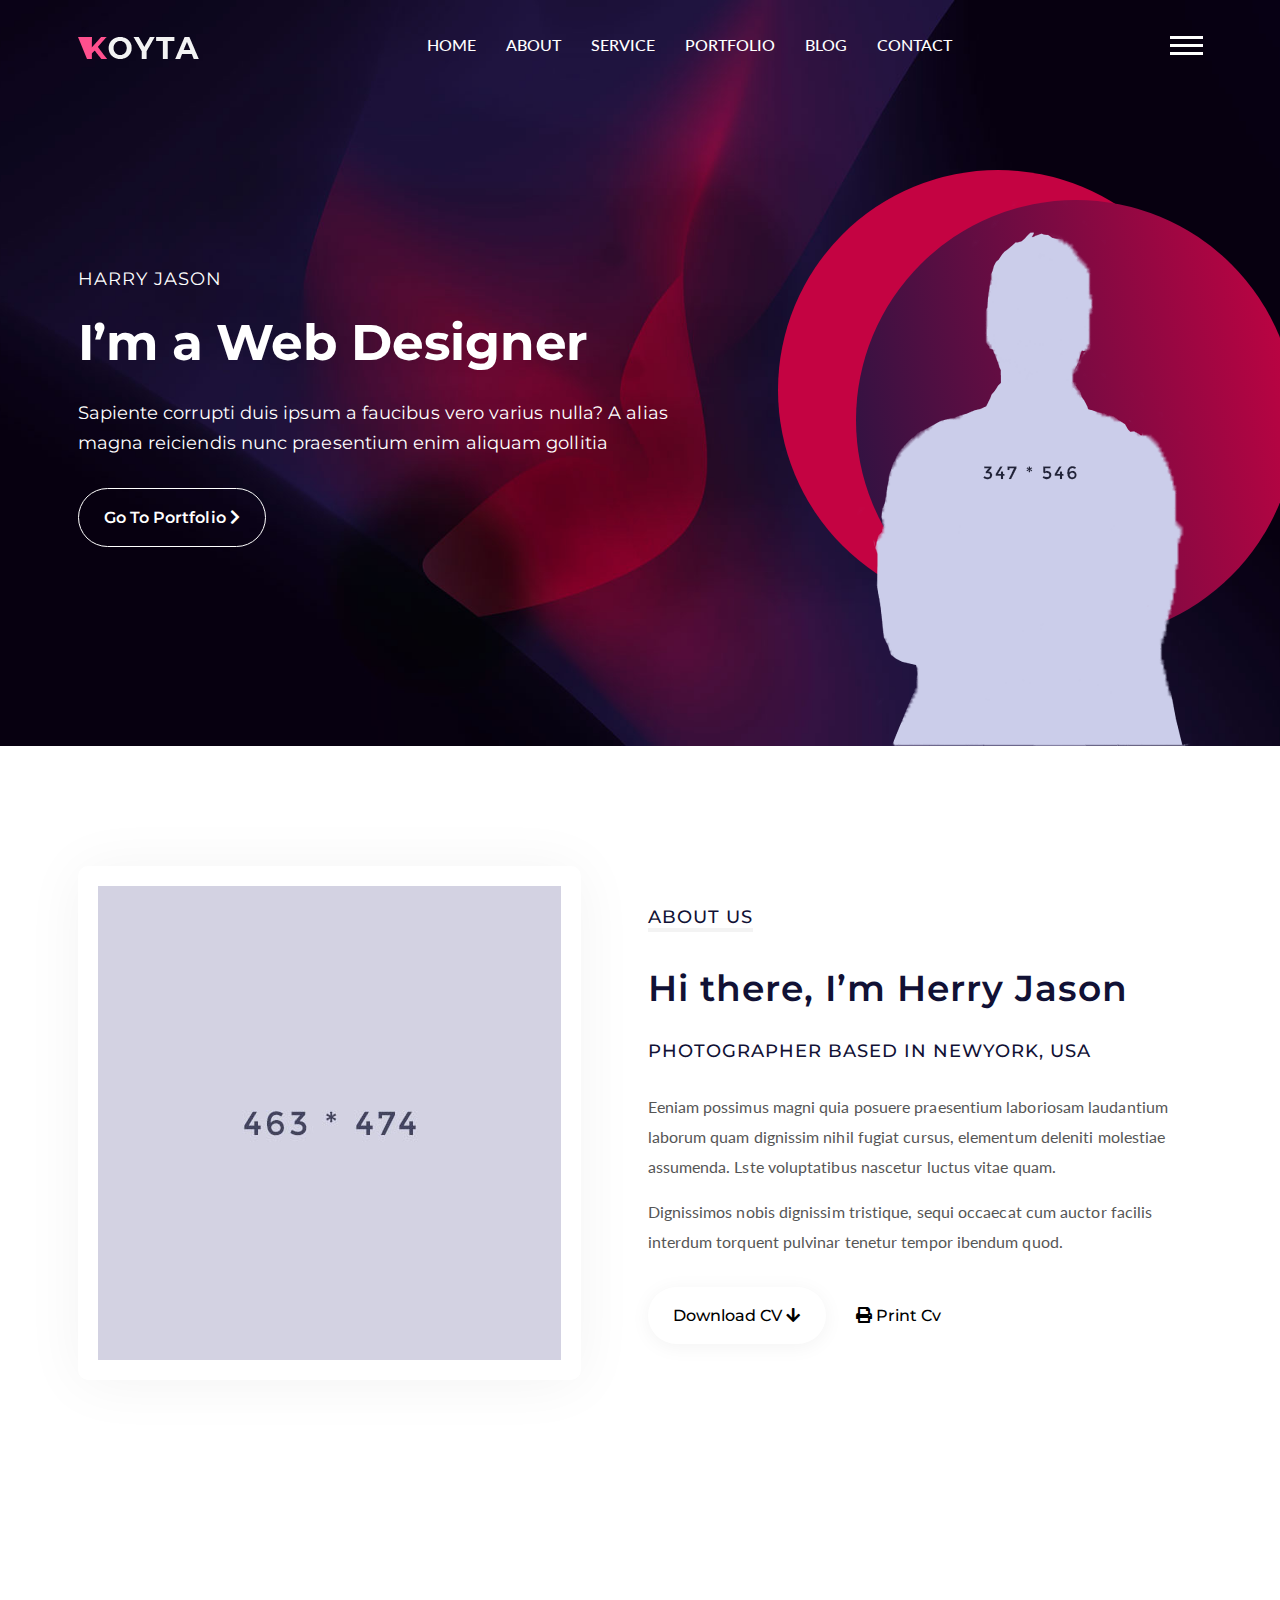
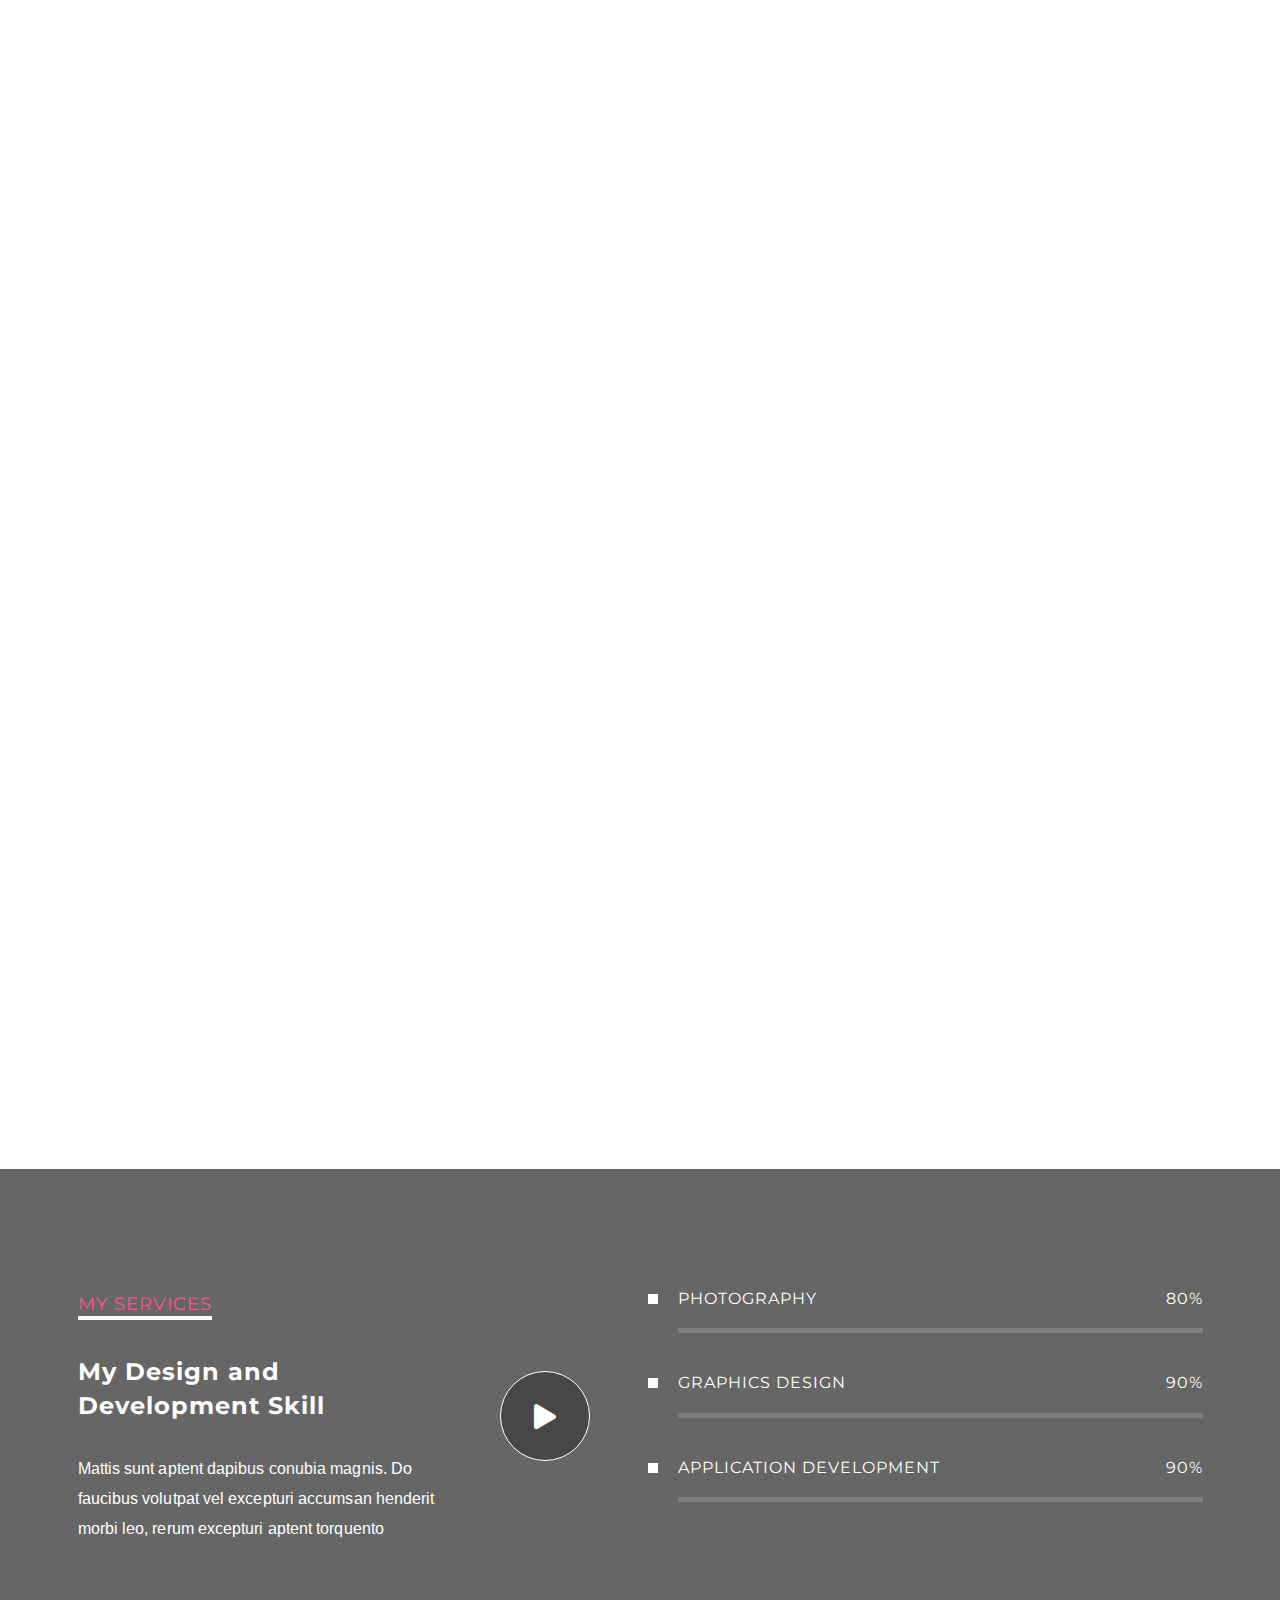
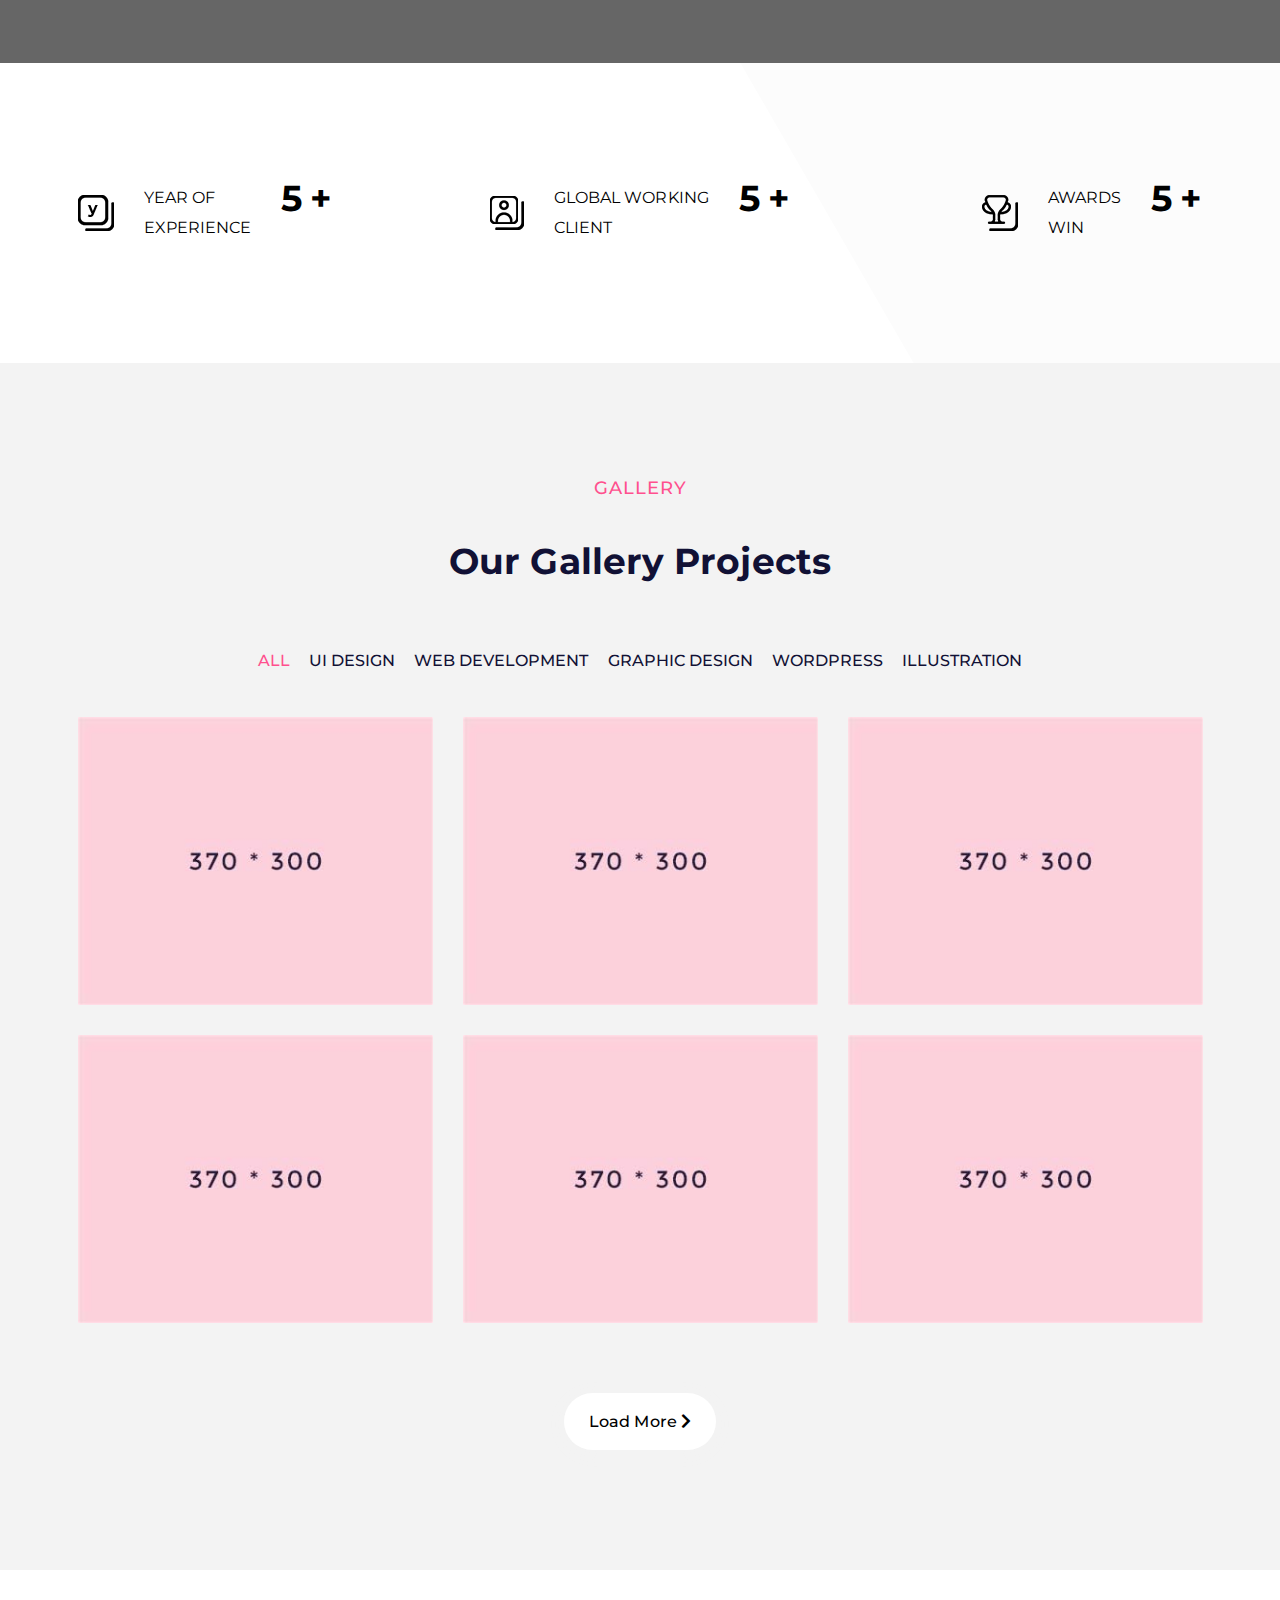
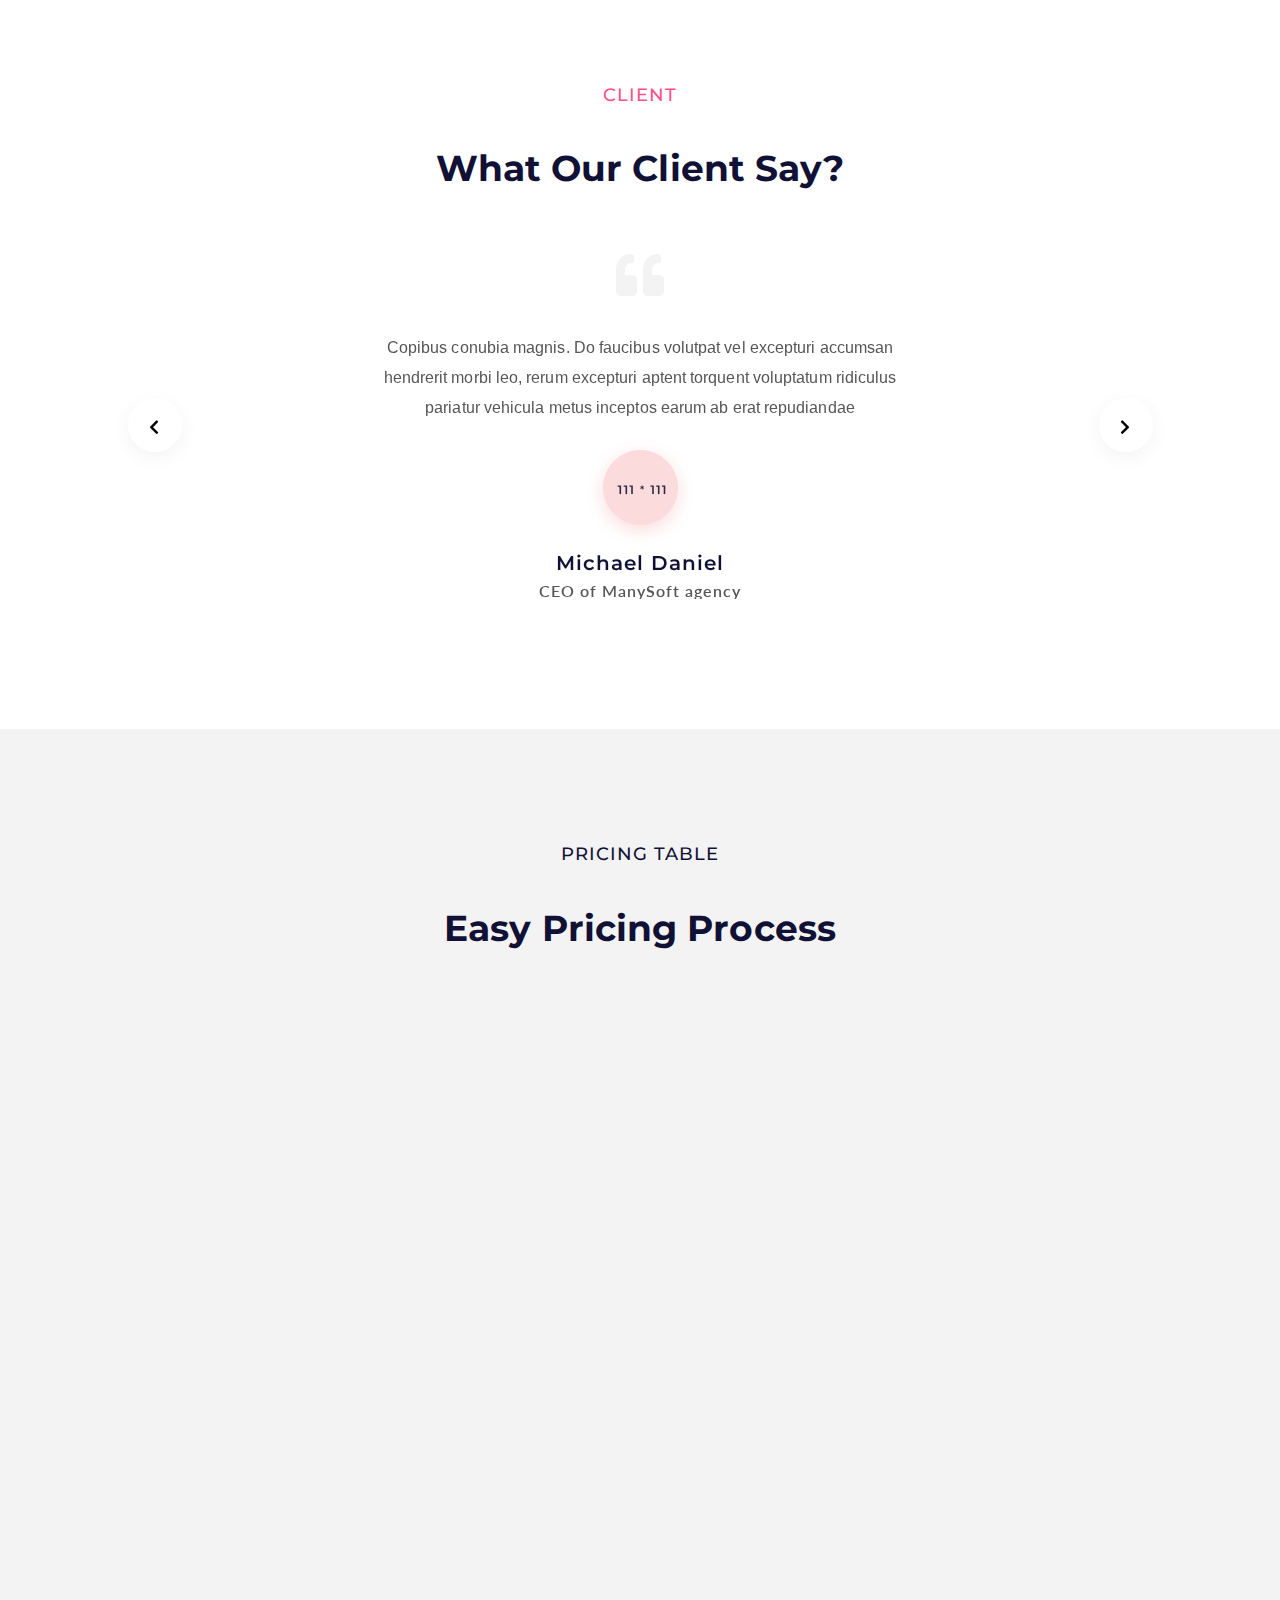
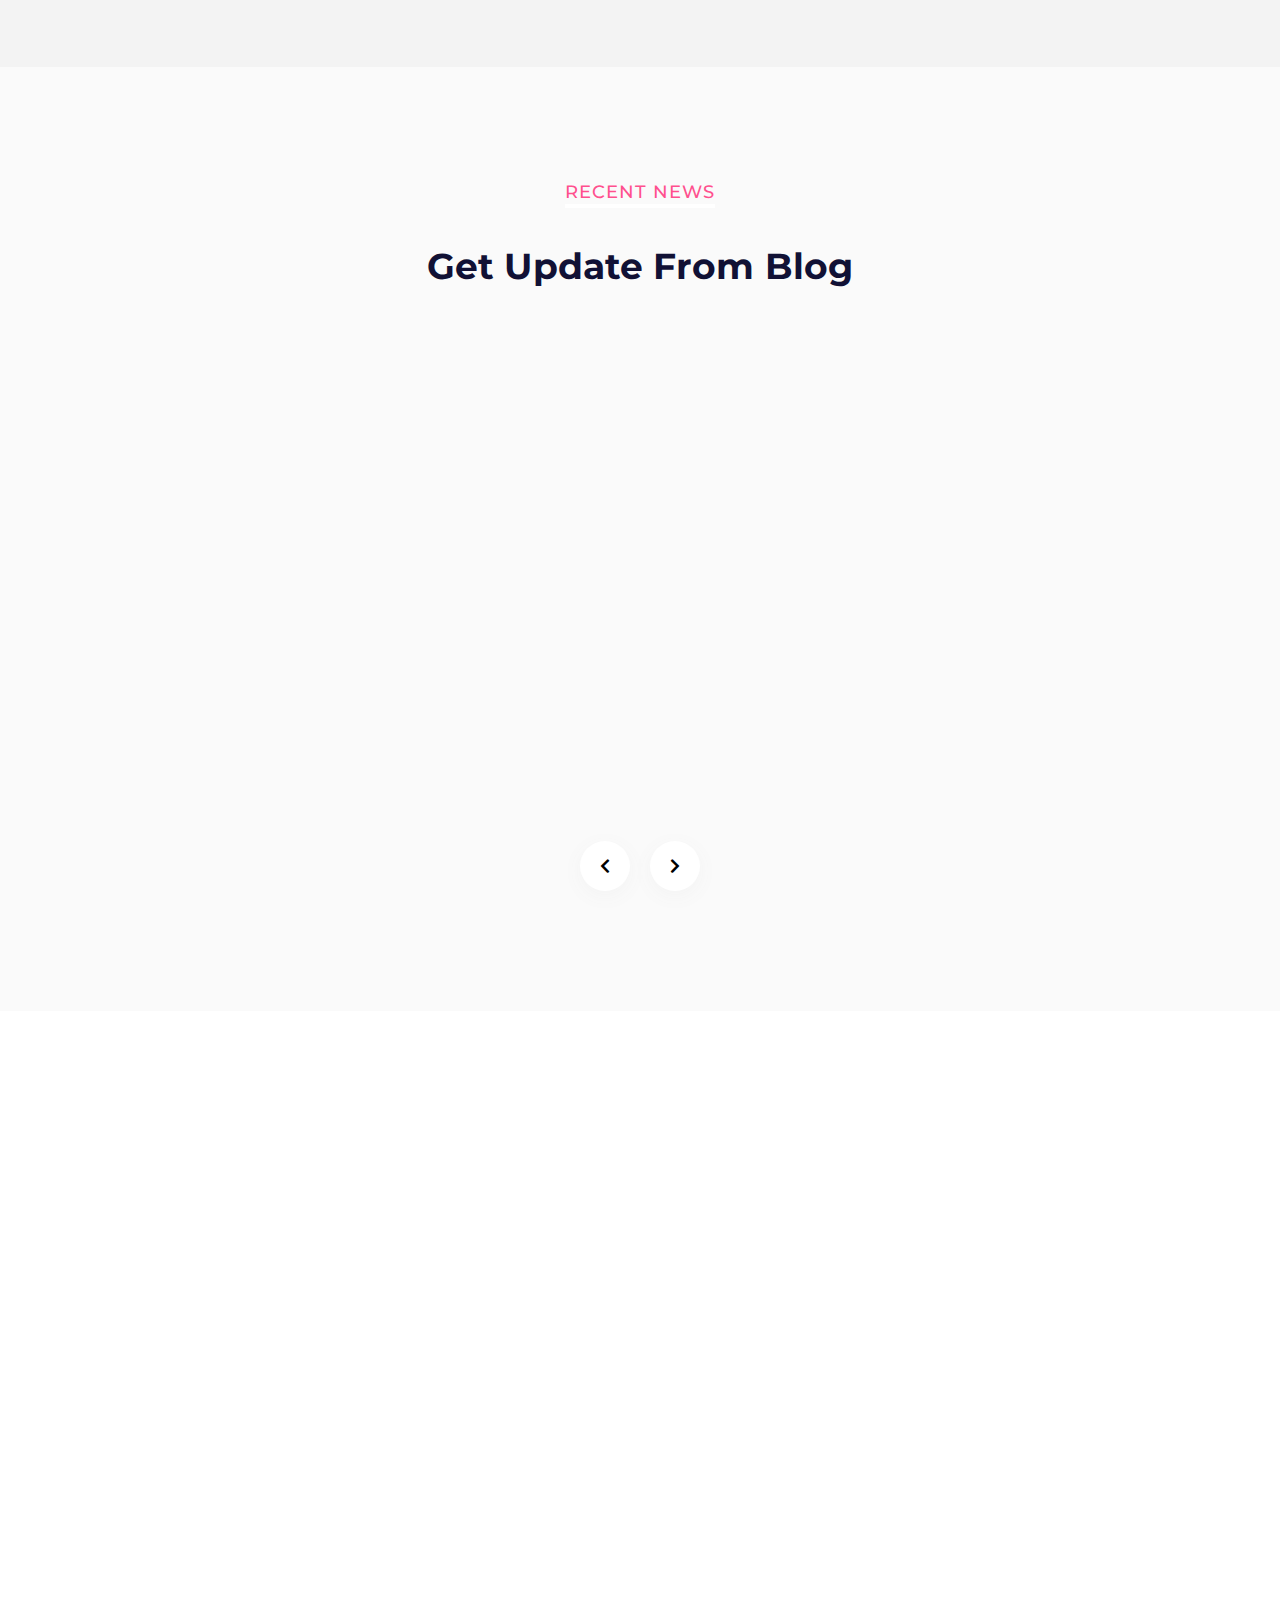
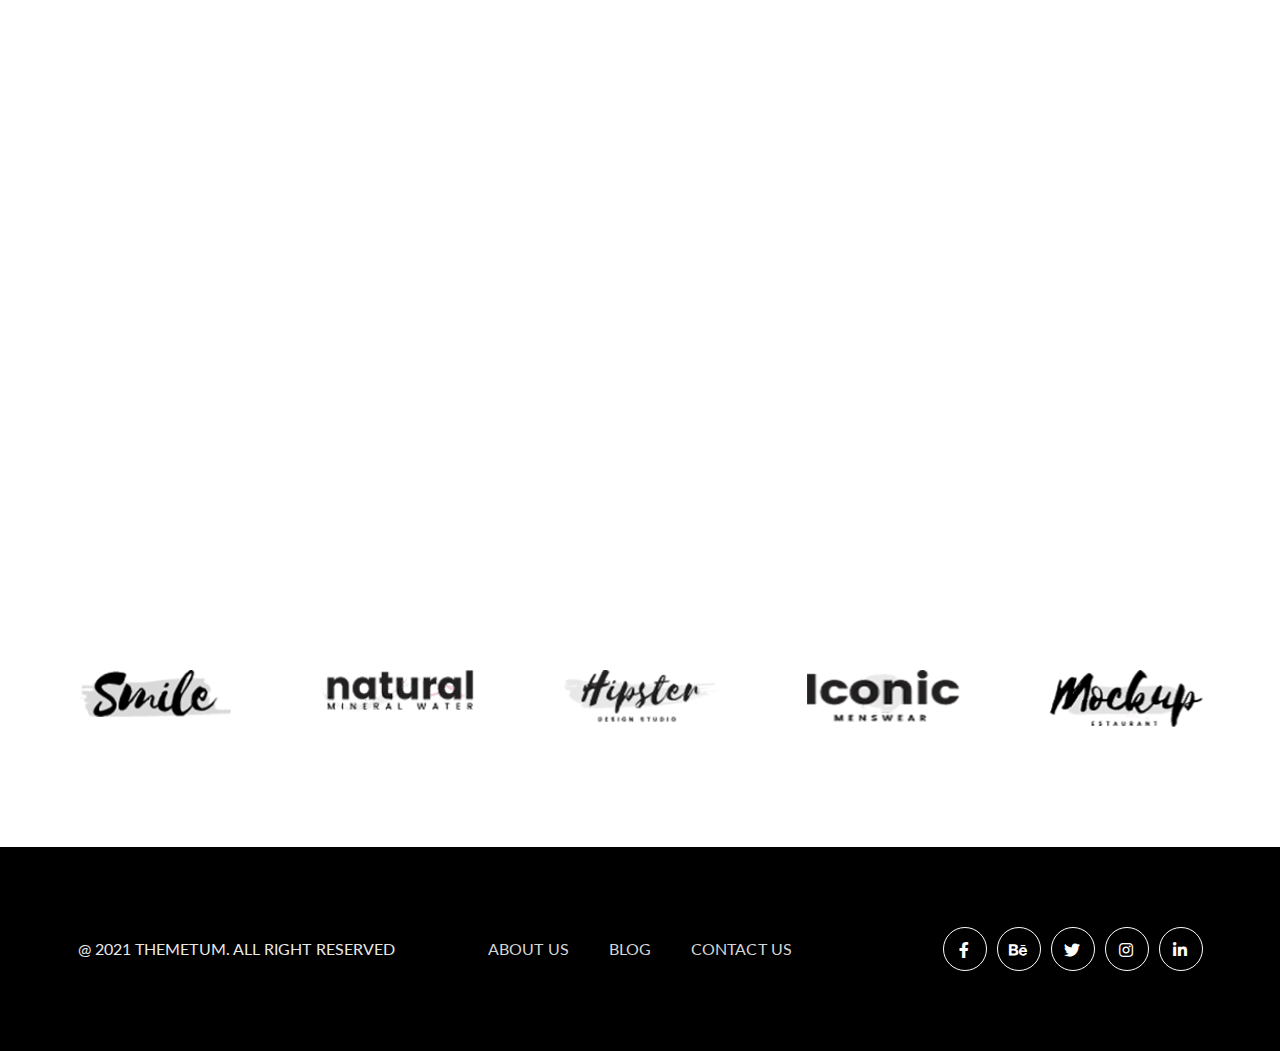
==== index-1.html @ a9cf4df3 "project begins" ====
<!doctype html>
<html class="no-js" lang="zxx">

<head>	
	<meta charset="utf-8">
	<meta http-equiv="x-ua-compatible" content="ie=edge">
	<title>  Koyta - Personal Portfolio HTML Template </title>
	<meta name="description" content="">
	<meta name="viewport" content="width=device-width, initial-scale=1, shrink-to-fit=no">

	<!-- Place favicon.ico in the root directory -->
	<link rel="shortcut icon" type="image/x-icon" href="assets/img/logo/favicon.png">
	<!-- ========== Start Stylesheet ========== -->
	<link href="assets/css/bootstrap.min.css" rel="stylesheet" />
	<link href="assets/css/fontawesome.min.css" rel="stylesheet" />
	<link href="assets/css/magnific-popup.css" rel="stylesheet" />
	<link href="assets/css/owl.carousel.min.css" rel="stylesheet" />
	<link href="assets/css/owl.theme.default.min.css" rel="stylesheet" />
	<link href="assets/css/animate.css" rel="stylesheet" />
	<link href="assets/css/flaticon-set.css" rel="stylesheet" />
	<link href="assets/css/themify-icons.css" rel="stylesheet" />
	<link href="style.css" rel="stylesheet">
	<link href="assets/css/responsive.css" rel="stylesheet" />
	<!-- ========== End Stylesheet ========== -->
  
</head>

<body id="bdy" class="scroll-style">		

	<!-- Start PreLoader 
    ============================================= -->
	<div class="se-pre-con"></div>
	<!-- Start PreLoader-->
	
	<!-- Start header data-bs-toggle="dropdown"
    ============================================= -->
    <header class="header">
		<div class="main-navigation">
			<nav id="navbar_top" class="navbar navbar-expand-lg">
				<div class="container">
					<a class="navbar-brand" href="../index.html">
						<img src="assets/img/logo/logo.png" class="logo-display" alt="Itsol">
						<img src="assets/img/logo/logo-dark.png" class="logo-scrolled" alt="Itsol">
					</a>
					<button class="navbar-toggler" type="button" data-bs-toggle="collapse" data-bs-target="#main_nav" aria-expanded="false" aria-label="Toggle navigation">
						<span class="navbar-toggler-icon"><i class="ti-menu-alt"></i></span>
					</button>
					<div class="collapse navbar-collapse justify-content-center" id="main_nav">
						<ul id="top-menu" class="navbar-nav v-card-menu">
							<li class="nav-item">
								<a class="nav-link smooth-menu" href="#home"> 
									Home
								</a>
							</li>
							<li class="nav-item">
								<a class="nav-link smooth-menu" href="#about"> 
									About 
								</a>
							</li>
                            <li class="nav-item">
								<a class="nav-link smooth-menu" href="#service">
									Service 
								</a>
							</li>
							<li class="nav-item">
								<a class="nav-link smooth-menu" href="#work"> 
									Portfolio
								</a>
							</li>
							<li class="nav-item">
								<a class="nav-link smooth-menu" href="#blog"> 
									Blog
								</a>
							</li>
							<li class="nav-item">
								<a class="nav-link smooth-menu" href="#contact"> 
									Contact 
								</a>
							</li>
						</ul>
					</div> <!-- navbar-collapse.// -->
					<div class="side-menu">
						<div class="menu-tab">
							<div id="one"></div>
							<div id="two"></div>
							<div id="three"></div>
						</div>
						<div class="menu-hide">
							<div class="side-about">
								<img src="assets/img/02_koyta_img/blog/blog1.jpg" alt="thumb">
								<h5 class="about-sub-title mt-30">
									about Us
								</h5>
								<p class=" mb-0">
									Lorem ipsum dolor sit amet, consectetur adipisicing elit. Neque ipsa architecto, debitis fugiat ut laborum accusamus, tempora autem excepturi aspernatur quod temporibus perferendis, consectetur a odit fugit facilis sapiente, eum!
								</p>
							</div>
							<div class="side-social-content mt-30">
								<div class="side-address mb-30">
									<div class="side-addr-box">
										<div class="side-addr-icon">
											<i class="fas fa-phone"></i>
										</div>
										<div class="side-addr-desc">
											<span>+435-64773728</span>
										</div>
									</div>
									<div class="side-addr-box">
										<div class="side-addr-icon">
											<i class="fas fa-envelope"></i>
										</div>
										<div class="contact-addr-desc">
											<span>Apoyoxo@gmail.com</span> 
										</div>
									</div>
									<div class="side-addr-box">
										<div class="side-addr-icon">
											<i class="fas fa-map-marker-alt"></i>
										</div>
										<div class="side-addr-desc">
											<span>FA - 154 Careon Street</span> 
										</div>
									</div>
								</div>
								<ul class="side-social">
									<li><a href="#"><i class="fab fa-facebook-f"></i></a></li>
									<li><a href="#"><i class="fab fa-behance"></i></a></li>
									<li><a href="#"><i class="fab fa-twitter"></i></a></li>
									<li><a href="#"><i class="fab fa-linkedin-in"></i></a></li>
								</ul>
							</div>
						</div>
					</div><!-- Side Menu -->
				</div> <!-- container -->
			</nav>
		</div>
    </header>
    <!-- End header -->
    
	<main class="main">
        
		<!-- Start Slider
		============================================= -->
		<div id="home" class="hero-section">
			<div class="hero-single-2" style="background-image: url(assets/img/02_koyta_img/02.header.jpg)">
                <div class="container">
                    <div class="row g-5">
						<div class="col-xl-8">
							<div class="hero-content-2 wow fadeInLeft" data-wow-duration="4s" data-wow-delay=".2s">
								<div class="hero-desc">
									<h5 class="hero-sub-title">
										Harry Jason
									</h5>
									<h2 class="hero-title">
										I’m a Web Designer										
									</h2>
									<div class="header-description">
										<p>
											Sapiente corrupti duis ipsum a faucibus vero varius nulla? A alias magna reiciendis nunc praesentium enim aliquam gollitia
										</p>									
									</div>
									<div class="hero-btn">
										<a href="#" target="_blank" class="tm-btn-1 demo2">
											Go To Portfolio <i class="fas fa-chevron-right"></i>
										</a>
									</div>
								</div>
                            </div>
						</div>
						<div class="col-xl-4">
							<div class="hero-2-img wow fadeInRight" data-wow-duration="4s" data-wow-delay=".2s">
								<img src="assets/img/02_koyta_img/header-right.png" alt="thumb">
							</div>
						</div>
                    </div>
                </div>
            </div>
		</div>
		<!-- End Slider -->
		
		<!-- Start About
		============================================= -->
		<div id="about" class="about-area de-padding">
			<div class="container">
				<div class="about-wpr">
					<div class="row">
						<div class="col-xl-6">
							<div class="about-left wow fadeInLeft" data-wow-duration="4s" data-wow-delay=".2s">
								<div class="about-pic">
									<img src="assets/img/02_koyta_img/about-me.jpg" alt="thumb">
								</div>
							</div>
						</div>
						<div class="col-xl-6">
							<div class="about-right wow fadeInRight" data-wow-duration="4s" data-wow-delay=".2s">
								<div class="about-right-content">
									<h5 class="about-sub-title">
										about Us
									</h5>
									<h2 class="about-title">
										Hi there, I’m Herry Jason
									</h2>
									<h5 class="about-title-3">
										Photographer based in newyork, usa
									</h5>
									<div class="about-txt mb-30">
										<p>
											Eeniam possimus magni quia posuere praesentium laboriosam laudantium laborum quam dignissim nihil fugiat cursus, elementum deleniti molestiae assumenda. Lste voluptatibus nascetur luctus vitae quam. 
										</p>
										<p class="mb-0">
											Dignissimos nobis dignissim tristique, sequi occaecat cum auctor facilis interdum torquent pulvinar tenetur tempor ibendum quod.
										</p>
									</div>
									<div class="about-btns">
										<a href="#" class="tm-btn-2">
											Download CV 
											<i class="fas fa-arrow-down"></i>
										</a>
										<a href="#" class="tm-btn-3">
											<i class="fas fa-print"></i> 
											Print Cv
										</a>
									</div>
								</div>
							</div>
						</div>
					</div>
				</div>
			</div>
		</div>
		<!-- End About -->
		
		<!-- Start Service
		============================================= -->
		<div id="service" class="service-area bg de-padding v-card-section wow fadeInUp" data-wow-duration="2s" data-wow-delay=".2s">
			<div class="container">
				<div class="row">
					<div class="col-xl-8 offset-xl-2">
						<div class="site-title mb-60 text-center">
							<h5 class="about-sub-title wh">
								My Services
							</h5>
							<h2 class="mb-0">
								Why Choose My Services
							</h2>
						</div>
					</div>
				</div>
				<div class="service-wpr">
					<div class="row g-5">
						<div class="col-xl-4 col-md-6">
							<div class="service-box">
								<div class="service-icon">
									<i>
										<img src="assets/img/02_koyta_img/icon/1.png" alt="thumb">
									</i>
								</div>
								<div class="service-content">
									<h4>Graphics Design</h4>
									<ul class="service-tag">
										<li><a href="#">Web</a></li>
										<li><a href="#">Graphics</a></li>
										<li><a href="#">SEO</a></li>
									</ul>
									<p>
										I have been providing web design services with great success for 9 years. The client is very happy
									</p>
								</div>
							</div>
						</div>
						<div class="col-xl-4 col-md-6">
							<div class="service-box">
								<div class="service-icon">
									<i>
										<img src="assets/img/02_koyta_img/icon/2.png" alt="thumb">
									</i>
								</div>
								<div class="service-content">
									<h4>Web Design</h4>
									<ul class="service-tag">
										<li><a href="#">Web</a></li>
										<li><a href="#">Graphics</a></li>
										<li><a href="#">SEO</a></li>
									</ul>
									<p>
										I have been providing web design services with great success for 9 years. The client is very happy
									</p>
								</div>
							</div>
						</div>
						<div class="col-xl-4 col-md-6">
							<div class="service-box">
								<div class="service-icon">
									<i>
										<img src="assets/img/02_koyta_img/icon/3.png" alt="thumb">
									</i>
								</div>
								<div class="service-content">
									<h4>Trendy Work</h4>
									<ul class="service-tag">
										<li><a href="#">Web</a></li>
										<li><a href="#">Graphics</a></li>
										<li><a href="#">SEO</a></li>
									</ul>
									<p>
										I have been providing web design services with great success for 9 years. The client is very happy
									</p>
								</div>
							</div>
						</div>
						<div class="col-xl-4 col-md-6">
							<div class="service-box">
								<div class="service-icon">
									<i>
										<img src="assets/img/02_koyta_img/icon/4.png" alt="thumb">
									</i>
								</div>
								<div class="service-content">
									<h4>Easy To Customize</h4>
									<ul class="service-tag">
										<li><a href="#">Web</a></li>
										<li><a href="#">Graphics</a></li>
										<li><a href="#">SEO</a></li>
									</ul>
									<p>
										I have been providing web design services with great success for 9 years. The client is very happy
									</p>
								</div>
							</div>
						</div>
						<div class="col-xl-4 col-md-6">
							<div class="service-box">
								<div class="service-icon">
									<i>
										<img src="assets/img/02_koyta_img/icon/5.png" alt="thumb">
									</i>
								</div>
								<div class="service-content">
									<h4>Adobe Photoshop</h4>
									<ul class="service-tag">
										<li><a href="#">Web</a></li>
										<li><a href="#">Graphics</a></li>
										<li><a href="#">SEO</a></li>
									</ul>
									<p>
										I have been providing web design services with great success for 9 years. The client is very happy
									</p>
								</div>
							</div>
						</div>
						<div class="col-xl-4 col-md-6">
							<div class="service-box">
								<div class="service-icon">
									<i>
										<img src="assets/img/02_koyta_img/icon/6.png" alt="thumb">
									</i>
								</div>
								<div class="service-content">
									<h4>Web Development</h4>
									<ul class="service-tag">
										<li><a href="#">Web</a></li>
										<li><a href="#">Graphics</a></li>
										<li><a href="#">SEO</a></li>
									</ul>
									<p>
										I have been providing web design services with great success for 9 years. The client is very happy
									</p>
								</div>
							</div>
						</div>
					</div>
				</div>
			</div>
		</div>
		<!-- End Service -->
		
		<!-- Start Video
		============================================= -->
		<div class="video-area vid-ov de-padding" style="background-image: url(assets/img/02_koyta_img/parallax-skill.jpg)">
			<div class="container">
				<div class="video-wpr">
					<div class="row">
						<div class="col-xl-4">
							<div class="my-service">
								<h5>My Services</h5>
								<h4>
									My Design and Development Skill
								</h4>
								<p class="mb-0">
									Mattis sunt aptent dapibus conubia magnis. Do faucibus volutpat vel excepturi accumsan henderit morbi leo, rerum excepturi aptent torquento
								</p>
							</div>
						</div>
						<div class="col-xl-2 col-lg-2">
							<div class="video-box fl-wrap pl">
								<a class="video-box-btn color-bg popup-vimeo image-popup item popup-youtube" href="https://www.youtube.com/watch?v=SMKPKGW083c">
									<i class="fas fa-play play-bt"></i>
								</a>
							</div>			
						</div>
						<div class="col-xl-6">
							<div class="skills-section">
								<!-- Progress Bar Start -->
								<div class="progress-box">
									<h5>Photography <span class="pull-right">80%</span></h5>
									<div class="progress">
										<div class="progress-bar" role="progressbar" data-width="80"></div>
									</div>
								</div>
								<div class="progress-box">
									<h5>Graphics Design <span class="pull-right">90%</span></h5>
									<div class="progress">
										<div class="progress-bar" role="progressbar" data-width="90"></div>
									</div>
								</div>
								<div class="progress-box">
									<h5>Application Development <span class="pull-right">90%</span></h5>
									<div class="progress">
										<div class="progress-bar" role="progressbar" data-width="90"></div>
									</div>
								</div>
								<!-- End Progressbar -->
							</div>
						</div>
					</div>
				</div>
			</div>
		</div>
		<!-- End Video -->
		
		<!-- Start Counter 
		============================================= -->
		<div class="counter-area counter-bg-2 de-padding">
			<div class="container">
				<div class="counter-vidz">
					<div class="counter-wpr grid-3">
						<div class="fun-fact">
							<div class="fun-fact-icon">
								<img src="assets/img/02_koyta_img/icon/c1.png" alt="thumb">
							</div>
							<div class="fun-desc">
								<span class="medium">
									Year of
									<br>
									Experience
								</span>
								<p class="timer" data-count="+"  data-to="20" data-speed="3000">20</p>
							</div>
						</div>
						<div class="fun-fact">
							<div class="fun-fact-icon">
								<img src="assets/img/02_koyta_img/icon/c2.png" alt="thumb">
							</div>
							<div class="fun-desc">
								<span class="medium">
									Global Working
									<br>
									Client
								</span>
								<p class="timer" data-count="+" data-to="20" data-speed="3000">20</p>
							</div>
						</div>
						<div class="fun-fact">
							<div class="fun-fact-icon">
								<img src="assets/img/02_koyta_img/icon/c3.png" alt="thumb">
							</div>
							<div class="fun-desc">
								<span class="medium">
									Awards
									<br>
									Win
								</span>
								<p class="timer" data-count="+" data-to="20" data-speed="3000">20</p>
							</div>
						</div>
					</div>
				</div>
			</div>
		</div>
		<!-- End Counter -->
		
		<!-- Start Project Area
		============================================= -->
		<div id="work" class="project-area bg de-padding">
			<div class="container">
				<div class="row">
					<div class="col-xl-8 offset-xl-2">
						<div class="site-title mb-60 text-center">
							<h5 class="about-sub-title def">
								Gallery
							</h5>
							<h2 class="mb-0">
								Our Gallery Projects
							</h2>
						</div>
					</div>
				</div>
				<div class="project-wpr">
					<div id="filters" class="toolbar text-center mb-40">
						<button class="btn fil-cat filter active"  data-filter="all">
							   All
						</button>
						<button class="btn fil-cat filter" data-rel="web" data-filter=".web">
							UI Design
						</button>
						<button class="btn fil-cat filter" data-rel="flyers" data-filter=".flyers">
							Web Development
						</button> 
						<button class="btn fil-cat filter" data-rel="graphic" data-filter=".graphic">
							Graphic Design
						</button>
						<button class="btn fil-cat filter" data-rel="wordpress" data-filter=".wordpress">
							Wordpress
						</button>
						<button class="btn fil-cat filter" data-rel="illus" data-filter=".illus">
							Illustration
						</button>
					</div>
					<div id="portfolio" class="magnific-mix-gallery">
						<div class="portfolio-grid grid-3">
							<div class="project-box tile scale-anm web graphic" >
								<div class="port-pic">
									<img src="assets/img/02_koyta_img/portfolio/1.jpg" alt="thumb">
									<div class="port-overlay">
										<div class="port-content">
											<h5>01. Cteative Frame</h5>
											<span>Web Design</span>
											<a href="assets/img/02_koyta_img/portfolio/2.jpg" class="item popup-link">
												<i class="fas fa-eye"></i>
											</a>
										</div>
									</div>
								</div>
							</div>
							<div class="project-box tile scale-anm flyers wordpress">
								<div class="port-pic">
									<img src="assets/img/02_koyta_img/portfolio/2.jpg" alt="thumb">
									<div class="port-overlay">
										<div class="port-content">
											<h5>02. Cteative Frame</h5>
											<span>Web Design</span>
											<a href="assets/img/02_koyta_img/portfolio/2.jpg" class="item popup-link">
												<i class="fas fa-eye"></i>
											</a>
										</div>
									</div>
								</div>
							</div>
							<div class="project-box tile scale-anm web illus">
							  <div class="port-pic">
									<img src="assets/img/02_koyta_img/portfolio/3.jpg" class="ht" alt="thumb">
									<div class="port-overlay">
										<div class="port-content">
											<h5>03. Cteative Frame</h5>
											<span>Web Design</span>
											<a href="assets/img/02_koyta_img/portfolio/3.jpg" class="item popup-link">
												<i class="fas fa-eye"></i>
											</a>
										</div>
									</div>
								</div>
							</div>
							<div class="project-box tile scale-anm flyers">
								<div class="port-pic">
									<img src="assets/img/02_koyta_img/portfolio/4.jpg" alt="thumb">
									<div class="port-overlay">
										<div class="port-content">
											<h5>04. Cteative Frame</h5>
											<span>Web Design</span>
											<a href="assets/img/02_koyta_img/portfolio/4.jpg" class="item popup-link">
												<i class="fas fa-eye"></i>
											</a>
										</div>
									</div>
								</div>
							</div>
							<div class="project-box tile scale-anm web" >
								<div class="port-pic">
									<img src="assets/img/02_koyta_img/portfolio/5.jpg" alt="thumb">
									<div class="port-overlay">
										<div class="port-content">
											<h5>05. Cteative Frame</h5>
											<span>Web Design</span>
											<a href="assets/img/02_koyta_img/portfolio/5.jpg" class="item popup-link">
												<i class="fas fa-eye"></i>
											</a>
										</div>
									</div>
								</div>
							</div>
							<div class="project-box tile scale-anm bcards" >
								<div class="port-pic">
									<img src="assets/img/02_koyta_img/portfolio/6.jpg" alt="thumb">
									<div class="port-overlay">
										<div class="port-content">
											<h5>06. Cteative Frame</h5>
											<span>Web Design</span>
											<a href="assets/img/02_koyta_img/portfolio/6.jpg" class="item popup-link">
												<i class="fas fa-eye"></i>
											</a>
										</div>
									</div>
								</div>
							</div>
						</div>
					</div>
					<!--Portfolio-->
				</div>
				<div class="port-load text-center mt-70">
					<a href="#" class="tm-btn-2">
						Load More 
						<i class="fas fa-chevron-right"></i>
					</a>
				</div>
			</div>
		</div>
		<!-- End Project Area -->
		
		<!-- Start Feedback
		============================================= -->
		<div class="feed-area  de-padding">
			<div class="container">
				<div class="row">
					<div class="col-xl-8 offset-xl-2">
						<div class="site-title mb-60 text-center">
							<h5 class="about-sub-title wh def">
								Client
							</h5>
							<h2 class="mb-0">
								What Our Client Say?
							</h2>
						</div>
					</div>
				</div>
				<div class="feed-wpr feed-sldr owl-carousel owl-theme">
					<div class="feed-box">
						<div class="feed-qoute">
							<i class="fas fa-quote-left"></i>
						</div>
						<p>
							Copibus conubia magnis. Do faucibus volutpat vel 
							excepturi accumsan hendrerit morbi leo, rerum excepturi aptent torquent voluptatum ridiculus pariatur vehicula metus inceptos earum ab erat repudiandae
						</p>
						<div class="feed-bio">
							<img src="assets/img/02_koyta_img/client1.png" alt="thumb">
							<div class="feed-name">
								<h5>Michael Daniel</h5>
								<span>CEO of ManySoft agency</span>
							</div>
						</div>
					</div>
					<div class="feed-box">
						<div class="feed-qoute">
							<i class="fas fa-quote-left"></i>
						</div>
						<p>
							Copibus conubia magnis. Do faucibus volutpat vel 
							excepturi accumsan hendrerit morbi leo, rerum excepturi aptent torquent voluptatum ridiculus pariatur vehicula metus inceptos earum ab erat repudiandae
						</p>
						<div class="feed-bio">
							<img src="assets/img/02_koyta_img/client2.png" alt="thumb">
							<div class="feed-name">
								<h5>Michael Daniel</h5>
								<span>CEO of ManySoft agency</span>
							</div>
						</div>
					</div>
					<div class="feed-box">
						<div class="feed-qoute">
							<i class="fas fa-quote-left"></i>
						</div>
						<p>
							Copibus conubia magnis. Do faucibus volutpat vel 
							excepturi accumsan hendrerit morbi leo, rerum excepturi aptent torquent voluptatum ridiculus pariatur vehicula metus inceptos earum ab erat repudiandae
						</p>
						<div class="feed-bio">
							<img src="assets/img/02_koyta_img/client1.png" alt="thumb">
							<div class="feed-name">
								<h5>Michael Daniel</h5>
								<span>CEO of ManySoft agency</span>
							</div>
						</div>
					</div>
				</div>
			</div>
		</div>
		<!-- End Feedback -->
		
		<!-- Start Price
		============================================= -->
        <div id="pricing" class="item-area bg de-padding">
			<div class="container">
				<div class="row">
					<div class="col-xl-8 offset-xl-2">
						<div class="site-title mb-60 text-center">
							<h5 class="about-sub-title">
								Pricing Table
							</h5>
							<h2 class="mb-0">
								Easy Pricing Process
							</h2>
						</div>
					</div>
				</div>
                <div class="price-wpr">
					<div class="row g-5">
						<div class="col-xl-4 col-md-6">
							<div class="price-content wow fadeInLeft" data-wow-duration="2s" data-wow-delay=".2s">
								<div class="price-icon">
									<i>
										<img src="assets/img/02_koyta_img/icon/p1.png" alt="thumb">
									</i>
								</div>
								<div class="price-box">
									<div class="price-head">
										<div class="price-rib">
											<span class="price-ribbon-title">Silver</span>
										</div>
									</div>
									<div class="price-info">
										<ul>
											<li>
												<i class="fas fa-check"></i>
												1 Home Page
											</li>
											<li>
												<i class="fas fa-check"></i>
												2 Home Page Design
											</li>
											<li>
												<i class="fas fa-check"></i>
												<del>Unlimited Inner Page</del>
											</li>
											<li>
												<i class="fas fa-check"></i>
												<del>50 Elelments</del>
											</li>
											<li>
												<i class="fas fa-check"></i>
												Support
											</li>
										</ul>
									</div>
									<div class="price-bottom">
										<a href="#" class="tm-btn-4">$30 ORDER</a>
									</div>
								</div>
							</div>
						</div>
						<div class="col-xl-4 col-md-6">
							<div class="price-content wow fadeInUp" data-wow-duration="2s" data-wow-delay=".2s">
								<div class="price-icon">
									<i>
										<img src="assets/img/02_koyta_img/icon/3.png" alt="thumb">
									</i>
								</div>
								<div class="price-box">
									<div class="price-head">
										<div class="price-rib">
											<span class="price-ribbon-title">Enterprise</span>
										</div>
									</div>
									<div class="price-info">
										<ul>
											<li>
												<i class="fas fa-check"></i>
												3 Home HTML
											</li>
											<li>
												<i class="fas fa-check"></i>
												5 Home Page Design
											</li>
											<li>
												<i class="fas fa-check"></i>
												Unlimited Inner Page
											</li>
											<li>
												<i class="fas fa-check"></i>
												50 Elelments
											</li>
											<li>
												<i class="fas fa-check"></i>
												Support
											</li>
										</ul>
									</div>
									<div class="price-bottom">
										<a href="#" class="tm-btn-4 price-active">$50 ORDER</a>
									</div>
								</div>
							</div>
						</div>
						<div class="col-xl-4 col-md-6">
							<div class="price-content wow fadeInRight" data-wow-duration="2s" data-wow-delay=".2s">
								<div class="price-icon">
									<i>
										<img src="assets/img/02_koyta_img/icon/p2.png" alt="thumb">
									</i>
								</div>
								<div class="price-box">
									<div class="price-head">
										<div class="price-rib">
											<span class="price-ribbon-title">Golden</span>
										</div>
									</div>
									<div class="price-info">
										<ul>
											<li>
												<i class="fas fa-check"></i>
												1 Home Page
											</li>
											<li>
												<i class="fas fa-check"></i>
												2 Home Page Design
											</li>
											<li>
												<i class="fas fa-check"></i>
												Unlimited Inner Page
											</li>
											<li>
												<i class="fas fa-check"></i>
												50 Elelments
											</li>
											<li>
												<i class="fas fa-check"></i>
												Support
											</li>
										</ul>
									</div>
									<div class="price-bottom">
										<a href="#" class="tm-btn-4">$60 ORDER</a>
									</div>
								</div>
							</div>
						</div>
					</div>
                </div>
            </div>
        </div>
        <!-- End Price -->
		
		<!-- Start Blog
		============================================= -->
		<div id="blog" class="blog-area de-padding blog-bg">
			<div class="container">
				<div class="row">
					<div class="col-xl-8 offset-xl-2">
						<div class="site-title mb-60 text-center">
							<h5 class="about-sub-title wh def">
								Recent News
							</h5>
							<h2 class="mb-0">
								Get Update From Blog
							</h2>
						</div>
					</div>
				</div>
				<div class="blog-wpr blog-sldr owl-carousel owl-theme">
					<a href="#" target="_blank">
						<div class="blog-box wow fadeInLeft" data-wow-duration="2s" data-wow-delay=".2s">
							<div class="blog-pic">
								<img src="assets/img/02_koyta_img/blog/blog1.jpg" alt="thumb">
								<div class="blog-date">
									<span>20 Mar 2021</span>
								</div>
							</div>
							<div class="blog-desc">
								<h5>
									How to Improved Image Web Design
								</h5>
								<p class="mb-0">
									I have been providing web design services with great success for 9 years. The client is very happy
								</p>
							</div>
						</div>
					</a>
					<a href="#" target="_blank">
						<div class="blog-box wow fadeInUp" data-wow-duration="2s" data-wow-delay=".2s">
							<div class="blog-pic">
								<img src="assets/img/02_koyta_img/blog/blog2.jpg" alt="thumb">
								<div class="blog-date">
									<span>21 Mar 2021</span>
								</div>
							</div>
							<div class="blog-desc">
								<h5>
									How to Improved Image Web Design
								</h5>
								<p class="mb-0">
									I have been providing web design services with great success for 9 years. The client is very happy
								</p>
							</div>
						</div>
					</a>
					<a href="#" target="_blank">
						<div class="blog-box wow fadeInRight" data-wow-duration="2s" data-wow-delay=".2s">
							<div class="blog-pic">
								<img src="assets/img/02_koyta_img/blog/blog1.jpg" alt="thumb">
								<div class="blog-date">
									<span>22 Mar 2021</span>
								</div>
							</div>
							<div class="blog-desc">
								<h5>
									How to Improved Image Web Design
								</h5>
								<p class="mb-0">
									I have been providing web design services with great success for 9 years. The client is very happy
								</p>
							</div>
						</div>
					</a>
					<a href="#" target="_blank">
						<div class="blog-box">
							<div class="blog-pic">
								<img src="assets/img/02_koyta_img/blog/blog2.jpg" alt="thumb">
								<div class="blog-date">
									<span>23 Mar 2021</span>
								</div>
							</div>
							<div class="blog-desc">
								<h5>
									How to Improved Image Web Design
								</h5>
								<p class="mb-0">
									I have been providing web design services with great success for 9 years. The client is very happy
								</p>
							</div>
						</div>
					</a>
				</div>
			</div>
		</div>
		<!-- End Blog -->
		
		<!-- Start Contact
		============================================= -->
		<div id="contact" class="contact-area de-pt wow fadeInUp" data-wow-duration="2s" data-wow-delay=".2s">
			<div class="container">
				<div class="row">
					<div class="col-xl-8 offset-xl-2">
						<div class="site-title mb-60 text-center">
							<h5 class="about-sub-title def">
								Contact
							</h5>
							<h2 class="mb-0">
								Contact Us
							</h2>
						</div>
					</div>
				</div>
				<div class="contact-wpr">
					<div class="contact-content">
						<div class="contact-lpm mb-100">
							<div class="row g-5">
								<div class="col-xl-4 col-md-6 col-lg-6">
									<div class="contact-addr-box">
										<div class="contact-addr-icon">
											<i class="fas fa-phone"></i>
										</div>
										<div class="contact-addr-desc">
											<h4>Phone Number</h4>
											<span>+435-64773728,</span> <br>
											<span>+062-35363782588</span>
										</div>
									</div>
								</div>
								<div class="col-xl-4 col-md-6 col-lg-6">
									<div class="contact-addr-box">
										<div class="contact-addr-icon">
											<i class="fas fa-envelope"></i>
										</div>
										<div class="contact-addr-desc">
											<h4>Mail Address</h4>
											<span>Apoyoxo@gmail.com</span> 
											<span>Vestorygasmo@gmail.com</span>
										</div>
									</div>
								</div>
								<div class="col-xl-4 col-md-6 col-lg-6">
									<div class="contact-addr-box">
										<div class="contact-addr-icon">
											<i class="fas fa-map-marker-alt"></i>
										</div>
										<div class="contact-addr-desc">
											<h4>Office Address</h4>
											<span>FA - 154 Careon Street,</span> 
											<span>California, USA</span>
										</div>
									</div>
								</div>
							</div>
						</div>
						<form class="contact-form" id="contact-form" action="php/contact.php" method="POST">	
							<h4 class="contact-tl">Send Message</h4>							
							<div class="row g-4">
								<div class="col-md-6 wow fadeInUp" data-wow-duration=".6s" data-wow-delay=".3s">
									<input type="text" name="name" class="form-control input-style-2" placeholder="Your Full Name*">
								</div>								
								<div class="col-md-6 wow fadeInUp" data-wow-duration=".6s" data-wow-delay=".4s">
									<input type="email" name="email" class="form-control input-style-2" placeholder="Your Email Address*">
								</div>								
								<div class="col-md-12 wow fadeInUp" data-wow-duration=".6s" data-wow-delay=".2s">
									<input type="text" name="subject" class="form-control input-style-2" placeholder="Subject...">
								</div>
								<div class="col-md-12 wow fadeInUp" data-wow-duration=".6s" data-wow-delay=".5s">
									<textarea class="form-control input-style-2" name="message" placeholder="Your Message..."></textarea>
								</div>
								<div class="col-md-12 mt-50 contact-sub-btn text-center wow fadeInUp" data-wow-duration=".6s" data-wow-delay=".6s">
									<button type="submit" id="submit" class="tm-btn-2">
										Submit Message 
										<i class="fas fa-chevron-right"></i>
									</button>
								</div>
								<div class="col-md-12 mt-20">
									<p class="form-message"></p>
								</div>
							</div>
						</form>
					</div>
				</div>
			</div>
		</div>
		<!-- End Contact -->
		
		<!-- Start Partner
		============================================= -->
		<div class="partner-area de-padding">
			<div class="container">
				<div class="partner-wpr partner-sldr owl-carousel owl-theme">
					<img src="assets/img/02_koyta_img/logo/1.png" alt="thumb">
					<img src="assets/img/02_koyta_img/logo/2.png" alt="thumb">
					<img src="assets/img/02_koyta_img/logo/3.png" alt="thumb">
					<img src="assets/img/02_koyta_img/logo/4.png" alt="thumb">
					<img src="assets/img/02_koyta_img/logo/5.png" alt="thumb">
					<img src="assets/img/02_koyta_img/logo/1.png" alt="thumb">
					<img src="assets/img/02_koyta_img/logo/2.png" alt="thumb">
				</div>
			</div>
		</div>
		<!-- End Partner-->
		
	</main>	
		
	<div class="clearfix"></div>
	
	<!-- Start Footer
	============================================= -->
	<footer>
		<div class="footer-widget">
			<div class="container">
				<div class="copyright">
					<div class="row align-items-center">
						<div class="col-xl-4">
							<p>@ 2021 Themetum. All right reserved</p>
						</div>
						<div class="col-xl-4">
							<ul class="footer-menu">
								<li>
									<a href="#">
										About Us
									</a>
								</li>
								<li>
									<a href="#">
										Blog
									</a>
								</li>
								<li>
									<a href="#">
										Contact Us
									</a>
								</li>
							</ul>
						</div>
						<div class="col-xl-4">
							<ul class="footer-social">
								<li><a href="#"><i class="fab fa-facebook-f"></i></a></li>
								<li><a href="#"><i class="fab fa-behance"></i></a></li>
								<li><a href="#"><i class="fab fa-twitter"></i></a></li>
								<li><a href="#"><i class="fab fa-instagram"></i></a></li>
								<li><a href="#"><i class="fab fa-linkedin-in"></i></a></li>
							</ul>
						</div>
					</div>
				</div>
			</div>
		</div>
	</footer>	
	<!-- End Footer-->	
	
	<!-- Start Scroll top
	============================================= -->
	<a href="#bdy" id="scrtop" class="smooth-menu"><i class="ti-arrow-up"></i></a>
	<!-- End Scroll top-->
	
  	<!-- jQuery Frameworks
    ============================================= -->
	<script src=" assets/js/jquery-1.12.4.min.js"></script>
	<script src=" assets/js/popper.min.js"></script>
    <script src=" assets/js/bootstrap.min.js"></script>
    <script src=" assets/js/jquery.easing.min.js"></script>
    <script src=" assets/js/bootstrap-menu.js"></script>
    <script src=" assets/js/jquery.magnific-popup.min.js"></script>
    <script src=" assets/js/modernizr.custom.13711.js"></script>
    <script src=" assets/js/wow.min.js"></script>
    <script src=" assets/js/isotope.pkgd.min.js"></script>
    <script src=" assets/js/jquery.mixitup.min.js"></script>
    <script src=" assets/js/imagesloaded.pkgd.min.js"></script>
	<script src=" assets/js/jquery.appear.js"></script>
	<script src=" assets/js/count-to.js"></script>
	<script src=" assets/js/owl.carousel.min.js"></script>
	<script src=" assets/js/progress-bar.min.js"></script>
	<script src=" assets/js/typed.js"></script>
	<script src=" assets/js/YTPlayer.min.js"></script>
	<script src=" assets/js/active-class.js"></script>
    <script src=" assets/js/main.js"></script>	
</body>

</html>
---- assets/css/flaticon-set.css ----
/*
  	Flaticon icon font: Flaticon
  	Creation date: 23/01/2020 13:10
  	*/
  /*
    Flaticon icon font: Flaticon
    Creation date: 08/09/2018 00:19
    */

@font-face {
  font-family: "Flaticon";
  src: url("../fonts/Flaticon.eot");
  src: url("../fonts/Flaticon.eot?#iefix") format("embedded-opentype"),
       url("../fonts/Flaticon.woff") format("woff"),
       url("../fonts/Flaticon.ttf") format("truetype"),
       url("../fonts/Flaticon.svg#Flaticon") format("svg");
  font-weight: normal;
  font-style: normal;
}

@media screen and (-webkit-min-device-pixel-ratio:0) {
  @font-face {
    font-family: "Flaticon";
    src: url("./Flaticon.svg#Flaticon") format("svg");
  }
}

[class^="flaticon-"]:before, [class*=" flaticon-"]:before,
[class^="flaticon-"]:after, [class*=" flaticon-"]:after {   
  font-family: Flaticon;
  speak: none;
  font-style: normal;
  font-weight: normal;
  font-variant: normal;
  text-transform: none;
  line-height: 1;

  /* Better Font Rendering =========== */
  -webkit-font-smoothing: antialiased;
  -moz-osx-font-smoothing: grayscale;
}

.flaticon-twitter:before { content: "\f100"; }
.flaticon-facebook:before { content: "\f101"; }
.flaticon-telegram:before { content: "\f102"; }
.flaticon-google-plus:before { content: "\f103"; }
.flaticon-instagram:before { content: "\f104"; }
.flaticon-youtube:before { content: "\f105"; }
.flaticon-call:before { content: "\f106"; }
.flaticon-customer-service:before { content: "\f107"; }
.flaticon-service:before { content: "\f108"; }
.flaticon-percentage:before { content: "\f109"; }
.flaticon-save-money:before { content: "\f10a"; }
.flaticon-museum:before { content: "\f10b"; }
.flaticon-computer:before { content: "\f10c"; }
.flaticon-wireframe:before { content: "\f10d"; }
.flaticon-corporate:before { content: "\f10e"; }
.flaticon-shuttle:before { content: "\f10f"; }
.flaticon-diamond:before { content: "\f110"; }
.flaticon-index:before { content: "\f111"; }
.flaticon-profits:before { content: "\f112"; }
.flaticon-coins:before { content: "\f113"; }
.flaticon-import:before { content: "\f114"; }
.flaticon-insurance:before { content: "\f115"; }
.flaticon-idea:before { content: "\f116"; }
.flaticon-success:before { content: "\f117"; }
.flaticon-money:before { content: "\f118"; }
.flaticon-lab:before { content: "\f119"; }
.flaticon-group:before { content: "\f11a"; }
.flaticon-contract:before { content: "\f11b"; }
.flaticon-portfolio:before { content: "\f11c"; }
.flaticon-collaboration:before { content: "\f11d"; }
.flaticon-innovation:before { content: "\f11e"; }
.flaticon-team:before { content: "\f11f"; }
.flaticon-meeting:before { content: "\f120"; }
.flaticon-analysis:before { content: "\f121"; }
.flaticon-github:before { content: "\f122"; }
.flaticon-linkedin:before { content: "\f123"; }
.flaticon-email:before { content: "\f124"; }
.flaticon-envelope:before { content: "\f125"; }
.flaticon-location:before { content: "\f126"; }
.flaticon-chat:before { content: "\f127"; }
.flaticon-time-call:before { content: "\f128"; }
.flaticon-heart:before { content: "\f129"; }
.flaticon-employee:before { content: "\f12a"; }
.flaticon-user:before { content: "\f12b"; }
.flaticon-support:before { content: "\f12c"; }
---- assets/css/themify-icons.css ----
@font-face {
	font-family: "themify";
	src:url("../fonts/fonts/themify.eot?-fvbane");
	src:url("../fonts/themify.eot?#iefix-fvbane") format("embedded-opentype"),
		url("../fonts/themify.woff?-fvbane") format("woff"),
		url("../fonts/themify.ttf?-fvbane") format("truetype"),
		url("../fonts/themify.svg?-fvbane#themify") format("svg");
	font-weight: normal;
	font-style: normal;
}

[class^="ti-"], [class*=" ti-"] {
	font-family: 'themify';
	speak: none;
	font-style: normal;
	font-weight: normal;
	font-variant: normal;
	text-transform: none;
	line-height: 1;

	/* Better Font Rendering =========== */
	-webkit-font-smoothing: antialiased;
	-moz-osx-font-smoothing: grayscale;
}

.ti-wand:before {
	content: "\e600";
}
.ti-volume:before {
	content: "\e601";
}
.ti-user:before {
	content: "\e602";
}
.ti-unlock:before {
	content: "\e603";
}
.ti-unlink:before {
	content: "\e604";
}
.ti-trash:before {
	content: "\e605";
}
.ti-thought:before {
	content: "\e606";
}
.ti-target:before {
	content: "\e607";
}
.ti-tag:before {
	content: "\e608";
}
.ti-tablet:before {
	content: "\e609";
}
.ti-star:before {
	content: "\e60a";
}
.ti-spray:before {
	content: "\e60b";
}
.ti-signal:before {
	content: "\e60c";
}
.ti-shopping-cart:before {
	content: "\e60d";
}
.ti-shopping-cart-full:before {
	content: "\e60e";
}
.ti-settings:before {
	content: "\e60f";
}
.ti-search:before {
	content: "\e610";
}
.ti-zoom-in:before {
	content: "\e611";
}
.ti-zoom-out:before {
	content: "\e612";
}
.ti-cut:before {
	content: "\e613";
}
.ti-ruler:before {
	content: "\e614";
}
.ti-ruler-pencil:before {
	content: "\e615";
}
.ti-ruler-alt:before {
	content: "\e616";
}
.ti-bookmark:before {
	content: "\e617";
}
.ti-bookmark-alt:before {
	content: "\e618";
}
.ti-reload:before {
	content: "\e619";
}
.ti-plus:before {
	content: "\e61a";
}
.ti-pin:before {
	content: "\e61b";
}
.ti-pencil:before {
	content: "\e61c";
}
.ti-pencil-alt:before {
	content: "\e61d";
}
.ti-paint-roller:before {
	content: "\e61e";
}
.ti-paint-bucket:before {
	content: "\e61f";
}
.ti-na:before {
	content: "\e620";
}
.ti-mobile:before {
	content: "\e621";
}
.ti-minus:before {
	content: "\e622";
}
.ti-medall:before {
	content: "\e623";
}
.ti-medall-alt:before {
	content: "\e624";
}
.ti-marker:before {
	content: "\e625";
}
.ti-marker-alt:before {
	content: "\e626";
}
.ti-arrow-up:before {
	content: "\e627";
}
.ti-arrow-right:before {
	content: "\e628";
}
.ti-arrow-left:before {
	content: "\e629";
}
.ti-arrow-down:before {
	content: "\e62a";
}
.ti-lock:before {
	content: "\e62b";
}
.ti-location-arrow:before {
	content: "\e62c";
}
.ti-link:before {
	content: "\e62d";
}
.ti-layout:before {
	content: "\e62e";
}
.ti-layers:before {
	content: "\e62f";
}
.ti-layers-alt:before {
	content: "\e630";
}
.ti-key:before {
	content: "\e631";
}
.ti-import:before {
	content: "\e632";
}
.ti-image:before {
	content: "\e633";
}
.ti-heart:before {
	content: "\e634";
}
.ti-heart-broken:before {
	content: "\e635";
}
.ti-hand-stop:before {
	content: "\e636";
}
.ti-hand-open:before {
	content: "\e637";
}
.ti-hand-drag:before {
	content: "\e638";
}
.ti-folder:before {
	content: "\e639";
}
.ti-flag:before {
	content: "\e63a";
}
.ti-flag-alt:before {
	content: "\e63b";
}
.ti-flag-alt-2:before {
	content: "\e63c";
}
.ti-eye:before {
	content: "\e63d";
}
.ti-export:before {
	content: "\e63e";
}
.ti-exchange-vertical:before {
	content: "\e63f";
}
.ti-desktop:before {
	content: "\e640";
}
.ti-cup:before {
	content: "\e641";
}
.ti-crown:before {
	content: "\e642";
}
.ti-comments:before {
	content: "\e643";
}
.ti-comment:before {
	content: "\e644";
}
.ti-comment-alt:before {
	content: "\e645";
}
.ti-close:before {
	content: "\e646";
}
.ti-clip:before {
	content: "\e647";
}
.ti-angle-up:before {
	content: "\e648";
}
.ti-angle-right:before {
	content: "\e649";
}
.ti-angle-left:before {
	content: "\e64a";
}
.ti-angle-down:before {
	content: "\e64b";
}
.ti-check:before {
	content: "\e64c";
}
.ti-check-box:before {
	content: "\e64d";
}
.ti-camera:before {
	content: "\e64e";
}
.ti-announcement:before {
	content: "\e64f";
}
.ti-brush:before {
	content: "\e650";
}
.ti-briefcase:before {
	content: "\e651";
}
.ti-bolt:before {
	content: "\e652";
}
.ti-bolt-alt:before {
	content: "\e653";
}
.ti-blackboard:before {
	content: "\e654";
}
.ti-bag:before {
	content: "\e655";
}
.ti-move:before {
	content: "\e656";
}
.ti-arrows-vertical:before {
	content: "\e657";
}
.ti-arrows-horizontal:before {
	content: "\e658";
}
.ti-fullscreen:before {
	content: "\e659";
}
.ti-arrow-top-right:before {
	content: "\e65a";
}
.ti-arrow-top-left:before {
	content: "\e65b";
}
.ti-arrow-circle-up:before {
	content: "\e65c";
}
.ti-arrow-circle-right:before {
	content: "\e65d";
}
.ti-arrow-circle-left:before {
	content: "\e65e";
}
.ti-arrow-circle-down:before {
	content: "\e65f";
}
.ti-angle-double-up:before {
	content: "\e660";
}
.ti-angle-double-right:before {
	content: "\e661";
}
.ti-angle-double-left:before {
	content: "\e662";
}
.ti-angle-double-down:before {
	content: "\e663";
}
.ti-zip:before {
	content: "\e664";
}
.ti-world:before {
	content: "\e665";
}
.ti-wheelchair:before {
	content: "\e666";
}
.ti-view-list:before {
	content: "\e667";
}
.ti-view-list-alt:before {
	content: "\e668";
}
.ti-view-grid:before {
	content: "\e669";
}
.ti-uppercase:before {
	content: "\e66a";
}
.ti-upload:before {
	content: "\e66b";
}
.ti-underline:before {
	content: "\e66c";
}
.ti-truck:before {
	content: "\e66d";
}
.ti-timer:before {
	content: "\e66e";
}
.ti-ticket:before {
	content: "\e66f";
}
.ti-thumb-up:before {
	content: "\e670";
}
.ti-thumb-down:before {
	content: "\e671";
}
.ti-text:before {
	content: "\e672";
}
.ti-stats-up:before {
	content: "\e673";
}
.ti-stats-down:before {
	content: "\e674";
}
.ti-split-v:before {
	content: "\e675";
}
.ti-split-h:before {
	content: "\e676";
}
.ti-smallcap:before {
	content: "\e677";
}
.ti-shine:before {
	content: "\e678";
}
.ti-shift-right:before {
	content: "\e679";
}
.ti-shift-left:before {
	content: "\e67a";
}
.ti-shield:before {
	content: "\e67b";
}
.ti-notepad:before {
	content: "\e67c";
}
.ti-server:before {
	content: "\e67d";
}
.ti-quote-right:before {
	content: "\e67e";
}
.ti-quote-left:before {
	content: "\e67f";
}
.ti-pulse:before {
	content: "\e680";
}
.ti-printer:before {
	content: "\e681";
}
.ti-power-off:before {
	content: "\e682";
}
.ti-plug:before {
	content: "\e683";
}
.ti-pie-chart:before {
	content: "\e684";
}
.ti-paragraph:before {
	content: "\e685";
}
.ti-panel:before {
	content: "\e686";
}
.ti-package:before {
	content: "\e687";
}
.ti-music:before {
	content: "\e688";
}
.ti-music-alt:before {
	content: "\e689";
}
.ti-mouse:before {
	content: "\e68a";
}
.ti-mouse-alt:before {
	content: "\e68b";
}
.ti-money:before {
	content: "\e68c";
}
.ti-microphone:before {
	content: "\e68d";
}
.ti-menu:before {
	content: "\e68e";
}
.ti-menu-alt:before {
	content: "\e68f";
}
.ti-map:before {
	content: "\e690";
}
.ti-map-alt:before {
	content: "\e691";
}
.ti-loop:before {
	content: "\e692";
}
.ti-location-pin:before {
	content: "\e693";
}
.ti-list:before {
	content: "\e694";
}
.ti-light-bulb:before {
	content: "\e695";
}
.ti-Italic:before {
	content: "\e696";
}
.ti-info:before {
	content: "\e697";
}
.ti-infinite:before {
	content: "\e698";
}
.ti-id-badge:before {
	content: "\e699";
}
.ti-hummer:before {
	content: "\e69a";
}
.ti-home:before {
	content: "\e69b";
}
.ti-help:before {
	content: "\e69c";
}
.ti-headphone:before {
	content: "\e69d";
}
.ti-harddrives:before {
	content: "\e69e";
}
.ti-harddrive:before {
	content: "\e69f";
}
.ti-gift:before {
	content: "\e6a0";
}
.ti-game:before {
	content: "\e6a1";
}
.ti-filter:before {
	content: "\e6a2";
}
.ti-files:before {
	content: "\e6a3";
}
.ti-file:before {
	content: "\e6a4";
}
.ti-eraser:before {
	content: "\e6a5";
}
.ti-envelope:before {
	content: "\e6a6";
}
.ti-download:before {
	content: "\e6a7";
}
.ti-direction:before {
	content: "\e6a8";
}
.ti-direction-alt:before {
	content: "\e6a9";
}
.ti-dashboard:before {
	content: "\e6aa";
}
.ti-control-stop:before {
	content: "\e6ab";
}
.ti-control-shuffle:before {
	content: "\e6ac";
}
.ti-control-play:before {
	content: "\e6ad";
}
.ti-control-pause:before {
	content: "\e6ae";
}
.ti-control-forward:before {
	content: "\e6af";
}
.ti-control-backward:before {
	content: "\e6b0";
}
.ti-cloud:before {
	content: "\e6b1";
}
.ti-cloud-up:before {
	content: "\e6b2";
}
.ti-cloud-down:before {
	content: "\e6b3";
}
.ti-clipboard:before {
	content: "\e6b4";
}
.ti-car:before {
	content: "\e6b5";
}
.ti-calendar:before {
	content: "\e6b6";
}
.ti-book:before {
	content: "\e6b7";
}
.ti-bell:before {
	content: "\e6b8";
}
.ti-basketball:before {
	content: "\e6b9";
}
.ti-bar-chart:before {
	content: "\e6ba";
}
.ti-bar-chart-alt:before {
	content: "\e6bb";
}
.ti-back-right:before {
	content: "\e6bc";
}
.ti-back-left:before {
	content: "\e6bd";
}
.ti-arrows-corner:before {
	content: "\e6be";
}
.ti-archive:before {
	content: "\e6bf";
}
.ti-anchor:before {
	content: "\e6c0";
}
.ti-align-right:before {
	content: "\e6c1";
}
.ti-align-left:before {
	content: "\e6c2";
}
.ti-align-justify:before {
	content: "\e6c3";
}
.ti-align-center:before {
	content: "\e6c4";
}
.ti-alert:before {
	content: "\e6c5";
}
.ti-alarm-clock:before {
	content: "\e6c6";
}
.ti-agenda:before {
	content: "\e6c7";
}
.ti-write:before {
	content: "\e6c8";
}
.ti-window:before {
	content: "\e6c9";
}
.ti-widgetized:before {
	content: "\e6ca";
}
.ti-widget:before {
	content: "\e6cb";
}
.ti-widget-alt:before {
	content: "\e6cc";
}
.ti-wallet:before {
	content: "\e6cd";
}
.ti-video-clapper:before {
	content: "\e6ce";
}
.ti-video-camera:before {
	content: "\e6cf";
}
.ti-vector:before {
	content: "\e6d0";
}
.ti-themify-logo:before {
	content: "\e6d1";
}
.ti-themify-favicon:before {
	content: "\e6d2";
}
.ti-themify-favicon-alt:before {
	content: "\e6d3";
}
.ti-support:before {
	content: "\e6d4";
}
.ti-stamp:before {
	content: "\e6d5";
}
.ti-split-v-alt:before {
	content: "\e6d6";
}
.ti-slice:before {
	content: "\e6d7";
}
.ti-shortcode:before {
	content: "\e6d8";
}
.ti-shift-right-alt:before {
	content: "\e6d9";
}
.ti-shift-left-alt:before {
	content: "\e6da";
}
.ti-ruler-alt-2:before {
	content: "\e6db";
}
.ti-receipt:before {
	content: "\e6dc";
}
.ti-pin2:before {
	content: "\e6dd";
}
.ti-pin-alt:before {
	content: "\e6de";
}
.ti-pencil-alt2:before {
	content: "\e6df";
}
.ti-palette:before {
	content: "\e6e0";
}
.ti-more:before {
	content: "\e6e1";
}
.ti-more-alt:before {
	content: "\e6e2";
}
.ti-microphone-alt:before {
	content: "\e6e3";
}
.ti-magnet:before {
	content: "\e6e4";
}
.ti-line-double:before {
	content: "\e6e5";
}
.ti-line-dotted:before {
	content: "\e6e6";
}
.ti-line-dashed:before {
	content: "\e6e7";
}
.ti-layout-width-full:before {
	content: "\e6e8";
}
.ti-layout-width-default:before {
	content: "\e6e9";
}
.ti-layout-width-default-alt:before {
	content: "\e6ea";
}
.ti-layout-tab:before {
	content: "\e6eb";
}
.ti-layout-tab-window:before {
	content: "\e6ec";
}
.ti-layout-tab-v:before {
	content: "\e6ed";
}
.ti-layout-tab-min:before {
	content: "\e6ee";
}
.ti-layout-slider:before {
	content: "\e6ef";
}
.ti-layout-slider-alt:before {
	content: "\e6f0";
}
.ti-layout-sidebar-right:before {
	content: "\e6f1";
}
.ti-layout-sidebar-none:before {
	content: "\e6f2";
}
.ti-layout-sidebar-left:before {
	content: "\e6f3";
}
.ti-layout-placeholder:before {
	content: "\e6f4";
}
.ti-layout-menu:before {
	content: "\e6f5";
}
.ti-layout-menu-v:before {
	content: "\e6f6";
}
.ti-layout-menu-separated:before {
	content: "\e6f7";
}
.ti-layout-menu-full:before {
	content: "\e6f8";
}
.ti-layout-media-right-alt:before {
	content: "\e6f9";
}
.ti-layout-media-right:before {
	content: "\e6fa";
}
.ti-layout-media-overlay:before {
	content: "\e6fb";
}
.ti-layout-media-overlay-alt:before {
	content: "\e6fc";
}
.ti-layout-media-overlay-alt-2:before {
	content: "\e6fd";
}
.ti-layout-media-left-alt:before {
	content: "\e6fe";
}
.ti-layout-media-left:before {
	content: "\e6ff";
}
.ti-layout-media-center-alt:before {
	content: "\e700";
}
.ti-layout-media-center:before {
	content: "\e701";
}
.ti-layout-list-thumb:before {
	content: "\e702";
}
.ti-layout-list-thumb-alt:before {
	content: "\e703";
}
.ti-layout-list-post:before {
	content: "\e704";
}
.ti-layout-list-large-image:before {
	content: "\e705";
}
.ti-layout-line-solid:before {
	content: "\e706";
}
.ti-layout-grid4:before {
	content: "\e707";
}
.ti-layout-grid3:before {
	content: "\e708";
}
.ti-layout-grid2:before {
	content: "\e709";
}
.ti-layout-grid2-thumb:before {
	content: "\e70a";
}
.ti-layout-cta-right:before {
	content: "\e70b";
}
.ti-layout-cta-left:before {
	content: "\e70c";
}
.ti-layout-cta-center:before {
	content: "\e70d";
}
.ti-layout-cta-btn-right:before {
	content: "\e70e";
}
.ti-layout-cta-btn-left:before {
	content: "\e70f";
}
.ti-layout-column4:before {
	content: "\e710";
}
.ti-layout-column3:before {
	content: "\e711";
}
.ti-layout-column2:before {
	content: "\e712";
}
.ti-layout-accordion-separated:before {
	content: "\e713";
}
.ti-layout-accordion-merged:before {
	content: "\e714";
}
.ti-layout-accordion-list:before {
	content: "\e715";
}
.ti-ink-pen:before {
	content: "\e716";
}
.ti-info-alt:before {
	content: "\e717";
}
.ti-help-alt:before {
	content: "\e718";
}
.ti-headphone-alt:before {
	content: "\e719";
}
.ti-hand-point-up:before {
	content: "\e71a";
}
.ti-hand-point-right:before {
	content: "\e71b";
}
.ti-hand-point-left:before {
	content: "\e71c";
}
.ti-hand-point-down:before {
	content: "\e71d";
}
.ti-gallery:before {
	content: "\e71e";
}
.ti-face-smile:before {
	content: "\e71f";
}
.ti-face-sad:before {
	content: "\e720";
}
.ti-credit-card:before {
	content: "\e721";
}
.ti-control-skip-forward:before {
	content: "\e722";
}
.ti-control-skip-backward:before {
	content: "\e723";
}
.ti-control-record:before {
	content: "\e724";
}
.ti-control-eject:before {
	content: "\e725";
}
.ti-comments-smiley:before {
	content: "\e726";
}
.ti-brush-alt:before {
	content: "\e727";
}
.ti-youtube:before {
	content: "\e728";
}
.ti-vimeo:before {
	content: "\e729";
}
.ti-twitter:before {
	content: "\e72a";
}
.ti-time:before {
	content: "\e72b";
}
.ti-tumblr:before {
	content: "\e72c";
}
.ti-skype:before {
	content: "\e72d";
}
.ti-share:before {
	content: "\e72e";
}
.ti-share-alt:before {
	content: "\e72f";
}
.ti-rocket:before {
	content: "\e730";
}
.ti-pinterest:before {
	content: "\e731";
}
.ti-new-window:before {
	content: "\e732";
}
.ti-microsoft:before {
	content: "\e733";
}
.ti-list-ol:before {
	content: "\e734";
}
.ti-linkedin:before {
	content: "\e735";
}
.ti-layout-sidebar-2:before {
	content: "\e736";
}
.ti-layout-grid4-alt:before {
	content: "\e737";
}
.ti-layout-grid3-alt:before {
	content: "\e738";
}
.ti-layout-grid2-alt:before {
	content: "\e739";
}
.ti-layout-column4-alt:before {
	content: "\e73a";
}
.ti-layout-column3-alt:before {
	content: "\e73b";
}
.ti-layout-column2-alt:before {
	content: "\e73c";
}
.ti-instagram:before {
	content: "\e73d";
}
.ti-google:before {
	content: "\e73e";
}
.ti-github:before {
	content: "\e73f";
}
.ti-flickr:before {
	content: "\e740";
}
.ti-facebook:before {
	content: "\e741";
}
.ti-dropbox:before {
	content: "\e742";
}
.ti-dribbble:before {
	content: "\e743";
}
.ti-apple:before {
	content: "\e744";
}
.ti-android:before {
	content: "\e745";
}
.ti-save:before {
	content: "\e746";
}
.ti-save-alt:before {
	content: "\e747";
}
.ti-yahoo:before {
	content: "\e748";
}
.ti-wordpress:before {
	content: "\e749";
}
.ti-vimeo-alt:before {
	content: "\e74a";
}
.ti-twitter-alt:before {
	content: "\e74b";
}
.ti-tumblr-alt:before {
	content: "\e74c";
}
.ti-trello:before {
	content: "\e74d";
}
.ti-stack-overflow:before {
	content: "\e74e";
}
.ti-soundcloud:before {
	content: "\e74f";
}
.ti-sharethis:before {
	content: "\e750";
}
.ti-sharethis-alt:before {
	content: "\e751";
}
.ti-reddit:before {
	content: "\e752";
}
.ti-pinterest-alt:before {
	content: "\e753";
}
.ti-microsoft-alt:before {
	content: "\e754";
}
.ti-linux:before {
	content: "\e755";
}
.ti-jsfiddle:before {
	content: "\e756";
}
.ti-joomla:before {
	content: "\e757";
}
.ti-html5:before {
	content: "\e758";
}
.ti-flickr-alt:before {
	content: "\e759";
}
.ti-email:before {
	content: "\e75a";
}
.ti-drupal:before {
	content: "\e75b";
}
.ti-dropbox-alt:before {
	content: "\e75c";
}
.ti-css3:before {
	content: "\e75d";
}
.ti-rss:before {
	content: "\e75e";
}
.ti-rss-alt:before {
	content: "\e75f";
}
---- style.css ----
/*
  Theme Name:  Koyta - Personal Portfolio HTML Template
  Author: themetum
  Description: Koyta is a personal portfolio html template.
  Version: 1.0
*/
@import url("https://fonts.googleapis.com/css2?family=Arimo:wght@400;500;600;700&family=Lato:wght@100;300;400;700;900&family=Montserrat:wght@100;200;300;400;500;600;700;800;900&display=swap");
:root {
  --clr-heading: #111135;
  --clr-body: #565656;
  --clr-bg: #f3f3f3;
  --clr-def: #ff508e;
  --clr-def-2: #d450ff;
  --clr-ftr: #070E27;
  --clr-ftr-2: #666666;
  --clr-ftr-3: #323232;
  --clr-white: #fff;
  --clr-black: #000;
  --font-1: 'Lato', sans-serif;
  --font-2: 'Montserrat', sans-serif;
  --font-3: 'Arimo', sans-serif;
  --rad-1: 4px; }

/*-------------------------------------------------------
02. Mixins Css #070E27
---------------------------------------------------------*/
/*-------------------------------------------------------
1. Typography css
---------------------------------------------------------*/
*, *:before, *:after {
  box-sizing: inherit; }

* {
  scroll-behavior: inherit !important; }

html, body {
  height: auto;
  width: 100%;
  margin: 0;
  padding: 0;
  overflow-x: hidden;
  font-size: 62.5%;
  box-sizing: border-box; }

body {
  font-family: var(--font-1);
  font-style: normal;
  font-size: 1.6rem;
  font-weight: 400;
  line-height: 3rem;
  letter-spacing: 0.005em;
  color: var(--clr-body);
  position: relative; }

a {
  color: var(--clr-body); }

a,
a:active,
a:focus,
a:hover {
  outline: none;
  -webkit-transition: all 0.3s ease-in-out;
  -moz-transition: all 0.3s ease-in-out;
  -o-transition: all 0.3s ease-in-out;
  -ms-transition: all 0.3s ease-in-out;
  transition: all 0.3s ease-in-out;
  text-decoration: none; }

a:hover {
  color: inherit; }

ul {
  margin: 0;
  padding: 0; }

li {
  list-style: none; }

h1, h2, h3, h4, h5, h6 {
  color: var(--clr-heading);
  margin: 0 0 1.5rem 0;
  letter-spacing: 1px;
  font-weight: 600;
  font-family: var(--font-2);
  line-height: 1.2; }

h1 {
  font-size: 48px; }

h2 {
  font-size: 36px; }

h3 {
  font-size: 30px; }

h4 {
  font-size: 24px; }

h5 {
  font-size: 18px; }

h6 {
  font-size: 14px; }

p {
  margin-bottom: 1.5rem; }

.img, img {
  max-width: 100%;
  -webkit-transition: all 0.3s ease-out 0s;
  -moz-transition: all 0.3s ease-out 0s;
  -ms-transition: all 0.3s ease-out 0s;
  -o-transition: all 0.3s ease-out 0s;
  transition: all 0.3s ease-out 0s;
  height: auto; }

hr {
  padding: 0px;
  border-bottom: 1px solid #eceff8;
  border-top: 0px; }

label {
  color: #999;
  cursor: pointer;
  font-size: 1.4rem;
  font-weight: 400; }

*::-moz-selection {
  background: #d6b161;
  color: #fff;
  text-shadow: none; }

::-moz-selection {
  background: #555;
  color: #fff;
  text-shadow: none; }

::selection {
  background: #555;
  color: #fff;
  text-shadow: none; }

*::-moz-placeholder {
  color: #999;
  font-size: 1.4rem;
  opacity: 1; }

*::placeholder {
  color: #999;
  font-size: 1.4rem;
  opacity: 1; }

/*-------------------------------------------------------
2. Theme Default css
---------------------------------------------------------*/
.ovrflow-hidden {
  overflow: hidden; }

.text-right {
  text-align: right; }

.space-between {
  display: flex;
  justify-content: space-between;
  align-items: center; }

.c-pd {
  padding: 0 7rem; }

.s-pd {
  padding: 0 12rem; }

.se-pre-con {
  position: fixed;
  left: 0px;
  top: 0px;
  width: 100%;
  height: 100%;
  z-index: 999999;
  background: url(assets/img/logo/pre-loader.gif) center no-repeat var(--clr-white);
  text-align: center; }

.h-100 {
  height: 100%; }

.h-100vh {
  height: 100vh; }

.bg {
  background-color: var(--clr-bg); }

.bg-color {
  background-color: var(--clr-def); }

.bg-white {
  background-color: var(--clr-white); }

/*Theme button css*/
.site-title {
  margin-top: -1rem; }
  .site-title h2 {
    font-weight: 700;
    line-height: 46px;
    letter-spacing: 0.0025em; }
  .site-title .about-sub-title {
    font-weight: 500; }

.about-sub-title.def {
  color: var(--clr-def); }

.site-title.wh p,
.site-title.wh h2 {
  color: var(--clr-white); }

/*margins paddings*/
.pb-140 {
  padding-bottom: 14rem; }

.pd-50 {
  padding: 5rem 0; }

.de-padding {
  padding: 12rem 0; }

.de-pt {
  padding-top: 12rem; }

.de-pb {
  padding-bottom: 12rem; }

.pt-0 {
  padding-top: 0rem; }

.pt-10 {
  padding-top: 1rem; }

.pt-20 {
  padding-top: 2rem; }

.pt-30 {
  padding-top: 3rem; }

.pt-40 {
  padding-top: 4rem; }

.pt-50 {
  padding-top: 5rem; }

.pt-60 {
  padding-top: 6rem; }

.pt-70 {
  padding-top: 7rem; }

.pt-80 {
  padding-top: 8rem; }

.pt-90 {
  padding-top: 9rem; }

.pt-100 {
  padding-top: 10rem; }

.pb-0 {
  padding-bottom: 0rem; }

.pb-10 {
  padding-bottom: 1rem; }

.pb-20 {
  padding-bottom: 2rem; }

.pb-30 {
  padding-bottom: 3rem; }

.pb-40 {
  padding-bottom: 4rem; }

.pb-50 {
  padding-bottom: 5rem; }

.pb-60 {
  padding-bottom: 6rem; }

.pb-70 {
  padding-bottom: 7rem; }

.pb-80 {
  padding-bottom: 8rem; }

.pb-90 {
  padding-bottom: 9rem; }

.pb-100 {
  padding-bottom: 10rem; }

.mt-0 {
  margin-top: 0; }

.mt-10 {
  margin-top: 1rem; }

.mt-20 {
  margin-top: 2rem; }

.mt-30 {
  margin-top: 3rem; }

.mt-40 {
  margin-top: 4rem; }

.mt-50 {
  margin-top: 5rem; }

.mt-60 {
  margin-top: 6rem; }

.mt-70 {
  margin-top: 7rem; }

.mt-80 {
  margin-top: 8rem; }

.mt-90 {
  margin-top: 9rem; }

.mt-100 {
  margin-top: 10rem; }

.mb-0 {
  margin-bottom: 0; }

.mb-10 {
  margin-bottom: 1rem; }

.mb-20 {
  margin-bottom: 2rem; }

.mb-30 {
  margin-bottom: 3rem; }

.mb-40 {
  margin-bottom: 4rem; }

.mb-50 {
  margin-bottom: 5rem; }

.mb-60 {
  margin-bottom: 6rem; }

.mb-70 {
  margin-bottom: 7rem; }

.mb-80 {
  margin-bottom: 8rem; }

.mb-90 {
  margin-bottom: 9rem; }

.mb-100 {
  margin-bottom: 10rem; }

.mr-300 {
  margin-right: 30rem; }

.ml-300 {
  margin-left: 30rem; }

.pos-rel {
  position: relative;
  z-index: 1; }

/*Theme Button*/
.tm-btn-1 {
  padding: 2rem 2.5rem;
  font-weight: 600;
  font-size: 1.6rem;
  line-height: 1;
  color: var(--clr-white);
  border: 1px solid var(--clr-white);
  position: relative;
  z-index: 5;
  display: inline-block;
  text-transform: capitalize;
  font-family: var(--font-2);
  border-radius: 3rem;
  transition: all .5s ease-in-out; }
  .tm-btn-1:hover {
    color: var(--clr-white);
    background-color: var(--clr-def);
    border: 1px solid transparent; }

.tm-btn-2 {
  padding: 2rem 2.5rem;
  background-color: white;
  box-shadow: 0px 3px 20px 0px #f3f3f3;
  font-weight: 500;
  font-size: 1.6rem;
  line-height: 1;
  font-family: var(--font-2);
  border-radius: 3rem;
  outline: none;
  display: inline-block;
  transition: all .5s ease-in-out;
  color: var(--clr-black); }
  .tm-btn-2:hover {
    color: var(--clr-white);
    background-color: var(--clr-def); }

.tm-btn-3 {
  font-weight: 500;
  font-size: 1.6rem;
  line-height: 1;
  font-family: var(--font-2);
  outline: none;
  display: inline-block;
  transition: all .5s ease-in-out;
  color: var(--clr-black); }

.tm-btn-4 {
  padding: 2rem 4rem;
  font-weight: 400;
  font-size: 1.6rem;
  line-height: 1;
  font-family: var(--font-2);
  border-radius: 3rem;
  outline: none;
  background-color: #f4f4f4;
  transition: all .5s ease-in-out;
  display: inline-block;
  color: var(--clr-black); }
  .tm-btn-4.price-active, .tm-btn-4:hover {
    background-color: var(--clr-def);
    color: var(--clr-white); }

.input-style-1 {
  height: 5rem;
  border: none;
  padding: 2rem;
  outline: none;
  border-radius: 2px;
  font-size: 1.4rem;
  color: var(--clr-heading); }
  .input-style-1::placeholder {
    color: #747070;
    opacity: 1; }

@media (min-width: 1400px) {
  .container,
  .container-lg,
  .container-md,
  .container-sm,
  .container-xl,
  .container-xxl {
    max-width: 1185px; } }
/*-------------------------------------------------------
23. Grids css 
---------------------------------------------------------*/
.grid-2 {
  display: grid;
  grid-gap: 3rem;
  grid-template-columns: repeat(2, 1fr); }

.grid-3 {
  display: grid;
  grid-gap: 3rem;
  grid-template-columns: repeat(3, 1fr); }

.grid-4 {
  display: grid;
  grid-gap: 3rem;
  grid-template-columns: repeat(4, 1fr); }

.grid-5 {
  display: grid;
  grid-gap: 3rem;
  grid-template-columns: repeat(5, 1fr); }

.grid-6 {
  display: grid;
  grid-gap: 3rem;
  grid-template-columns: repeat(6, 1fr); }

.grid-px-2 {
  display: grid;
  grid-gap: 3rem;
  grid-template-columns: repeat(auto-fit, minmax(500px, 1fr)); }

.gap-0 {
  grid-gap: 0; }

.gap-1 {
  grid-gap: 1rem; }

.gap-2 {
  grid-gap: 2rem; }

/*-------------------------------------------------------
12. Scroll top css 
---------------------------------------------------------*/
#scrtop {
  display: none;
  position: fixed;
  bottom: 20px;
  right: 30px;
  z-index: 99;
  font-size: 18px;
  border: none;
  outline: none;
  background-color: var(--clr-def);
  color: var(--clr-white);
  cursor: pointer;
  padding: 15px;
  border-radius: 4px;
  line-height: 1; }
  #scrtop:hover {
    background-color: var(--clr-heading); }

/*-------------------------------------------------------
03.Bootstrap Menu css
---------------------------------------------------------*/
.hero-section {
  margin-top: -9rem; }

@media all and (min-width: 992px) {
  .navbar .nav-item .nav-link {
    margin-right: 3rem;
    height: 90px;
    line-height: 90px;
    padding: 0;
    font-size: 16px;
    font-weight: 500;
    letter-spacing: 0em;
    color: var(--clr-white);
    text-transform: uppercase; }

  .single-page .navbar .nav-item .nav-link {
    color: var(--clr-heading); }

  .navbar.fixed-top .nav-item .nav-link {
    color: var(--clr-heading); }

  .navbar .nav-item:last-child .nav-link {
    margin-right: 0; }

  .navbar .dropdown-menu-end {
    right: 0;
    left: auto; }

  .navbar .nav-item .dropdown-menu {
    display: block;
    opacity: 0;
    visibility: hidden;
    transition: .3s;
    margin-top: 0;
    padding: 1.5rem 2.5rem 2.5rem 2.5rem;
    border: none;
    border-radius: 0; }

  .navbar .nav-item .dropdown-menu li {
    margin-bottom: 1rem; }

  .navbar .nav-item .dropdown-menu li:last-child {
    margin-bottom: 0; }

  .navbar .nav-item:hover .nav-link {
    color: var(--clr-def); }

  .navbar .dropdown-menu.fade-down {
    top: 80%;
    transform: rotateX(-75deg);
    transform-origin: 0% 0%; }

  .navbar .dropdown-menu.fade-up {
    top: 180%; }

  .navbar .nav-item .dropdown-menu .dropdown-item {
    font-size: 1.6rem;
    font-weight: 400;
    text-transform: capitalize; }

  .navbar .nav-item:hover .dropdown-menu {
    transition: .3s;
    opacity: 1;
    visibility: visible;
    top: 100%;
    transform: rotateX(0deg); }

  .dropdown-menu.dropdown-large.dropdown-menu {
    padding: 3rem 3rem 0 3rem;
    margin: -1px 0 0 0;
    font-size: 1.7rem;
    background-color: var(--clr-white);
    border: 1px solid rgba(0, 0, 0, 0.15);
    border-radius: 5px;
    width: 890px;
    box-shadow: 0 10px 50px 0 rgba(0, 0, 0, 0.0017); }

  .dropdown-menu[data-bs-popper] {
    margin-top: 0;
    left: -550px; } }
/*Bootstrap menu*/
.navbar {
  padding-top: 0;
  padding-bottom: 0;
  z-index: 999; }

.navbar.fixed-top {
  background-color: var(--clr-white); }

.navbar .navbar-brand .logo-display {
  display: block; }

.navbar .navbar-brand .logo-scrolled {
  display: none; }

.navbar.fixed-top .navbar-brand .logo-display {
  display: none; }

.navbar.fixed-top .navbar-brand .logo-scrolled {
  display: block; }

button.navbar-toggler {
  font-size: 3.5rem;
  padding: 0;
  margin: 0; }

button.navbar-toggler:focus {
  outline: none;
  box-shadow: none; }

.navbar-toggler-icon {
  display: inline-block;
  width: inherit;
  height: inherit; }

.navbar-brand {
    padding-top: 1rem;
    font-size: 1.25rem;
}

.navbar.fixed-top .header-cart-btn .sup {
  color: var(--clr-heading); }

.navbar .nav-item .dropdown-menu .menu-drop-list li {
  margin-bottom: 3rem; }

  .navbar li a {
    font-size: 16px !important;
}
.menu-info {
  display: flex;
  gap: 1.5rem;
  align-items: flex-start;
  padding: 1rem; }
  .menu-info:hover {
    background-color: var(--clr-bg); }
  .menu-info .menu-info-icon i {
    height: 3.5rem;
    width: 3.5rem;
    line-height: 3.5rem;
    text-align: center;
    font-size: 1.6rem;
    background-image: linear-gradient(to top, var(--clr-def), var(--clr-def-2));
    color: var(--clr-white);
    -webkit-border-radius: 50%;
    border-radius: 50%;
    display: inline-block; }
    .menu-info .menu-info-icon i img {
      -webkit-border-radius: 50%;
      border-radius: 50%; }
  .menu-info .menu-info-bio h6 {
    font-weight: 700;
    margin-bottom: 0;
    line-height: 1.7; }
  .menu-info .menu-info-bio p {
    margin-bottom: 0;
    color: #637178;
    font-size: 1.4rem;
    line-height: 2.4rem;
    padding-right: 8%; }

.menu-me {
  width: 100%;
  text-align: center; }

.dropdown-toggle::after {
  display: inline-block;
  margin-left: .255em;
  vertical-align: 0;
  font-family: 'Font Awesome\ 5 Free';
  content: "\f078";
  font-weight: 900;
  border: none; }

.fixed-top .menu-tab div {
  background-color: var(--clr-black); }

/* menu-Tab*/
.menu-tab {
  cursor: pointer;
  transition: all 0.6s ease-in-out; }
  .menu-tab div {
    width: 33px;
    height: 3px;
    background-color: var(--clr-white);
    display: block;
    margin: 5px 0;
    transition: all 0.6s ease-in-out; }
  .menu-tab.active {
    left: 20rem;
    transition: all 600ms ease-in-out; }
    .menu-tab.active #one {
      transform: translateY(9px) rotate(-135deg);
      transition: all 0.6s ease-in-out;
      background-color: var(--clr-def-2); }
    .menu-tab.active #two {
      opacity: 0;
      transition: 0.4s ease; }
    .menu-tab.active #three {
      transform: translateY(-9px) rotate(-45deg);
      transition: all 0.6s ease-in-out;
      background-color: var(--clr-def-2); }

/* menu-hide*/
.menu-hide {
  width: 30rem;
  right: -345px;
  height: 100vh;
  position: fixed;
  z-index: 10;
  top: 0px;
  transition: all 0.6s ease-in-out;
  box-shadow: 0 15px 40px -5px rgba(0, 0, 0, 0.1);
  padding: 7rem 3rem 0 3rem; }

.menu-hide.show {
  right: 0px;
  transition: all 0.6s ease-in-out;
  background: var(--clr-white);
  box-shadow: 0 15px 40px -5px rgba(0, 0, 0, 0.1);
  z-index: -1; }

.side-social {
  display: flex;
  align-items: center;
  gap: 1.5rem; }
  .side-social li a i {
    border-radius: 50%;
    background-color: var(--clr-white);
    box-shadow: 0px 5px 20px 0px #f3f3f3;
    width: 44px;
    height: 44px;
    line-height: 44px;
    text-align: center;
    color: var(--clr-black);
    display: inline-block; }

.side-about h5 {
  margin-bottom: 2rem; }

.side-addr-box {
  display: flex;
  align-items: center;
  gap: 1.5rem;
  margin-bottom: 1.5rem; }
  .side-addr-box:last-child {
    margin-bottom: 0; }
  .side-addr-box .side-addr-icon i {
    border-radius: 50%;
    background-color: var(--clr-white);
    box-shadow: 0px 5px 20px 0px #f3f3f3;
    width: 44px;
    height: 44px;
    line-height: 44px;
    text-align: center;
    color: var(--clr-black);
    display: inline-block; }

.nav-item.dropdown.active ul li a {
  color: var(--clr-heading) !important; }

.v-card-menu .nav-item.active a {
  color: var(--clr-def) !important; }

/*-------------------------------------------------------
03. Hero css 
#canvas 
  position: absolute;
  top: 50%;
  left: 50%;
  transform: translate(-50%,-50%);
  width: 100%;
  height: 100%;
  z-index:-1;
  opacity:.5;
---------------------------------------------------------*/

.canvasParticles-two{
    position: absolute;
    top: 0;
    right: 0;
    width: 100%;
	z-index:1 !important;
}
.hero-single {
  z-index: 1;
  display:flex;
  position:relative;
  background-position: center center !important;
  background-size: cover !important;
  background-repeat: no-repeat !important;
  align-items: center;
  justify-content: center;
  }
  
  .hero-single::before {
    position: absolute;
    z-index: -1;
    height: 100%;
    width: 100%;
    background-color: var(--clr-black);
    opacity: .6;
    top: 0;
    left: 0;
    content: ''; }
.hero-single .hero-content {
    text-align: center;
    padding-top: 270px;
    padding-bottom: 200px;
}
    .hero-single .hero-content .hero-title {
      color: var(--clr-white);
      margin-bottom: 4rem; }
      .hero-single .hero-content .hero-title span.wodryRX {
        font-size: 1.8rem;
        font-weight: 600;
        line-height: 3rem;
        color: var(--clr-def); 
	}
    .hero-single .hero-content .hero-sub-title {
      margin-bottom: 2rem;
      color: var(--clr-white);
      margin-bottom: 4rem; }
    .hero-single .hero-content p {
      color: var(--clr-white);
      font-size: 1.8rem;
      line-height: 30px;
      font-weight: 400;
      margin-bottom: 4rem;
      padding: 0 14rem; }

.hero-title {
  font-size: 7rem;
  font-weight: 600;
  line-height: 1;
  letter-spacing: -0.005em; }

.hero-sub-title {
  font-size: 1.8rem;
  font-weight: 400;
  line-height: 1;
  text-transform: uppercase; }

.hero-slider.owl-theme .owl-nav {
  margin-top: 0px; }

.hero-slider.owl-theme .owl-nav [class*=owl-] {
  color: var(--clr-def);
  font-size: 5rem;
  margin: 0;
  padding: 0;
  background: transparent;
  display: inline-block;
  cursor: pointer;
  border-radius: 0; }

.hero-slider.owl-theme .owl-nav [class*=owl-]:hover {
  background: none;
  color: var(--clr-def);
  text-decoration: none; }

.hero-slider.owl-theme .owl-nav .owl-prev {
  left: 5rem; }

.hero-slider.owl-theme .owl-nav .owl-next {
  right: 5rem; }

.hero-slider.owl-theme .owl-nav .owl-prev,
.hero-slider.owl-theme .owl-nav .owl-next {
  position: absolute;
  top: 50%;
  transform: translate(0, -50%); }

.hero-single-2 {
  background-position: center center !important;
  background-size: cover !important;
  background-repeat: no-repeat !important;
  padding-top: 20rem; 
  }
.hero-single-2 .hero-content-2 {
    padding-top: 7rem;
    align-items: center;
    height: 100%;
    position: relative;
    z-index: 4;
}
    .hero-single-2 .hero-content-2 .hero-sub-title {
      color: var(--clr-white);
      margin-bottom: 3rem; }
    .hero-single-2 .hero-content-2 .hero-title {
      color: var(--clr-white);
      font-weight: 700;
      margin-bottom: 3rem; }
    .hero-single-2 .hero-content-2 p {
      color: var(--clr-white);
      font-family: var(--font-2);
      font-size: 1.8rem;
      margin-bottom: 3rem;
      padding-right: 10rem; }

.hero-2-img {
  position: relative;
  z-index: 1;
  text-align: right; }
  .hero-2-img::before {
    position: absolute;
    border-radius: 50%;
    width: 440px;
    height: 440px;
    content: '';
    background-image: -moz-linear-gradient(11deg, #291342 0%, #c60242 100%);
    background-image: -webkit-linear-gradient(11deg, #291342 0%, #c60242 100%);
    background-image: -ms-linear-gradient(11deg, #291342 0%, #c60242 100%);
    z-index: -1;
    transition: all .5s ease-in-out;
    animation: ups-down 5s infinite ease-out;
    pointer-events: none; }
  .hero-2-img::after {
    position: absolute;
    border-radius: 50%;
    width: 440px;
    height: 440px;
    content: '';
    background-color: #c40342;
    z-index: -2;
    top: -30px;
    right: -15px; }

@keyframes ups-down {
  0% {
    top: -40px;
    right: -30px; }
  50% {
    top: 0;
    right: 0; }
  100% {
    top: -40px;
    right: -30px; } }
/*-------------------------------------------------------
60. About css
---------------------------------------------------------*/
.about-left .about-pic img {
  padding: 2rem;
  border-radius: 10px;
  background-color: white;
  box-shadow: 0px 3px 60px 0px #f3f3f3; }

.about-right {
  display: flex;
  flex-direction: column;
  justify-content: center;
  height: 100%; }
  .about-right .about-title {
    margin-bottom: 3rem; }
    .about-right .about-title span {
      color: var(--clr-def); }
  .about-right .about-title-3 {
    margin-bottom: 3rem; }

.about-sub-title {
  border-bottom: 4px solid var(--clr-bg);
  display: inline-block;
  margin-bottom: 3.5rem; }

.about-sub-title,
.about-title-3 {
  text-transform: uppercase;
  font-weight: 500; }

.about-btns {
  display: flex;
  align-items: center;
  gap: 3rem; }

.about-sub-title.wh {
  border-bottom: 4px solid var(--clr-white); }

/*-------------------------------------------------------
07. Service css 
---------------------------------------------------------*/
.service-box {
  text-align: center;
  border-radius: 10px;
  background-color: var(--clr-white);
  box-shadow: 0px 5px 20px 0px #ececec;
  padding: 4rem; }
  .service-box .service-icon {
    margin-bottom: 3rem; }
    .service-box .service-icon i {
      height: 8rem;
      width: 8rem;
      line-height: 8rem;
      text-align: center;
      box-shadow: 0px 10px 20px 0px #f2f2f2;
      background-color: var(--clr-white);
      display: inline-block;
      border-radius: 50%; }
  .service-box .service-content h4 {
    font-weight: 700;
    position: relative;
    z-index: 1;
    margin-bottom: 3rem;
    padding-bottom: 3rem; }
    .service-box .service-content h4::before {
      position: absolute;
      content: '';
      width: 60px;
      height: 2px;
      bottom: 0;
      left: 50%;
      transform: translate(-50%, 0);
      background-color: var(--clr-black); }
  .service-box .service-content p {
    font-size: 16px;
    font-family: var(--font-3);
    margin-bottom: 0; }
  .service-box .service-content .service-tag {
    display: flex;
    align-items: center;
    gap: 3rem;
    font-family: var(--font-2);
    justify-content: center;
    margin-bottom: 2rem; }

/*-------------------------------------------------------
14. Counter css 
---------------------------------------------------------*/
.vid-ov {
  position: relative;
  z-index: 1; 
  }
  .vid-ov::before {
    position: absolute;
    z-index: -1;
    content: '';
    height: 100%;
    width: 100%;
    background-color: rgba(0, 0, 0, 0.6);
    top: 0;
    left: 0; 
	}

.video-area {
  background-size: cover;
  background-attachment: fixed;
  background-position: center center;
  background-repeat: no-repeat; 
  }

.my-service h5 {
  color: var(--clr-def);
  border-bottom: 4px solid var(--clr-white);
  display: inline-block;
  margin-bottom: 3.5rem;
  font-weight: 400;
  text-transform: uppercase; }
.my-service h4 {
  color: var(--clr-white);
  margin-bottom: 3rem;
  font-weight: 700;
  line-height: 3.4rem; }
.my-service p {
  color: var(--clr-white);
  font-family: var(--font-3); }

.progress-box {
  margin-bottom: 4rem;
  position: relative;
  z-index: 1;
  padding-left: 3rem; }
  .progress-box::before {
    position: absolute;
    z-index: -1;
    content: '';
    height: 1rem;
    width: 1rem;
    background-color: var(--clr-white);
    top: 5px;
    left: 0; }
  .progress-box:last-child {
    margin-bottom: 0; }
  .progress-box h5 {
    font-size: 1.6rem;
    text-transform: uppercase;
    color: var(--clr-white);
    font-weight: 400;
    display: flex;
    justify-content: space-between;
    align-items: center;
    margin-bottom: 2rem; }
  .progress-box .progress {
    height: 5px;
    background-color: #7d7d7d;
    border-radius: 0; }
    .progress-box .progress .progress-bar {
      background-color: var(--clr-white); }

/*-------------------------------------------------------
13. Counter css 
---------------------------------------------------------*/
.counter-area {
  position: relative;
  z-index: 1; }

.counter-bg-1 {
  background-image: -webkit-linear-gradient(70deg, var(--clr-bg) 60%, #fcfcfc 40%);
  background-image: linear-gradient(70deg, var(--clr-bg) 60%, #fcfcfc 40%); }

.counter-bg-2 {
  background-color: var(--clr-white);
  position: relative;
  z-index: 1; }
  .counter-bg-2::before {
    position: absolute;
    content: '';
    z-index: -1;
    background-color: #fcfcfc;
    right: -123px;
    top: 0;
    height: 100%;
    width: 45%;
    transform: skewX(30deg); }

.fun-fact {
  display: flex;
  align-items: center;
  gap: 3rem; }
  .fun-fact:nth-child(2) {
    justify-content: center; }
  .fun-fact:last-child {
    justify-content: flex-end; }
  .fun-fact .fun-fact-icon {
    display: inline-block; }
  .fun-fact .fun-desc {
    display: flex;
    gap: 3rem;
    align-items: flex-start; }
    .fun-fact .fun-desc .timer {
      position: relative;
      z-index: 1;
      display: inline-block;
      margin-bottom: 0rem;
      font-size: 3.6rem;
      font-family: var(--font-2);
      font-weight: 700;
      color: var(--clr-black);
      padding-right: 3rem; }
      .fun-fact .fun-desc .timer::before {
        position: absolute;
        z-index: -1;
        content: attr(data-count);
        right: 0;
        top: 0; }
    .fun-fact .fun-desc .medium {
      position: relative;
      z-index: 1;
      font-size: 1.6rem;
      line-height: 30px;
      font-weight: 400;
      letter-spacing: 0.0015em;
      text-transform: uppercase;
      display: block;
      color: var(--clr-black);
      font-family: var(--font-2); }

/*-------------------------------------------------------
18. Portfolio css
---------------------------------------------------------*/
.cmm {
  padding: 0 3rem; }

.portfolio-1 {
  display: grid;
  grid-template-columns: 440px 440px 1fr;
  grid-gap: 3rem; }

.portfolio-2 {
  display: grid;
  grid-template-columns: 1fr 440px 440px;
  grid-gap: 3rem; }

.project-box {
  width: 100%;
  display: none; }
  .project-box .port-pic {
    position: relative;
    z-index: 1; }
    .project-box .port-pic img {
      width: 100%;
      max-width: 100%;
      height: auto; }
    .project-box .port-pic .port-overlay {
      position: absolute;
      bottom: 3rem;
      left: 3rem; }

.fil-cat {
  font-size: 1.6rem;
  font-family: var(--font-2);
  color: var(--clr-heading);
  background-color: transparent;
  border: none;
  outline: none;
  text-transform: uppercase;
  font-weight: 500; }

.fil-cat:focus {
  box-shadow: none;
  outline: none; }

.fil-cat.active {
  color: var(--clr-def); }

.port-content {
  border-radius: 5px;
  background-color: var(--clr-white);
  padding: 1.5rem 4rem 1.5rem 2rem;
  position: relative;
  z-index: 1;
  transform: translate(0, -90px);
  opacity: 0;
  visibility: hidden;
  transition: .5s ease-in-out; }
  .port-content a {
    position: absolute;
    top: 50%;
    right: -22px;
    transform: translate(0, -50%); }
    .port-content a i {
      border-radius: 50%;
      background-color: var(--clr-white);
      box-shadow: 0px 5px 20px 0px #f3f3f3;
      width: 44px;
      height: 44px;
      line-height: 44px;
      text-align: center;
      color: var(--clr-def);
      display: inline-block; }
  .port-content h5 {
    color: #292929;
    text-transform: uppercase;
    font-weight: 700;
    line-height: 1; }
  .port-content span {
    font-family: var(--font-2);
    color: var(--clr-def); }

.project-box:hover .port-content {
  transform: translate(0, 0);
  opacity: 1;
  visibility: visible; }

/*-------------------------------------------------------
16. Feedback css 
---------------------------------------------------------*/
.feed-box {
  text-align: center; }
  .feed-box .feed-bio .feed-name {
    margin-top: 5px; }
    .feed-box .feed-bio .feed-name h5 {
      font-size: 2rem;
      line-height: 1;
      margin-bottom: 1rem; }
    .feed-box .feed-bio .feed-name span {
      display: block;
      font-size: 1.6rem;
      line-height: 1;
      font-weight: 600;
      letter-spacing: .1rem;
      }
  .feed-box p {
    line-height: 3rem;
    font-family: var(--font-3);
    font-size: 1.6rem;
    padding: 0 30rem; }

.feed-sldr.owl-theme .owl-nav [class*=owl-] {
  color: var(--clr-black);
  width: 54px;
  height: 54px;
  line-height: 54px;
  font-size: 1.6rem;
  margin: 0;
  padding: 0;
  background: none;
  display: inline-block;
  cursor: pointer;
  border-radius: 50%;
  border: 2px solid var(--clr-white);
  box-shadow: 0px 5px 20px 0px #f3f3f3; }

.owl-theme .owl-nav [class*=owl-]:hover {
  background: var(--clr-def);
  color: var(--clr-white);
  text-decoration: none; }

.feed-sldr.owl-theme .owl-nav .owl-prev {
  left: 5rem; }

.feed-sldr.owl-theme .owl-nav .owl-next {
  right: 5rem; }

.feed-sldr.owl-theme .owl-nav .owl-prev,
.feed-sldr.owl-theme .owl-nav .owl-next {
  position: absolute;
  top: 50%;
  transform: translate(0, -50%); }

.owl-carousel .owl-item img {
  display: block;
  width: inherit;
  margin: 0 auto; }

.feed-qoute {
  margin-bottom: 3rem; }
  .feed-qoute i {
    font-size: 48px;
    color: var(--clr-bg);
    display: inline-block; }

/*-------------------------------------------------------
17. Price css 
---------------------------------------------------------*/
.price-wpr {
  margin-top: 3rem; }

.price-content {
  position: relative;
  z-index: 1; }
  .price-content .price-icon {
    position: absolute;
    top: -50px;
    left: 50%;
    transform: translate(-50%, 0);
    z-index: 2; }
    .price-content .price-icon i {
      border-radius: 50%;
      background-color: var(--clr-white);
      box-shadow: 0px 5px 20px 0px #f3f3f3;
      width: 99px;
      height: 99px;
      line-height: 99px;
      text-align: center;
      display: inline-block; }

.price-box {
  padding: 9rem 5rem 4rem 5rem;
  position: relative;
  z-index: 1;
  border-radius: 10px;
  background-color: var(--clr-white);
  box-shadow: 0px 5px 20px 0px #f3f3f3;
  overflow: hidden;
  text-align: center; }
  .price-box::before {
    width: 100%;
    height: 269px;
    position: absolute;
    content: '';
    top: -130px;
    left: 0;
    border-radius: 40%;
    z-index: -2;
    background-color: #FAFAFA;
    }
  .price-box .price-head {
    margin-bottom: 7rem; }
    .price-box .price-head .price-ribbon-title {
      color: var(--clr-heading);
      display: block;
      font-weight: 700;
      font-family: var(--font-2);
      font-size: 2.4rem; }
  .price-box .price-info ul {
    display: flex;
    flex-direction: column;
    gap: 2.5rem; }
    .price-box .price-info ul li {
      font-size: 17px;
      font-weight: 400;
      line-height: 20px;
      letter-spacing: 0.0025em;
      display: flex;
      align-items: center;
      justify-content: center;
      gap: 1rem;
      color: var(--clr-body); }
      .price-box .price-info ul li i {
        color: var(--clr-black); }
  .price-box .price-bottom {
    margin-top: 4rem; }
.price-box .price-bottom a {
    text-align: center;
    line-height: 1;
    font-weight: 500;
}

.price-ribbon-title {
  font-size: 23px;
  font-weight: 500;
  line-height: 10px;
  letter-spacing: 0.0015em; }

/*-------------------------------------------------------
16. Blog css
---------------------------------------------------------*/
.blog-bg {
  background-color: #fafafa; }

.blog-box {
  border-radius: 10px;
  background-color: var(--clr-white);
  box-shadow: 0px 5px 20px 0px #f3f3f3;
  padding: 2rem; }
  .blog-box .blog-pic {
    position: relative;
    z-index: 1; }
    .blog-box .blog-pic .blog-date {
      position: absolute;
      top: 1rem;
      left: 1rem; }
      .blog-box .blog-pic .blog-date span {
        display: block;
        padding: 5px 1rem;
        font-size: 1.6rem;
        font-family: var(--font-3);
        background-color: var(--clr-white);
        border-radius: 5px; }
  .blog-box .blog-desc {
    padding: 2rem 2rem 1rem 2rem; }
    .blog-box .blog-desc h5 {
      font-size: 2rem;
      line-height: 3.4rem;
      font-weight: 700; }
    .blog-box .blog-desc p {
      font-family: var(--font-3); }

.blog-sldr.owl-theme .owl-nav {
  margin-top: 40px; }

.blog-sldr.owl-theme .owl-nav [class*=owl-] {
  color: var(--clr-black);
  width: 50px;
  height: 50px;
  line-height: 50px;
  font-size: 1.6rem;
  margin: 0;
  padding: 0;
  display: inline-block;
  cursor: pointer;
  border-radius: 50%;
  background-color: var(--clr-white);
  box-shadow: 0px 5px 20px 0px #f3f3f3;
  margin: 0 1rem; }

.blog-sldr.owl-theme .owl-nav [class*=owl-]:hover {
  background: var(--clr-def);
  color: var(--clr-white);
  text-decoration: none; }

/*-------------------------------------------------------
28. Contact US css 
---------------------------------------------------------*/
.contact-area {
  position: relative;
  z-index: 1; }

.contact-form .form-control {
  height: 60px;
  font-size: 16px !important;
  font-weight: 400;
  line-height: 1;
  color: var(--clr-heading);
  background-color: #fafafa;
  border: 1px solid var(--clr-bg);
  border-radius: 30px;
  margin-top: 2rem;
  padding-left: 3rem;
  padding-bottom: 1rem;
  }
  .contact-form .form-control:focus {
    box-shadow: none;
    outline: none; 
	}
button#submit.tm-btn-2:focus,
button#submit.tm-btn-2:active{
    box-shadow: none;
    outline: none; 	
}
button#submit.tm-btn-2 i {
    font-size: 1.4rem;
    padding-left: .3rem;
}
.contact-form .contact-sub-btn {
  margin-top: 4rem;
  text-align: center; }
  .contact-form .contact-sub-btn button {
    font-family: var(--font-2);
    font-size: 1.6rem;
    border: none;
    font-weight: 500;
    color: var(--clr-black);
    transition: .5s ease-in-out; }
    .contact-form .contact-sub-btn button:hover {
      color: var(--clr-white);
      background-color: var(--clr-def); }

textarea.form-control {
  height: 15rem !important;
  padding-top: 2rem !important; }

.g-map-area {
  height: 40rem; }

.g-map--wrapper iframe {
  width: 100%;
  height: 40rem;
  border: none; }

.contact-addr-box {
  text-align: center;
  padding: 0 7rem; }
  .contact-addr-box .contact-addr-icon {
    margin-bottom: 2rem; }
    .contact-addr-box .contact-addr-icon i {
      border-radius: 50%;
      background-color: var(--clr-white);
      box-shadow: 0px 5px 20px 0px #f3f3f3;
      width: 44px;
      height: 44px;
      line-height: 44px;
      text-align: center;
      color: var(--clr-black);
      display: inline-block; }
  .contact-addr-box .contact-addr-desc h4 {
    font-weight: 700; }
  .contact-addr-box .contact-addr-desc span {
    font-family: var(--font-3); }

.contact-form {
  text-align: center; }
  .contact-form .contact-tl {
    margin-bottom: 7rem;
	position:relative;
	}
.contact-form .contact-tl:before {
    content: "";
    position: absolute;
    width: 36%;
    height: 1px;
    background: #f4f4f4;
    text-align: center !important;
    margin-top: 4rem;
    margin-left: -10%;
 }
.contact-tl {
  font-weight: 500;
  text-align: center;
  color: var(--clr-black); }

/*-------------------------------------------------------
21. Footer css 
---------------------------------------------------------*/
footer {
  background-color: var(--clr-black);
  padding: 8rem 0; }

.copyright p {
  color: #e8e8e8;
  text-transform: uppercase;
  margin-bottom: 0; }

.footer-menu {
  display: flex;
  align-content: center;
  justify-content: center;
  gap: 1rem; }
  
  .footer-menu li a {
    color: #d5d5d5;
    padding: 2px 15px;
    font-size: 1.6rem;
    text-transform: uppercase;
    }

.footer-social {
  display: flex;
  align-content: center;
  justify-content: flex-end;
  gap: 1rem; }
  .footer-social li a i {
    width: 44px;
    height: 44px;
    font-size: 1.6rem;
    line-height: 44px;
    border: 1px solid var(--clr-white);
    color: var(--clr-white);
    text-align: center;
    border-radius: 50%;
    transition: all .5s ease-in-out; }
    .footer-social li a i:hover {
      background-color: var(--clr-def);
      border: 1px solid transparent; }

/* -------------------------------------------------------
21. Breadcrumb css
---------------------------------------------------------*/
.site-breadcrumb {
  height: 35vh;
  background-size: cover !important;
  background-repeat: no-repeat !important;
  background-position: center center !important;
  display: flex;
  flex-direction: column;
  align-items: flex-start;
  justify-content: center;
  text-align: left;
  position: relative;
  z-index: 1; }
  .site-breadcrumb::before {
    height: 100%;
    width: 100%;
    position: absolute;
    z-index: -1;
    top: 0;
    left: 0;
    background-color: #0B0F28;
    opacity: 0.8;
    content: ''; }
  .site-breadcrumb .breadcrumb-title {
    font-size: 4.7rem;
    text-transform: capitalize;
    color: var(--clr-white);
    font-weight: 700;
    margin-bottom: 2rem;
    letter-spacing: 0.0025em; }
  .site-breadcrumb .breadcrumb-menu {
    position: relative;
    z-index: 1; }
    .site-breadcrumb .breadcrumb-menu li {
      position: relative;
      display: inline-block;
      margin-left: 3rem;
      color: var(--clr-white);
      font-weight: 400;
      text-transform: capitalize; }
      .site-breadcrumb .breadcrumb-menu li a {
        color: var(--clr-white);
        -moz-transition: all 0.3s ease;
        -webkit-transition: all 0.3s ease;
        -ms-transition: all 0.3s ease;
        transition: all 0.3s ease; }
      .site-breadcrumb .breadcrumb-menu li.active {
        color: #d63031; }
      .site-breadcrumb .breadcrumb-menu li::before {
        position: absolute;
        content: '/';
        font-family: 'Font Awesome\ 5 Free';
        font-weight: 900;
        width: 2rem;
        right: -24px;
        top: 1px;
        text-align: center;
        font-size: 1.4rem;
        color: var(--clr-white); }
      .site-breadcrumb .breadcrumb-menu li:first-child {
        margin-left: 0; }
      .site-breadcrumb .breadcrumb-menu li:last-child:before {
        display: none; }
      .site-breadcrumb .breadcrumb-menu li:hover {
        color: #d63031; }

/*-------------------------------------------------------
17. Hero css 
---------------------------------------------------------*/
.pl {
  height: 100%;
  display: flex;
  align-items: center;
  justify-content: center; }

.play-bt {
  width: 9rem;
  height: 9rem;
  line-height: 9rem;
  text-align: center;
  -webkit-border-radius: 50%;
  border-radius: 50%;
  border: 1px solid var(--clr-white);
  background-color: rgba(0, 0, 0, 0.302);
  position: relative;
  z-index: 1;
  display: inline-block;
  font-size: 2.5rem;
  color: var(--clr-white); }
  .play-bt::after {
    content: '';
    opacity: .4;
    position: absolute;
    top: 0;
    left: 0;
    width: 100%;
    height: 100%;
    border-radius: 50%;
    z-index: 0;
    pointer-events: none;
    -webkit-animation: button_wave 3s infinite ease-in-out;
    animation: button_wave 3s infinite ease-in-out; }

@-webkit-keyframes button_wave {
  0% {
    -webkit-box-shadow: 0 0 0 15px rgba(255, 255, 255, 0.65), 0 0 0 30px rgba(255, 255, 255, 0.8);
    box-shadow: 0 0 0 15px rgba(255, 255, 255, 0.65), 0 0 0 30px rgba(255, 255, 255, 0.8); }
  50% {
    -webkit-box-shadow: none;
    box-shadow: none; }
  100% {
    -webkit-box-shadow: 0 0 0 15px rgba(255, 255, 255, 0.65), 0 0 0 30px rgba(255, 255, 255, 0.8);
    box-shadow: 0 0 0 15px rgba(255, 255, 255, 0.65), 0 0 0 30px rgba(255, 255, 255, 0.8); } }

/*-------------------------------------------------------
2. Scrollbar css
---------------------------------------------------------*/
.scroll-style {
  scrollbar-width: thin; }
  .scroll-style::-webkit-scrollbar {
    width: 11px; }
  .scroll-style::-webkit-scrollbar-track {
    background: #90A4AE;
    border-radius: 6px; }
  .scroll-style::-webkit-scrollbar-thumb {
    background-color: var(--clr-def);
    border-radius: 6px;
    border: 3px solid var(--clr-def); }

/*-------------------------------------------------------
2. Parallax css
---------------------------------------------------------*/
.parallax-inner {
  background-position: 70% 0;
  background-repeat: no-repeat;
  background-size: cover;
  -webkit-background-size: cover;
  transform: translate3d(0,0,0);
  -moz-transform: translate3d(0,0,0);
  -webkit-transform: translate3d(0,0,0);
}	
	
/*-------------------------------------------------------
3. Clip Path
---------------------------------------------------------*/
.clippath-circle{
	-webkit-clip-path: polygon(50% 0%, 100% 0, 100% 86%, 33% 99%, 0 88%, 0 0);
	clip-path: polygon(50% 0%, 100% 0, 100% 86%, 33% 99%, 0 88%, 0 0);
	position:relative;
}
---- assets/css/responsive.css ----
/*================================ 
    #RESPONSIVE CSS 
====================================*/
	

/* Large Device: 1200px. */


@media only screen and (min-width: 1200px) and (max-width: 1400px) {
	.c-pd {
		padding: 0 15px;
	}
	
	.hero-single-2 .hero-content-2 .hero-title {
		font-size: 5rem;
	}

}

@media only screen and (min-width: 991px) and (max-width: 1200px) {
	
	/*	Header Button*/
	
	.menu-tab.active {
		z-index: 9;
	}
	
	.menu-hide.show {
		z-index: -1;
	}
	
	.dropdown-menu.dropdown-large.dropdown-menu {
		width: auto;
	}
	
	.dropdown-menu[data-bs-popper] {
		left: -370px;
		margin-top: 0;
	}
	
    /*Hero*/
    .s-pd {
		padding: 0 3rem;
	}
	
	.c-pd {
		padding: 0 1rem;
	}
	
	/*  About  */
	
	.about-pic {
		margin-bottom: 3rem;
	}
	
	/*	Fun Fact*/
	
	.fun-fact .fun-desc .medium {
		font-size: 1.2rem;
		line-height: 20px;
	}
	
	/*	Feed*/
	
	.feed-sldr.owl-theme .owl-nav .owl-prev {
		left: 0rem;
	}
	
	.feed-sldr.owl-theme .owl-nav .owl-next {
		right: 0rem;
	}
	
	.feed-box p {
		padding: 0px 15rem;
	}

	/*	Price*/
	
	.price-content {
		position: relative;
		z-index: 1;
		margin-bottom: 5rem;
	}
	
	.price-wpr .col-xl-4:last-child .price-content {
		margin-bottom: 0;
	}
	
	/*  Blog  */
	
	.blog-pic img {
		width: 100%!important
	}

	/*  Footer  */
    
	.footer-social {
		justify-content: center;
	}
    
    .copyright p {
		text-align: center;
		margin-bottom: 2rem;
	}
    
	.footer-menu {
		margin-bottom: 2.5rem;
	}
	
	.contact-addr-box {
		padding: 0 3rem;
	}
    
}

/* Tablet Layout: 768px.*/
@media only screen and (min-width: 768px) and (max-width: 991px) {
	
	.site-title h2 {
		font-size: 3rem;
		line-height: 1.5;
	}
    
    .site-breadcrumb .breadcrumb-title {
        font-size: 3rem;
    }
	
	/*	Padding*/
	
	.de-padding{
		padding: 5rem 0;
	}

	.de-pt {
		padding-top: 5rem;
	}

	.pt-120 {
		padding-top: 5rem;
	}

	.pt-105 {
		padding-top: 5rem;
	}

	.pt-210 {
		padding-top: 13rem;
	}
	
	.de-pb {
		padding-bottom: 5rem;
	}

	.pb-120 {
		padding-bottom: 5rem;
	}

	.pb-105 {
		padding-bottom: 5rem;
	}
	
	.pb-80 {
		padding-botto: 5rem;
	}
	
	/*	Breadcrumb*/
	
	.main-breadcrumb {
		padding: 0;
		text-align: center;
	}
	
	.site-breadcrumb-title h2 {
		font-size: 3rem;
		line-height: 1;
		margin-bottom: 1rem;
	}
	
	/*NavBar*/
	
	.navbar ul.navbar-nav .nav-item a {
		color: var(--clr-heading) !important;
	}

	.navbar.sticked.in ul.navbar-nav .nav-item a {
		color: var(--clr-heading);
	}
	
	nav.navbar.bootsnav .navbar-toggle {
		margin-top: 2.5rem;
	}
	
	.navbar {
		padding: 1rem;
		background-color: var(--clr-white);
	}
	
   .dropdown-menu .dropdown-item {
        font-size: 1.6rem!important
    }
    
	.c-pd {
		padding: 0;
	}
	
	#colorOptionsSidebar {
		display: none;
	}
	
	#rtlSidebar {
		display: none;
	}
	
	.side-menu {
		display: none;
	}
	
	.logo-display {
		display: none!important;
	}
	
	.logo-scrolled {
		display: block!important;
	}
	
	.dropdown-menu[data-bs-popper] {
		left: -0px;
		margin-top: 0;
	}
	
	/*	grids*/
	
	.grid-2 {
		grid-template-columns: 1fr;
	}
	
	.grid-3 {
		grid-template-columns: 1fr;
	}
	
	.grid-4 {
		grid-template-columns: 1fr;
	}
	
	/*	Hero*/
	
    .hero-section {
        height: auto;
    }
    
	.hero-single {
		height: auto;
	}
    
    .hero-single .hero-content {
		padding-top: 12rem;
		padding-bottom: 5rem;
		padding-left: 1.5rem;
	}
	
    .hero-sub-title {
		margin-bottom: 2rem!important;
	}
	
	.hero-right-pic {
		padding-left: 0;
	}
	
	.hero-single .hero-content .hero-btn {
		justify-content: center;
		margin-top: 2rem;
		align-items: center;
	}
	
	.hero-title {
		font-size: 2.8rem;
		line-height: 1.6;
		margin-bottom: 2rem!important;
	}
	
	.hero-content h3 span {
		font-size: 2.6rem;
	}
	
	.hero-rl-title {
		line-height: 1.6;
	}
	
	.hero-single .hero-content p {
		font-size: 2.2rem;
		line-height: 1.6;
	}
	
	.s-pd {
		padding: 0 1rem;
	}
	
	.hero-single-2 {
		padding-top: 13rem;
	}
	
	.hero-single-2 .hero-content-2 .hero-title {
		font-size: 3.6rem;
	}
	
	.hero-single-2 .hero-content-2 p {
		padding-right: 4rem;
	}
	
	/*	About Us*/
	
	.about-pic img {
		margin-bottom: 3rem;
	}
	
	/*	Portfolio*/
	
	.portfolio-grid.grid-3 {
		grid-template-columns: 1fr 1fr;
	}
	
	/*	Play vid*/
	
	.pl {
		padding: 5rem 0;
	}
	
	/*	Feedback*/
	
	.feed-sldr.owl-theme .owl-nav .owl-prev,
	.feed-sldr.owl-theme .owl-nav .owl-next {
		top: 60%;
	}
	
	.feed-sldr.owl-theme .owl-nav .owl-prev {
		left: 0rem;
	}
	
	.feed-sldr.owl-theme .owl-nav .owl-next {
		right: 0rem;
	}

   .feed-box p {
		padding: 0 6rem;
	}
	
	/*	Price*/
	
	.price-content {
		position: relative;
		z-index: 1;
		margin-bottom: 5rem;
	}
	
	.price-wpr .col-xl-4:last-child .price-content {
		margin-bottom: 0;
	}
	
	/*  Footer  */
    
	.footer-social {
		justify-content: center;
	}
    
    .copyright p {
		text-align: center;
		margin-bottom: 2rem;
	}
    
	.footer-menu {
		margin-bottom: 2.5rem;
	}
	
	.contact-addr-box {
		padding: 0 3rem;
	}
}

@media only screen and (max-width: 680px) {
	
}

/* Mobile Layout: 320px. */
@media only screen and (max-width: 767px) {
	
	.site-title h2 {
		font-size: 3rem;
		line-height: 1.5;
	}
    
    .site-breadcrumb .breadcrumb-title {
        font-size: 3rem;
    }
	
	/*	Padding*/
	
	.de-padding{
		padding: 5rem 0;
	}

	.de-pt {
		padding-top: 5rem;
	}

	.pt-120 {
		padding-top: 5rem;
	}

	.pt-105 {
		padding-top: 5rem;
	}

	.pt-210 {
		padding-top: 13rem;
	}
	
	.de-pb {
		padding-bottom: 5rem;
	}

	.pb-120 {
		padding-bottom: 5rem;
	}

	.pb-105 {
		padding-bottom: 5rem;
	}
	
	.pb-80 {
		padding-botto: 5rem;
	}
	
	/*	Breadcrumb*/
	
	.main-breadcrumb {
		padding: 0;
		text-align: center;
	}
	
	.site-breadcrumb-title h2 {
		font-size: 3rem;
		line-height: 1;
		margin-bottom: 1rem;
	}
	
	/*NavBar*/
	
	.navbar ul.navbar-nav .nav-item a {
		color: var(--clr-heading) !important;
	}

	.navbar.sticked.in ul.navbar-nav .nav-item a {
		color: var(--clr-heading);
	}
	
	nav.navbar.bootsnav .navbar-toggle {
		margin-top: 2.5rem;
	}
	
	.navbar {
		padding: 1rem;
		background-color: var(--clr-white);
	}
	
   .dropdown-menu .dropdown-item {
        font-size: 1.6rem!important
    }
    
	.c-pd {
		padding: 0;
	}
	
	#colorOptionsSidebar {
		display: none;
	}
	
	#rtlSidebar {
		display: none;
	}
	
	/*	grids*/
	
	.grid-2 {
		grid-template-columns: 1fr;
	}
	
	.grid-3 {
		grid-template-columns: 1fr;
	}
	
	.grid-4 {
		grid-template-columns: 1fr;
	}
	
   
	/*	Hero*/
	
    .hero-section {
        height: auto;
    }
    
	.hero-single {
		height: auto;
	}
    
    .hero-single .hero-content {
		padding-top: 12rem;
		padding-bottom: 5rem;
	}
    
	.header-cart-btn {
		display: none;
	}
	
	.hero-right-pic {
		padding-left: 0;
	}
	
	.hero-single .hero-content .hero-btn {
		justify-content: center;
		margin-top: 2rem;
		align-items: center;
	}
	
	.hero-single .hero-content .hero-title {
		font-size: 2.8rem;
		line-height: 1.6;
		margin-bottom: 2rem;
	}
	
	.hero-content h3 span {
		font-size: 2.6rem;
	}
	
	.hero-single .hero-content p {
		font-size: 2.2rem;
		line-height: 1.6;
		padding: 0 1rem;
	}
	
	.hero-single .hero-content .hero-sub-title {
		margin-bottom: 2rem;
	}
	
	/*	Hero 2*/
	
	.hero-single-2 .hero-content-2 {
		margin-bottom: 7rem;
	}
	
	.hero-single-2 {
		padding-top: 13rem;
	}
	
	.hero-single-2 .hero-content-2 .hero-title {
		font-size: 3.6rem;
		line-height: 1.4;
	}
	
	.hero-single-2 .hero-content-2 p {
		padding-right: 4rem;
	}
	
	.s-pd {
		padding: 0 1rem;
	}
	
	.side-menu {
		display: none;
	}
	
	.logo-display {
		display: none!important;
	}
	
	.logo-scrolled {
		display: block!important;
	}
	
	/*	About*/
	
	.about-pic {
		margin-bottom: 3rem;
	}
	
	/*	Play Button*/
	
	.pl {
		padding: 3rem 0;
	}

	/*	Fun Fact*/
	
	.fun-fact .fun-desc .medium {
		font-size: 1.3rem;
		line-height: 20px;
	}
	
	.fun-fact:nth-child(2) {
		justify-content: flex-start;
	}
	
	.fun-fact:last-child {
		justify-content: flex-start;
	}
	
	/*	Portfolio*/
	
	.cmm {
		padding: 0 1rem;
	}
	
	/*	Feedback*/
	
	.feed-sldr.owl-theme .owl-nav .owl-prev,
	.feed-sldr.owl-theme .owl-nav .owl-next {
		top: 60%;
	}
	
	.feed-sldr.owl-theme .owl-nav .owl-prev {
		left: 0rem;
	}
	
	.feed-sldr.owl-theme .owl-nav .owl-next {
		right: 0rem;
	}
	
	.feed-box p {
		padding: 0 3rem;
	}

	
	/*	Price*/
	
	.price-content {
		position: relative;
		z-index: 1;
		margin-bottom: 5rem;
	}
	
	.price-wpr .col-xl-4:last-child .price-content {
		margin-bottom: 0;
	}
	
    /*  Footer  */
    
	.footer-social {
		justify-content: center;
	}
    
    .copyright p {
		text-align: center;
		margin-bottom: 2rem;
	}
    
	.footer-menu {
		margin-bottom: 2.5rem;
	}
	
	.contact-addr-box {
		padding: 0 3rem;
	}
	
	/*	Owl Carousel*/
   
	.blog-pic img {
		width: 100%!important;
	}
	
}

/* Wide Mobile Layout: 480px. */
@media only screen and (min-width: 480px) and (max-width: 767px) {
	
}
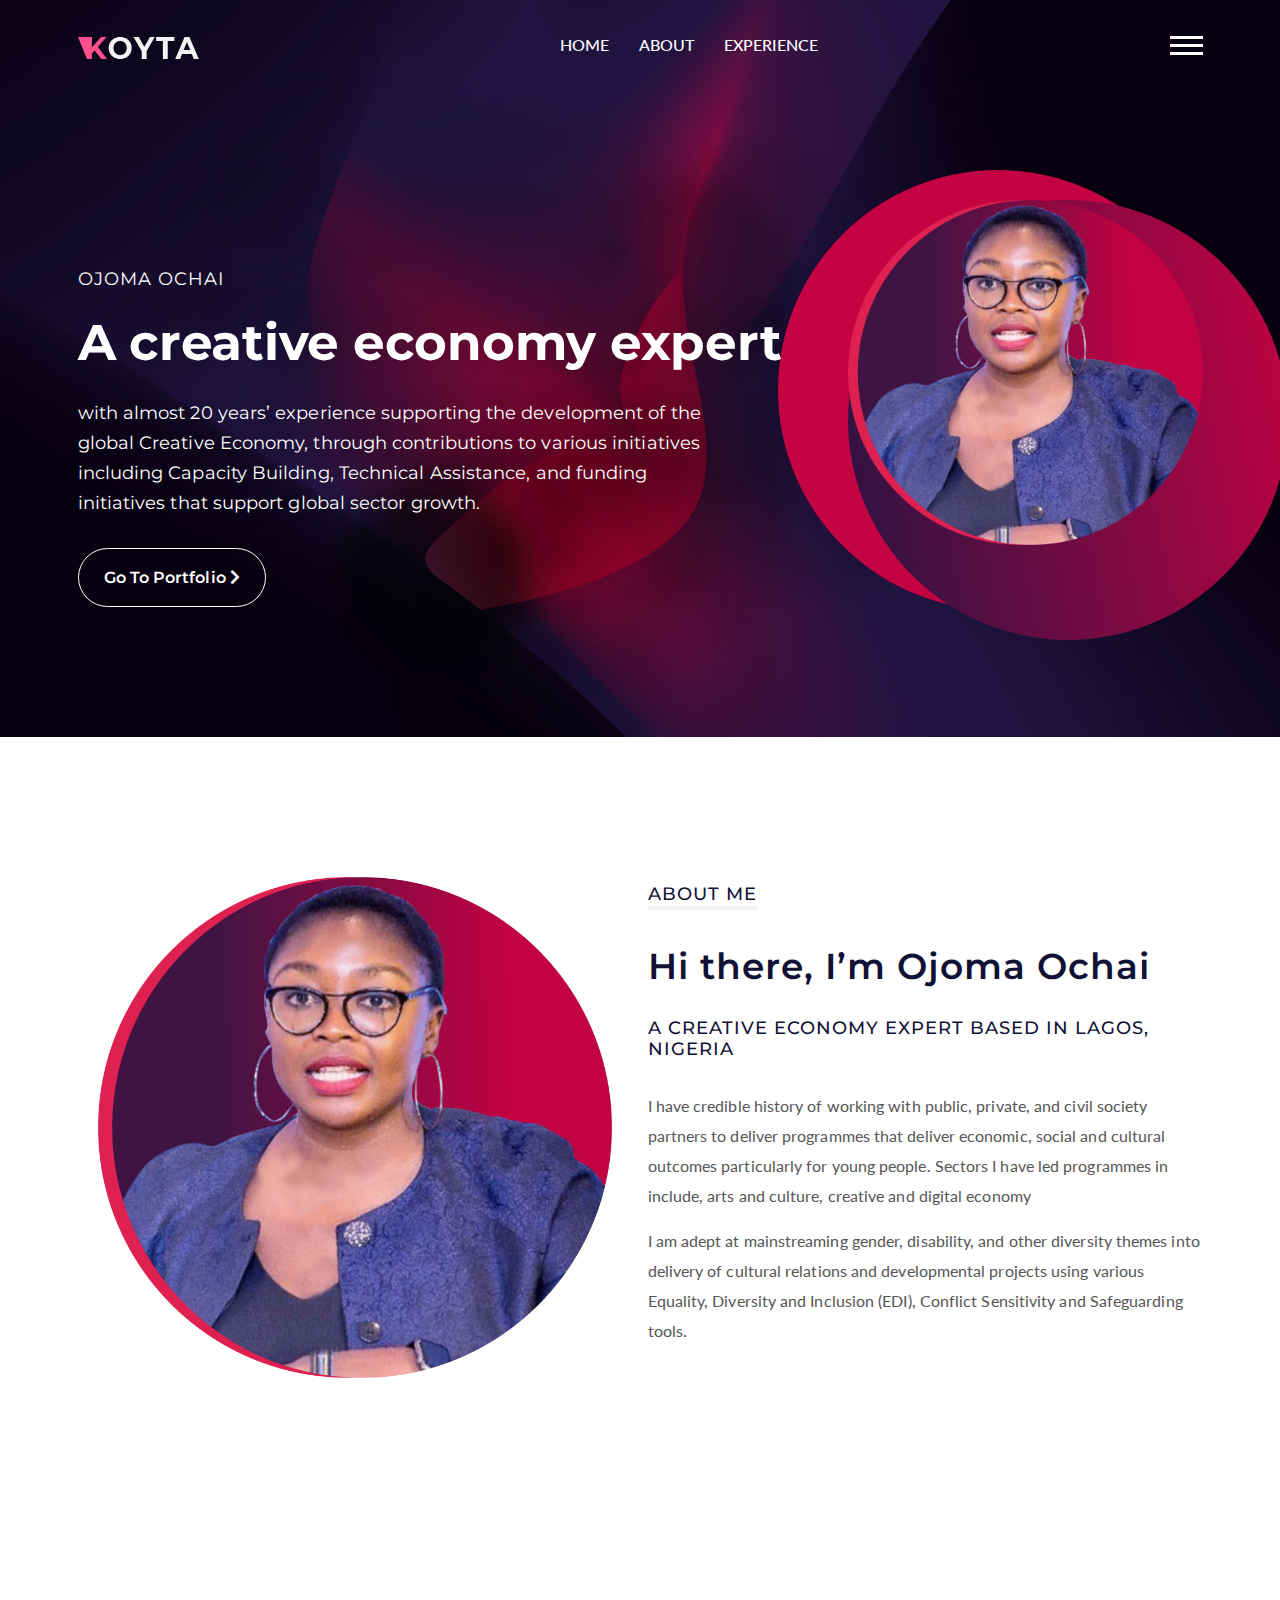
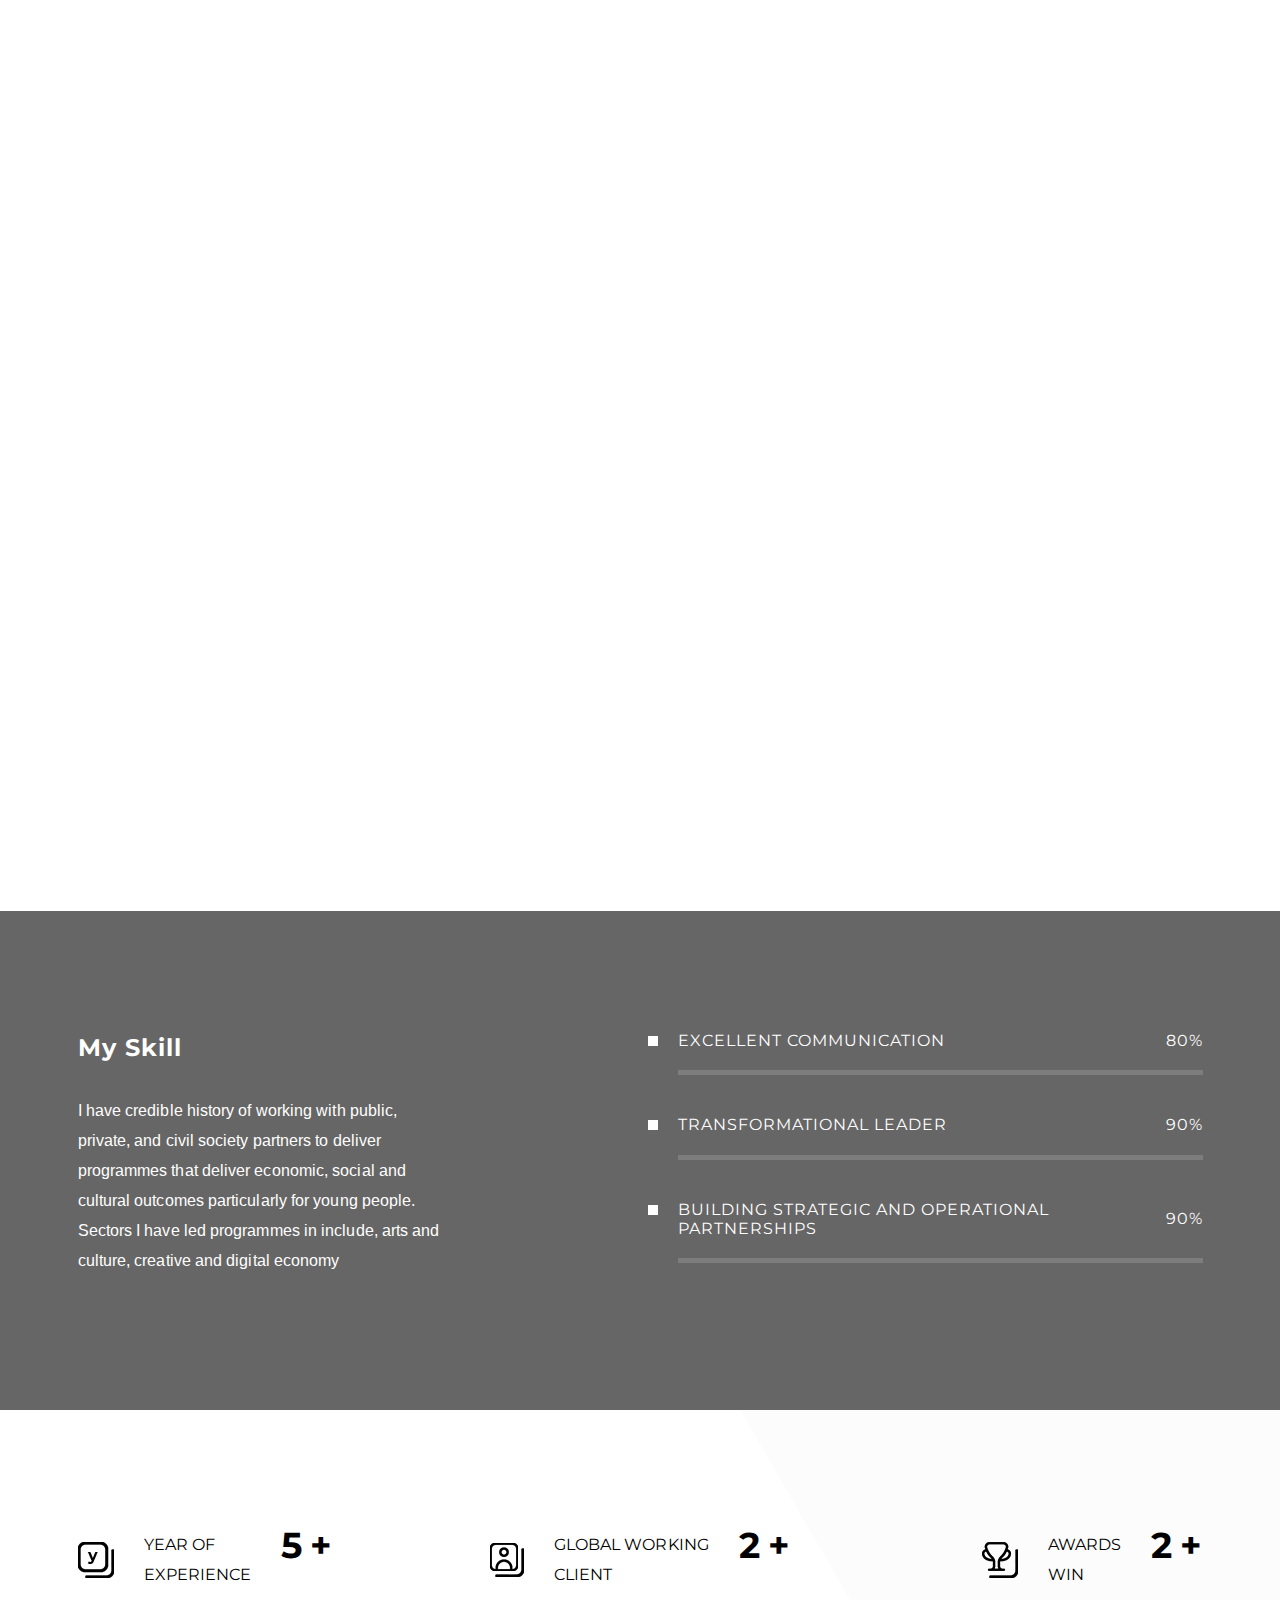
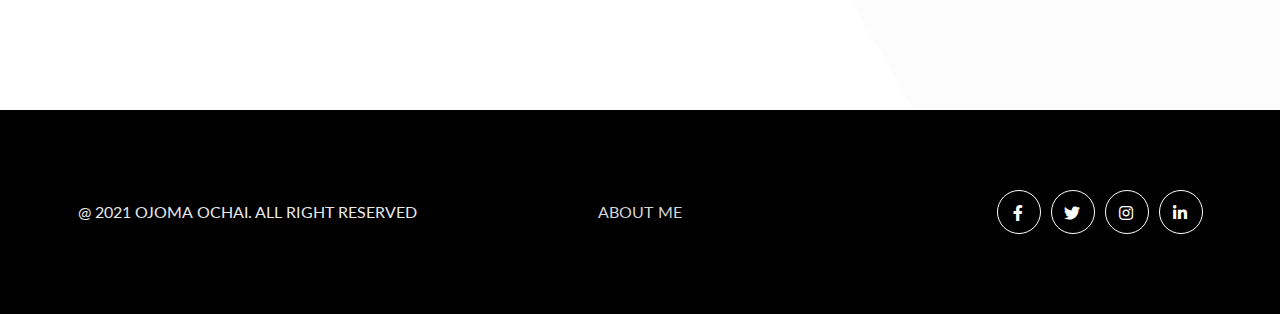
==== commit 8ede4c45: "almost done with the website" ====
--- a/index-1.html
+++ b/index-1.html
@@ -1,1120 +1,710 @@
-<!doctype html>
+<!DOCTYPE html>
 <html class="no-js" lang="zxx">
-
-<head>	
-	<meta charset="utf-8">
-	<meta http-equiv="x-ua-compatible" content="ie=edge">
-	<title>  Koyta - Personal Portfolio HTML Template </title>
-	<meta name="description" content="">
-	<meta name="viewport" content="width=device-width, initial-scale=1, shrink-to-fit=no">
-
-	<!-- Place favicon.ico in the root directory -->
-	<link rel="shortcut icon" type="image/x-icon" href="assets/img/logo/favicon.png">
-	<!-- ========== Start Stylesheet ========== -->
-	<link href="assets/css/bootstrap.min.css" rel="stylesheet" />
-	<link href="assets/css/fontawesome.min.css" rel="stylesheet" />
-	<link href="assets/css/magnific-popup.css" rel="stylesheet" />
-	<link href="assets/css/owl.carousel.min.css" rel="stylesheet" />
-	<link href="assets/css/owl.theme.default.min.css" rel="stylesheet" />
-	<link href="assets/css/animate.css" rel="stylesheet" />
-	<link href="assets/css/flaticon-set.css" rel="stylesheet" />
-	<link href="assets/css/themify-icons.css" rel="stylesheet" />
-	<link href="style.css" rel="stylesheet">
-	<link href="assets/css/responsive.css" rel="stylesheet" />
-	<!-- ========== End Stylesheet ========== -->
-  
-</head>
-
-<body id="bdy" class="scroll-style">		
-
-	<!-- Start PreLoader 
+	<head>
+		<meta charset="utf-8" />
+		<meta http-equiv="x-ua-compatible" content="ie=edge" />
+		<title>Ojoma Ochai</title>
+		<meta
+			name="description"
+			content="Hi, my name is Ojoma Ochai and I have
+		demonstrated success in leading
+		strategy, large scale programmes and
+		change management, building strategic
+		and operational partnerships, delivering
+		digital transformation, championing and
+		mainstreaming diversity and inclusion
+		and leading globally dispersed teams."
+		/>
+		<meta
+			name="viewport"
+			content="width=device-width, initial-scale=1, shrink-to-fit=no"
+		/>
+
+		<!-- Place favicon.ico in the root directory -->
+		<link
+			rel="shortcut icon"
+			type="image/x-icon"
+			href="assets/img/logo/favicon.png"
+		/>
+		<!-- ========== Start Stylesheet ========== -->
+		<link href="assets/css/bootstrap.min.css" rel="stylesheet" />
+		<link href="assets/css/fontawesome.min.css" rel="stylesheet" />
+		<link href="assets/css/magnific-popup.css" rel="stylesheet" />
+		<link href="assets/css/owl.carousel.min.css" rel="stylesheet" />
+		<link href="assets/css/owl.theme.default.min.css" rel="stylesheet" />
+		<link href="assets/css/animate.css" rel="stylesheet" />
+		<link href="assets/css/flaticon-set.css" rel="stylesheet" />
+		<link href="assets/css/themify-icons.css" rel="stylesheet" />
+		<link href="style.css" rel="stylesheet" />
+		<link href="assets/css/responsive.css" rel="stylesheet" />
+		<!-- ========== End Stylesheet ========== -->
+	</head>
+
+	<body id="bdy" class="scroll-style">
+		<!-- Start PreLoader 
     ============================================= -->
-	<div class="se-pre-con"></div>
-	<!-- Start PreLoader-->
-	
-	<!-- Start header data-bs-toggle="dropdown"
+		<div class="se-pre-con"></div>
+		<!-- Start PreLoader-->
+
+		<!-- Start header data-bs-toggle="dropdown"
     ============================================= -->
-    <header class="header">
-		<div class="main-navigation">
-			<nav id="navbar_top" class="navbar navbar-expand-lg">
-				<div class="container">
-					<a class="navbar-brand" href="../index.html">
-						<img src="assets/img/logo/logo.png" class="logo-display" alt="Itsol">
-						<img src="assets/img/logo/logo-dark.png" class="logo-scrolled" alt="Itsol">
-					</a>
-					<button class="navbar-toggler" type="button" data-bs-toggle="collapse" data-bs-target="#main_nav" aria-expanded="false" aria-label="Toggle navigation">
-						<span class="navbar-toggler-icon"><i class="ti-menu-alt"></i></span>
-					</button>
-					<div class="collapse navbar-collapse justify-content-center" id="main_nav">
-						<ul id="top-menu" class="navbar-nav v-card-menu">
-							<li class="nav-item">
-								<a class="nav-link smooth-menu" href="#home"> 
-									Home
-								</a>
-							</li>
-							<li class="nav-item">
-								<a class="nav-link smooth-menu" href="#about"> 
-									About 
-								</a>
-							</li>
-                            <li class="nav-item">
-								<a class="nav-link smooth-menu" href="#service">
-									Service 
-								</a>
-							</li>
-							<li class="nav-item">
-								<a class="nav-link smooth-menu" href="#work"> 
-									Portfolio
-								</a>
-							</li>
-							<li class="nav-item">
-								<a class="nav-link smooth-menu" href="#blog"> 
-									Blog
-								</a>
-							</li>
-							<li class="nav-item">
-								<a class="nav-link smooth-menu" href="#contact"> 
-									Contact 
-								</a>
-							</li>
-						</ul>
-					</div> <!-- navbar-collapse.// -->
-					<div class="side-menu">
-						<div class="menu-tab">
-							<div id="one"></div>
-							<div id="two"></div>
-							<div id="three"></div>
-						</div>
-						<div class="menu-hide">
-							<div class="side-about">
-								<img src="assets/img/02_koyta_img/blog/blog1.jpg" alt="thumb">
-								<h5 class="about-sub-title mt-30">
-									about Us
-								</h5>
-								<p class=" mb-0">
-									Lorem ipsum dolor sit amet, consectetur adipisicing elit. Neque ipsa architecto, debitis fugiat ut laborum accusamus, tempora autem excepturi aspernatur quod temporibus perferendis, consectetur a odit fugit facilis sapiente, eum!
-								</p>
-							</div>
-							<div class="side-social-content mt-30">
-								<div class="side-address mb-30">
-									<div class="side-addr-box">
-										<div class="side-addr-icon">
-											<i class="fas fa-phone"></i>
-										</div>
-										<div class="side-addr-desc">
-											<span>+435-64773728</span>
-										</div>
-									</div>
-									<div class="side-addr-box">
-										<div class="side-addr-icon">
-											<i class="fas fa-envelope"></i>
-										</div>
-										<div class="contact-addr-desc">
-											<span>Apoyoxo@gmail.com</span> 
-										</div>
-									</div>
-									<div class="side-addr-box">
-										<div class="side-addr-icon">
-											<i class="fas fa-map-marker-alt"></i>
-										</div>
-										<div class="side-addr-desc">
-											<span>FA - 154 Careon Street</span> 
-										</div>
-									</div>
-								</div>
-								<ul class="side-social">
-									<li><a href="#"><i class="fab fa-facebook-f"></i></a></li>
-									<li><a href="#"><i class="fab fa-behance"></i></a></li>
-									<li><a href="#"><i class="fab fa-twitter"></i></a></li>
-									<li><a href="#"><i class="fab fa-linkedin-in"></i></a></li>
-								</ul>
-							</div>
-						</div>
-					</div><!-- Side Menu -->
-				</div> <!-- container -->
-			</nav>
-		</div>
-    </header>
-    <!-- End header -->
-    
-	<main class="main">
-        
-		<!-- Start Slider
+		<header class="header">
+			<div class="main-navigation">
+				<nav id="navbar_top" class="navbar navbar-expand-lg">
+					<div class="container">
+						<a class="navbar-brand" href="../index.html">
+							<img
+								src="assets/img/logo/logo.png"
+								class="logo-display"
+								alt="Itsol"
+							/>
+							<img
+								src="assets/img/logo/logo-dark.png"
+								class="logo-scrolled"
+								alt="Itsol"
+							/>
+						</a>
+						<button
+							class="navbar-toggler"
+							type="button"
+							data-bs-toggle="collapse"
+							data-bs-target="#main_nav"
+							aria-expanded="false"
+							aria-label="Toggle navigation"
+						>
+							<span class="navbar-toggler-icon"
+								><i class="ti-menu-alt"></i
+							></span>
+						</button>
+						<div
+							class="
+								collapse
+								navbar-collapse
+								justify-content-center
+							"
+							id="main_nav"
+						>
+							<ul id="top-menu" class="navbar-nav v-card-menu">
+								<li class="nav-item">
+									<a
+										class="nav-link smooth-menu"
+										href="#home"
+									>
+										Home
+									</a>
+								</li>
+								<li class="nav-item">
+									<a
+										class="nav-link smooth-menu"
+										href="#about"
+									>
+										About
+									</a>
+								</li>
+								<li class="nav-item">
+									<a
+										class="nav-link smooth-menu"
+										href="#service"
+									>
+										Experience
+									</a>
+								</li>
+							</ul>
+						</div>
+						<!-- navbar-collapse.// -->
+						<div class="side-menu">
+							<div class="menu-tab">
+								<div id="one"></div>
+								<div id="two"></div>
+								<div id="three"></div>
+							</div>
+							<div class="menu-hide">
+								<div class="side-about">
+									<h5 class="about-sub-title mt-30">
+										about me
+									</h5>
+									<p class="mb-0">
+										Hi, my name is Ojoma Ochai and I have
+										demonstrated success in leading
+										strategy, large scale programmes and
+										change management, building strategic
+										and operational partnerships, delivering
+										digital transformation, championing and
+										mainstreaming diversity and inclusion
+										and leading globally dispersed teams.
+									</p>
+								</div>
+								<div class="side-social-content mt-30">
+									<div class="side-address mb-30">
+										<div class="side-addr-box">
+											<div class="side-addr-icon">
+												<i class="fas fa-phone"></i>
+											</div>
+											<div class="side-addr-desc">
+												<span>+435-64773728</span>
+											</div>
+										</div>
+										<div class="side-addr-box">
+											<div class="side-addr-icon">
+												<i class="fas fa-envelope"></i>
+											</div>
+											<div class="contact-addr-desc">
+												<span>Apoyoxo@gmail.com</span>
+											</div>
+										</div>
+										<div class="side-addr-box">
+											<div class="side-addr-icon">
+												<i
+													class="
+														fas
+														fa-map-marker-alt
+													"
+												></i>
+											</div>
+											<div class="side-addr-desc">
+												<span
+													>FA - 154 Careon
+													Street</span
+												>
+											</div>
+										</div>
+									</div>
+									<ul class="side-social">
+										<li>
+											<a href="#"
+												><i
+													class="fab fa-facebook-f"
+												></i
+											></a>
+										</li>
+										<li>
+											<a href="#"
+												><i class="fab fa-behance"></i
+											></a>
+										</li>
+										<li>
+											<a href="#"
+												><i class="fab fa-twitter"></i
+											></a>
+										</li>
+										<li>
+											<a href="#"
+												><i
+													class="fab fa-linkedin-in"
+												></i
+											></a>
+										</li>
+									</ul>
+								</div>
+							</div>
+						</div>
+						<!-- Side Menu -->
+					</div>
+					<!-- container -->
+				</nav>
+			</div>
+		</header>
+		<!-- End header -->
+
+		<main class="main">
+			<!-- Start Slider
 		============================================= -->
-		<div id="home" class="hero-section">
-			<div class="hero-single-2" style="background-image: url(assets/img/02_koyta_img/02.header.jpg)">
-                <div class="container">
-                    <div class="row g-5">
-						<div class="col-xl-8">
-							<div class="hero-content-2 wow fadeInLeft" data-wow-duration="4s" data-wow-delay=".2s">
-								<div class="hero-desc">
-									<h5 class="hero-sub-title">
-										Harry Jason
-									</h5>
-									<h2 class="hero-title">
-										I’m a Web Designer										
-									</h2>
-									<div class="header-description">
-										<p>
-											Sapiente corrupti duis ipsum a faucibus vero varius nulla? A alias magna reiciendis nunc praesentium enim aliquam gollitia
-										</p>									
-									</div>
-									<div class="hero-btn">
-										<a href="#" target="_blank" class="tm-btn-1 demo2">
-											Go To Portfolio <i class="fas fa-chevron-right"></i>
-										</a>
-									</div>
-								</div>
-                            </div>
-						</div>
-						<div class="col-xl-4">
-							<div class="hero-2-img wow fadeInRight" data-wow-duration="4s" data-wow-delay=".2s">
-								<img src="assets/img/02_koyta_img/header-right.png" alt="thumb">
-							</div>
-						</div>
-                    </div>
-                </div>
-            </div>
-		</div>
-		<!-- End Slider -->
-		
-		<!-- Start About
-		============================================= -->
-		<div id="about" class="about-area de-padding">
-			<div class="container">
-				<div class="about-wpr">
-					<div class="row">
-						<div class="col-xl-6">
-							<div class="about-left wow fadeInLeft" data-wow-duration="4s" data-wow-delay=".2s">
-								<div class="about-pic">
-									<img src="assets/img/02_koyta_img/about-me.jpg" alt="thumb">
-								</div>
-							</div>
-						</div>
-						<div class="col-xl-6">
-							<div class="about-right wow fadeInRight" data-wow-duration="4s" data-wow-delay=".2s">
-								<div class="about-right-content">
-									<h5 class="about-sub-title">
-										about Us
-									</h5>
-									<h2 class="about-title">
-										Hi there, I’m Herry Jason
-									</h2>
-									<h5 class="about-title-3">
-										Photographer based in newyork, usa
-									</h5>
-									<div class="about-txt mb-30">
-										<p>
-											Eeniam possimus magni quia posuere praesentium laboriosam laudantium laborum quam dignissim nihil fugiat cursus, elementum deleniti molestiae assumenda. Lste voluptatibus nascetur luctus vitae quam. 
-										</p>
-										<p class="mb-0">
-											Dignissimos nobis dignissim tristique, sequi occaecat cum auctor facilis interdum torquent pulvinar tenetur tempor ibendum quod.
-										</p>
-									</div>
-									<div class="about-btns">
-										<a href="#" class="tm-btn-2">
-											Download CV 
-											<i class="fas fa-arrow-down"></i>
-										</a>
-										<a href="#" class="tm-btn-3">
-											<i class="fas fa-print"></i> 
-											Print Cv
-										</a>
-									</div>
+			<div id="home" class="hero-section">
+				<div
+					class="hero-single-2"
+					style="
+						background-image: url(assets/img/02_koyta_img/02.header.jpg);
+					"
+				>
+					<div class="container">
+						<div class="row g-5">
+							<div class="col-xl-8">
+								<div
+									class="hero-content-2 wow fadeInLeft"
+									data-wow-duration="4s"
+									data-wow-delay=".2s"
+								>
+									<div class="hero-desc">
+										<h5 class="hero-sub-title">
+											Ojoma Ochai
+										</h5>
+										<h2 class="hero-title">
+											A creative economy expert
+										</h2>
+										<div class="header-description">
+											<p>
+												with almost 20 years’ experience
+												supporting the development of
+												the global Creative Economy,
+												through contributions to various
+												initiatives including Capacity
+												Building, Technical Assistance,
+												and funding initiatives that
+												support global sector growth.
+											</p>
+										</div>
+										<div class="hero-btn">
+											<a
+												href="#service"
+												class="tm-btn-1 demo2"
+											>
+												Go To Portfolio
+												<i
+													class="fas fa-chevron-right"
+												></i>
+											</a>
+										</div>
+									</div>
+								</div>
+							</div>
+							<div class="col-xl-4">
+								<div
+									class="hero-2-img wow fadeInRight"
+									data-wow-duration="4s"
+									data-wow-delay=".2s"
+								>
+									<img
+										src="assets/img/ochai.png"
+										alt="thumb"
+										height="100px
+										"
+									/>
 								</div>
 							</div>
 						</div>
 					</div>
 				</div>
 			</div>
-		</div>
-		<!-- End About -->
-		
-		<!-- Start Service
+			<!-- End Slider -->
+
+			<!-- Start About
 		============================================= -->
-		<div id="service" class="service-area bg de-padding v-card-section wow fadeInUp" data-wow-duration="2s" data-wow-delay=".2s">
-			<div class="container">
-				<div class="row">
-					<div class="col-xl-8 offset-xl-2">
-						<div class="site-title mb-60 text-center">
-							<h5 class="about-sub-title wh">
-								My Services
-							</h5>
-							<h2 class="mb-0">
-								Why Choose My Services
-							</h2>
-						</div>
-					</div>
-				</div>
-				<div class="service-wpr">
-					<div class="row g-5">
-						<div class="col-xl-4 col-md-6">
-							<div class="service-box">
-								<div class="service-icon">
-									<i>
-										<img src="assets/img/02_koyta_img/icon/1.png" alt="thumb">
-									</i>
-								</div>
-								<div class="service-content">
-									<h4>Graphics Design</h4>
-									<ul class="service-tag">
-										<li><a href="#">Web</a></li>
-										<li><a href="#">Graphics</a></li>
-										<li><a href="#">SEO</a></li>
-									</ul>
-									<p>
-										I have been providing web design services with great success for 9 years. The client is very happy
-									</p>
-								</div>
-							</div>
-						</div>
-						<div class="col-xl-4 col-md-6">
-							<div class="service-box">
-								<div class="service-icon">
-									<i>
-										<img src="assets/img/02_koyta_img/icon/2.png" alt="thumb">
-									</i>
-								</div>
-								<div class="service-content">
-									<h4>Web Design</h4>
-									<ul class="service-tag">
-										<li><a href="#">Web</a></li>
-										<li><a href="#">Graphics</a></li>
-										<li><a href="#">SEO</a></li>
-									</ul>
-									<p>
-										I have been providing web design services with great success for 9 years. The client is very happy
-									</p>
-								</div>
-							</div>
-						</div>
-						<div class="col-xl-4 col-md-6">
-							<div class="service-box">
-								<div class="service-icon">
-									<i>
-										<img src="assets/img/02_koyta_img/icon/3.png" alt="thumb">
-									</i>
-								</div>
-								<div class="service-content">
-									<h4>Trendy Work</h4>
-									<ul class="service-tag">
-										<li><a href="#">Web</a></li>
-										<li><a href="#">Graphics</a></li>
-										<li><a href="#">SEO</a></li>
-									</ul>
-									<p>
-										I have been providing web design services with great success for 9 years. The client is very happy
-									</p>
-								</div>
-							</div>
-						</div>
-						<div class="col-xl-4 col-md-6">
-							<div class="service-box">
-								<div class="service-icon">
-									<i>
-										<img src="assets/img/02_koyta_img/icon/4.png" alt="thumb">
-									</i>
-								</div>
-								<div class="service-content">
-									<h4>Easy To Customize</h4>
-									<ul class="service-tag">
-										<li><a href="#">Web</a></li>
-										<li><a href="#">Graphics</a></li>
-										<li><a href="#">SEO</a></li>
-									</ul>
-									<p>
-										I have been providing web design services with great success for 9 years. The client is very happy
-									</p>
-								</div>
-							</div>
-						</div>
-						<div class="col-xl-4 col-md-6">
-							<div class="service-box">
-								<div class="service-icon">
-									<i>
-										<img src="assets/img/02_koyta_img/icon/5.png" alt="thumb">
-									</i>
-								</div>
-								<div class="service-content">
-									<h4>Adobe Photoshop</h4>
-									<ul class="service-tag">
-										<li><a href="#">Web</a></li>
-										<li><a href="#">Graphics</a></li>
-										<li><a href="#">SEO</a></li>
-									</ul>
-									<p>
-										I have been providing web design services with great success for 9 years. The client is very happy
-									</p>
-								</div>
-							</div>
-						</div>
-						<div class="col-xl-4 col-md-6">
-							<div class="service-box">
-								<div class="service-icon">
-									<i>
-										<img src="assets/img/02_koyta_img/icon/6.png" alt="thumb">
-									</i>
-								</div>
-								<div class="service-content">
-									<h4>Web Development</h4>
-									<ul class="service-tag">
-										<li><a href="#">Web</a></li>
-										<li><a href="#">Graphics</a></li>
-										<li><a href="#">SEO</a></li>
-									</ul>
-									<p>
-										I have been providing web design services with great success for 9 years. The client is very happy
-									</p>
+			<div id="about" class="about-area de-padding">
+				<div class="container">
+					<div class="about-wpr">
+						<div class="row">
+							<div class="col-xl-6">
+								<div
+									class="about-left wow fadeInLeft"
+									data-wow-duration="4s"
+									data-wow-delay=".2s"
+								>
+									<div class="about-pic">
+										<img
+											src="assets/img/ochai.png"
+											alt="thumb"
+											height="50px
+										"
+										/>
+									</div>
+								</div>
+							</div>
+							<div class="col-xl-6">
+								<div
+									class="about-right wow fadeInRight"
+									data-wow-duration="4s"
+									data-wow-delay=".2s"
+								>
+									<div class="about-right-content">
+										<h5 class="about-sub-title">
+											about Me
+										</h5>
+										<h2 class="about-title">
+											Hi there, I’m Ojoma Ochai
+										</h2>
+										<h5 class="about-title-3">
+											A creative economy expert based in
+											Lagos, Nigeria
+										</h5>
+										<div class="about-txt mb-30">
+											<p>
+												I have credible history of
+												working with public, private,
+												and civil society partners to
+												deliver programmes that deliver
+												economic, social and cultural
+												outcomes particularly for young
+												people. Sectors I have led
+												programmes in include, arts and
+												culture, creative and digital
+												economy
+											</p>
+											<p class="mb-0">
+												I am adept at mainstreaming
+												gender, disability, and other
+												diversity themes into delivery
+												of cultural relations and
+												developmental projects using
+												various Equality, Diversity and
+												Inclusion (EDI), Conflict
+												Sensitivity and Safeguarding
+												tools.
+											</p>
+										</div>
+									</div>
 								</div>
 							</div>
 						</div>
 					</div>
 				</div>
 			</div>
-		</div>
-		<!-- End Service -->
-		
-		<!-- Start Video
+			<!-- End About -->
+
+			<!-- Start Service
 		============================================= -->
-		<div class="video-area vid-ov de-padding" style="background-image: url(assets/img/02_koyta_img/parallax-skill.jpg)">
-			<div class="container">
-				<div class="video-wpr">
+			<div
+				id="service"
+				class="service-area bg de-padding v-card-section wow fadeInUp"
+				data-wow-duration="2s"
+				data-wow-delay=".2s"
+			>
+				<div class="container">
 					<div class="row">
-						<div class="col-xl-4">
-							<div class="my-service">
-								<h5>My Services</h5>
-								<h4>
-									My Design and Development Skill
-								</h4>
-								<p class="mb-0">
-									Mattis sunt aptent dapibus conubia magnis. Do faucibus volutpat vel excepturi accumsan henderit morbi leo, rerum excepturi aptent torquento
-								</p>
-							</div>
-						</div>
-						<div class="col-xl-2 col-lg-2">
-							<div class="video-box fl-wrap pl">
-								<a class="video-box-btn color-bg popup-vimeo image-popup item popup-youtube" href="https://www.youtube.com/watch?v=SMKPKGW083c">
-									<i class="fas fa-play play-bt"></i>
-								</a>
-							</div>			
-						</div>
-						<div class="col-xl-6">
-							<div class="skills-section">
-								<!-- Progress Bar Start -->
-								<div class="progress-box">
-									<h5>Photography <span class="pull-right">80%</span></h5>
-									<div class="progress">
-										<div class="progress-bar" role="progressbar" data-width="80"></div>
-									</div>
-								</div>
-								<div class="progress-box">
-									<h5>Graphics Design <span class="pull-right">90%</span></h5>
-									<div class="progress">
-										<div class="progress-bar" role="progressbar" data-width="90"></div>
-									</div>
-								</div>
-								<div class="progress-box">
-									<h5>Application Development <span class="pull-right">90%</span></h5>
-									<div class="progress">
-										<div class="progress-bar" role="progressbar" data-width="90"></div>
-									</div>
-								</div>
-								<!-- End Progressbar -->
+						<div class="col-xl-8 offset-xl-2">
+							<div class="site-title mb-60 text-center">
+								<h5 class="about-sub-title wh">
+									My Experience
+								</h5>
+							</div>
+						</div>
+					</div>
+					<div class="service-wpr">
+						<div class="row g-5">
+							<div class="col-xl-4 col-md-6">
+								<div class="service-box">
+									<div class="service-icon">
+										<i>
+											<img
+												src="assets/img/02_koyta_img/icon/1.png"
+												alt="thumb"
+											/>
+										</i>
+									</div>
+									<div class="service-content">
+										<h4>UNESCO Global Expert Facility</h4>
+
+										<p>
+											I advice the multilateral agency and
+											have supported national governments
+											like The Gambia, Jamaica, and
+											Nigeria to implement the convention
+											and grow their Creative Economies,
+											support teams to become high
+											performing, with my strong
+											background in staff development and
+											supervision, talent and pipeline
+											development and recruitment and
+											retention.
+										</p>
+									</div>
+								</div>
+							</div>
+							<div class="col-xl-4 col-md-6">
+								<div class="service-box">
+									<div class="service-icon">
+										<i>
+											<img
+												src="assets/img/02_koyta_img/icon/2.png"
+												alt="thumb"
+											/>
+										</i>
+									</div>
+									<div class="service-content">
+										<h4>
+											Managing Partner, Creative Practice
+											Ojoma
+										</h4>
+
+										<p>
+											I provide stronger ecosystems and
+											ecosystem Players that better serve
+											the needs of Creative Economy
+											businesses / firms and
+											professionals, Enhanced Investment
+											Readiness of Creative Economy
+											businesses/ firms, More and
+											better-informed investors deploying
+											appropriate capital into Creative
+											Economy businesses / firms
+										</p>
+									</div>
+								</div>
+							</div>
+							<div class="col-xl-4 col-md-6">
+								<div class="service-box">
+									<div class="service-icon">
+										<i>
+											<img
+												src="assets/img/02_koyta_img/icon/3.png"
+												alt="thumb"
+											/>
+										</i>
+									</div>
+									<div class="service-content">
+										<h4>
+											Regional Director for Arts and
+											Creative Economy Programmes
+										</h4>
+										<p>
+											I worked with colleagues across Sub-
+											Saharan Africa and the UK to devise
+											strategies and lead programme teams
+											to deliver positive artistic,
+											social, economic and Cultural
+											Relations outcomes, particularly for
+											young people working in the Arts,
+											and the Creative and Digital
+											Economies.
+										</p>
+									</div>
+								</div>
 							</div>
 						</div>
 					</div>
 				</div>
 			</div>
-		</div>
-		<!-- End Video -->
-		
-		<!-- Start Counter 
+			<!-- End Service -->
+
+			<!-- Start Video
 		============================================= -->
-		<div class="counter-area counter-bg-2 de-padding">
-			<div class="container">
-				<div class="counter-vidz">
-					<div class="counter-wpr grid-3">
-						<div class="fun-fact">
-							<div class="fun-fact-icon">
-								<img src="assets/img/02_koyta_img/icon/c1.png" alt="thumb">
-							</div>
-							<div class="fun-desc">
-								<span class="medium">
-									Year of
-									<br>
-									Experience
-								</span>
-								<p class="timer" data-count="+"  data-to="20" data-speed="3000">20</p>
-							</div>
-						</div>
-						<div class="fun-fact">
-							<div class="fun-fact-icon">
-								<img src="assets/img/02_koyta_img/icon/c2.png" alt="thumb">
-							</div>
-							<div class="fun-desc">
-								<span class="medium">
-									Global Working
-									<br>
-									Client
-								</span>
-								<p class="timer" data-count="+" data-to="20" data-speed="3000">20</p>
-							</div>
-						</div>
-						<div class="fun-fact">
-							<div class="fun-fact-icon">
-								<img src="assets/img/02_koyta_img/icon/c3.png" alt="thumb">
-							</div>
-							<div class="fun-desc">
-								<span class="medium">
-									Awards
-									<br>
-									Win
-								</span>
-								<p class="timer" data-count="+" data-to="20" data-speed="3000">20</p>
+			<div
+				class="video-area vid-ov de-padding"
+				style="
+					background-image: url(assets/img/pexels-alesia-kozik-6771985.jpeg);
+				"
+			>
+				<div class="container">
+					<div class="video-wpr">
+						<div class="row">
+							<div class="col-xl-4">
+								<div class="my-service mb-4">
+									<h4>My Skill</h4>
+									<p class="mb-0">
+										I have credible history of working with
+										public, private, and civil society
+										partners to deliver programmes that
+										deliver economic, social and cultural
+										outcomes particularly for young people.
+										Sectors I have led programmes in
+										include, arts and culture, creative and
+										digital economy
+									</p>
+								</div>
+							</div>
+							<div class="col-xl-2"></div>
+
+							<div class="col-xl-6">
+								<div class="skills-section">
+									<!-- Progress Bar Start -->
+									<div class="progress-box">
+										<h5>
+											Excellent communication
+											<span class="pull-right">80%</span>
+										</h5>
+										<div class="progress">
+											<div
+												class="progress-bar"
+												role="progressbar"
+												data-width="80"
+											></div>
+										</div>
+									</div>
+									<div class="progress-box">
+										<h5>
+											Transformational leader
+											<span class="pull-right">90%</span>
+										</h5>
+										<div class="progress">
+											<div
+												class="progress-bar"
+												role="progressbar"
+												data-width="90"
+											></div>
+										</div>
+									</div>
+									<div class="progress-box">
+										<h5>
+											Building strategic and operational
+											partnerships
+											<span class="pull-right">90%</span>
+										</h5>
+										<div class="progress">
+											<div
+												class="progress-bar"
+												role="progressbar"
+												data-width="90"
+											></div>
+										</div>
+									</div>
+									<!-- End Progressbar -->
+								</div>
 							</div>
 						</div>
 					</div>
 				</div>
 			</div>
-		</div>
-		<!-- End Counter -->
-		
-		<!-- Start Project Area
+			<!-- End Video -->
+
+			<!-- Start Counter 
 		============================================= -->
-		<div id="work" class="project-area bg de-padding">
-			<div class="container">
-				<div class="row">
-					<div class="col-xl-8 offset-xl-2">
-						<div class="site-title mb-60 text-center">
-							<h5 class="about-sub-title def">
-								Gallery
-							</h5>
-							<h2 class="mb-0">
-								Our Gallery Projects
-							</h2>
-						</div>
-					</div>
-				</div>
-				<div class="project-wpr">
-					<div id="filters" class="toolbar text-center mb-40">
-						<button class="btn fil-cat filter active"  data-filter="all">
-							   All
-						</button>
-						<button class="btn fil-cat filter" data-rel="web" data-filter=".web">
-							UI Design
-						</button>
-						<button class="btn fil-cat filter" data-rel="flyers" data-filter=".flyers">
-							Web Development
-						</button> 
-						<button class="btn fil-cat filter" data-rel="graphic" data-filter=".graphic">
-							Graphic Design
-						</button>
-						<button class="btn fil-cat filter" data-rel="wordpress" data-filter=".wordpress">
-							Wordpress
-						</button>
-						<button class="btn fil-cat filter" data-rel="illus" data-filter=".illus">
-							Illustration
-						</button>
-					</div>
-					<div id="portfolio" class="magnific-mix-gallery">
-						<div class="portfolio-grid grid-3">
-							<div class="project-box tile scale-anm web graphic" >
-								<div class="port-pic">
-									<img src="assets/img/02_koyta_img/portfolio/1.jpg" alt="thumb">
-									<div class="port-overlay">
-										<div class="port-content">
-											<h5>01. Cteative Frame</h5>
-											<span>Web Design</span>
-											<a href="assets/img/02_koyta_img/portfolio/2.jpg" class="item popup-link">
-												<i class="fas fa-eye"></i>
-											</a>
-										</div>
-									</div>
-								</div>
-							</div>
-							<div class="project-box tile scale-anm flyers wordpress">
-								<div class="port-pic">
-									<img src="assets/img/02_koyta_img/portfolio/2.jpg" alt="thumb">
-									<div class="port-overlay">
-										<div class="port-content">
-											<h5>02. Cteative Frame</h5>
-											<span>Web Design</span>
-											<a href="assets/img/02_koyta_img/portfolio/2.jpg" class="item popup-link">
-												<i class="fas fa-eye"></i>
-											</a>
-										</div>
-									</div>
-								</div>
-							</div>
-							<div class="project-box tile scale-anm web illus">
-							  <div class="port-pic">
-									<img src="assets/img/02_koyta_img/portfolio/3.jpg" class="ht" alt="thumb">
-									<div class="port-overlay">
-										<div class="port-content">
-											<h5>03. Cteative Frame</h5>
-											<span>Web Design</span>
-											<a href="assets/img/02_koyta_img/portfolio/3.jpg" class="item popup-link">
-												<i class="fas fa-eye"></i>
-											</a>
-										</div>
-									</div>
-								</div>
-							</div>
-							<div class="project-box tile scale-anm flyers">
-								<div class="port-pic">
-									<img src="assets/img/02_koyta_img/portfolio/4.jpg" alt="thumb">
-									<div class="port-overlay">
-										<div class="port-content">
-											<h5>04. Cteative Frame</h5>
-											<span>Web Design</span>
-											<a href="assets/img/02_koyta_img/portfolio/4.jpg" class="item popup-link">
-												<i class="fas fa-eye"></i>
-											</a>
-										</div>
-									</div>
-								</div>
-							</div>
-							<div class="project-box tile scale-anm web" >
-								<div class="port-pic">
-									<img src="assets/img/02_koyta_img/portfolio/5.jpg" alt="thumb">
-									<div class="port-overlay">
-										<div class="port-content">
-											<h5>05. Cteative Frame</h5>
-											<span>Web Design</span>
-											<a href="assets/img/02_koyta_img/portfolio/5.jpg" class="item popup-link">
-												<i class="fas fa-eye"></i>
-											</a>
-										</div>
-									</div>
-								</div>
-							</div>
-							<div class="project-box tile scale-anm bcards" >
-								<div class="port-pic">
-									<img src="assets/img/02_koyta_img/portfolio/6.jpg" alt="thumb">
-									<div class="port-overlay">
-										<div class="port-content">
-											<h5>06. Cteative Frame</h5>
-											<span>Web Design</span>
-											<a href="assets/img/02_koyta_img/portfolio/6.jpg" class="item popup-link">
-												<i class="fas fa-eye"></i>
-											</a>
-										</div>
-									</div>
-								</div>
-							</div>
-						</div>
-					</div>
-					<!--Portfolio-->
-				</div>
-				<div class="port-load text-center mt-70">
-					<a href="#" class="tm-btn-2">
-						Load More 
-						<i class="fas fa-chevron-right"></i>
-					</a>
-				</div>
-			</div>
-		</div>
-		<!-- End Project Area -->
-		
-		<!-- Start Feedback
-		============================================= -->
-		<div class="feed-area  de-padding">
-			<div class="container">
-				<div class="row">
-					<div class="col-xl-8 offset-xl-2">
-						<div class="site-title mb-60 text-center">
-							<h5 class="about-sub-title wh def">
-								Client
-							</h5>
-							<h2 class="mb-0">
-								What Our Client Say?
-							</h2>
-						</div>
-					</div>
-				</div>
-				<div class="feed-wpr feed-sldr owl-carousel owl-theme">
-					<div class="feed-box">
-						<div class="feed-qoute">
-							<i class="fas fa-quote-left"></i>
-						</div>
-						<p>
-							Copibus conubia magnis. Do faucibus volutpat vel 
-							excepturi accumsan hendrerit morbi leo, rerum excepturi aptent torquent voluptatum ridiculus pariatur vehicula metus inceptos earum ab erat repudiandae
-						</p>
-						<div class="feed-bio">
-							<img src="assets/img/02_koyta_img/client1.png" alt="thumb">
-							<div class="feed-name">
-								<h5>Michael Daniel</h5>
-								<span>CEO of ManySoft agency</span>
-							</div>
-						</div>
-					</div>
-					<div class="feed-box">
-						<div class="feed-qoute">
-							<i class="fas fa-quote-left"></i>
-						</div>
-						<p>
-							Copibus conubia magnis. Do faucibus volutpat vel 
-							excepturi accumsan hendrerit morbi leo, rerum excepturi aptent torquent voluptatum ridiculus pariatur vehicula metus inceptos earum ab erat repudiandae
-						</p>
-						<div class="feed-bio">
-							<img src="assets/img/02_koyta_img/client2.png" alt="thumb">
-							<div class="feed-name">
-								<h5>Michael Daniel</h5>
-								<span>CEO of ManySoft agency</span>
-							</div>
-						</div>
-					</div>
-					<div class="feed-box">
-						<div class="feed-qoute">
-							<i class="fas fa-quote-left"></i>
-						</div>
-						<p>
-							Copibus conubia magnis. Do faucibus volutpat vel 
-							excepturi accumsan hendrerit morbi leo, rerum excepturi aptent torquent voluptatum ridiculus pariatur vehicula metus inceptos earum ab erat repudiandae
-						</p>
-						<div class="feed-bio">
-							<img src="assets/img/02_koyta_img/client1.png" alt="thumb">
-							<div class="feed-name">
-								<h5>Michael Daniel</h5>
-								<span>CEO of ManySoft agency</span>
+			<div class="counter-area counter-bg-2 de-padding">
+				<div class="container">
+					<div class="counter-vidz">
+						<div class="counter-wpr grid-3">
+							<div class="fun-fact">
+								<div class="fun-fact-icon">
+									<img
+										src="assets/img/02_koyta_img/icon/c1.png"
+										alt="thumb"
+									/>
+								</div>
+								<div class="fun-desc">
+									<span class="medium">
+										Year of
+										<br />
+										Experience
+									</span>
+									<p
+										class="timer"
+										data-count="+"
+										data-to="20"
+										data-speed="3000"
+									>
+										15
+									</p>
+								</div>
+							</div>
+							<div class="fun-fact">
+								<div class="fun-fact-icon">
+									<img
+										src="assets/img/02_koyta_img/icon/c2.png"
+										alt="thumb"
+									/>
+								</div>
+								<div class="fun-desc">
+									<span class="medium">
+										Global Working
+										<br />
+										Client
+									</span>
+									<p
+										class="timer"
+										data-count="+"
+										data-to="10"
+										data-speed="3000"
+									>
+										15
+									</p>
+								</div>
+							</div>
+							<div class="fun-fact">
+								<div class="fun-fact-icon">
+									<img
+										src="assets/img/02_koyta_img/icon/c3.png"
+										alt="thumb"
+									/>
+								</div>
+								<div class="fun-desc">
+									<span class="medium">
+										Awards
+										<br />
+										Win
+									</span>
+									<p
+										class="timer"
+										data-count="+"
+										data-to="10"
+										data-speed="3000"
+									>
+										20
+									</p>
+								</div>
 							</div>
 						</div>
 					</div>
 				</div>
 			</div>
-		</div>
-		<!-- End Feedback -->
-		
-		<!-- Start Price
-		============================================= -->
-        <div id="pricing" class="item-area bg de-padding">
-			<div class="container">
-				<div class="row">
-					<div class="col-xl-8 offset-xl-2">
-						<div class="site-title mb-60 text-center">
-							<h5 class="about-sub-title">
-								Pricing Table
-							</h5>
-							<h2 class="mb-0">
-								Easy Pricing Process
-							</h2>
-						</div>
-					</div>
-				</div>
-                <div class="price-wpr">
-					<div class="row g-5">
-						<div class="col-xl-4 col-md-6">
-							<div class="price-content wow fadeInLeft" data-wow-duration="2s" data-wow-delay=".2s">
-								<div class="price-icon">
-									<i>
-										<img src="assets/img/02_koyta_img/icon/p1.png" alt="thumb">
-									</i>
-								</div>
-								<div class="price-box">
-									<div class="price-head">
-										<div class="price-rib">
-											<span class="price-ribbon-title">Silver</span>
-										</div>
-									</div>
-									<div class="price-info">
-										<ul>
-											<li>
-												<i class="fas fa-check"></i>
-												1 Home Page
-											</li>
-											<li>
-												<i class="fas fa-check"></i>
-												2 Home Page Design
-											</li>
-											<li>
-												<i class="fas fa-check"></i>
-												<del>Unlimited Inner Page</del>
-											</li>
-											<li>
-												<i class="fas fa-check"></i>
-												<del>50 Elelments</del>
-											</li>
-											<li>
-												<i class="fas fa-check"></i>
-												Support
-											</li>
-										</ul>
-									</div>
-									<div class="price-bottom">
-										<a href="#" class="tm-btn-4">$30 ORDER</a>
-									</div>
-								</div>
-							</div>
-						</div>
-						<div class="col-xl-4 col-md-6">
-							<div class="price-content wow fadeInUp" data-wow-duration="2s" data-wow-delay=".2s">
-								<div class="price-icon">
-									<i>
-										<img src="assets/img/02_koyta_img/icon/3.png" alt="thumb">
-									</i>
-								</div>
-								<div class="price-box">
-									<div class="price-head">
-										<div class="price-rib">
-											<span class="price-ribbon-title">Enterprise</span>
-										</div>
-									</div>
-									<div class="price-info">
-										<ul>
-											<li>
-												<i class="fas fa-check"></i>
-												3 Home HTML
-											</li>
-											<li>
-												<i class="fas fa-check"></i>
-												5 Home Page Design
-											</li>
-											<li>
-												<i class="fas fa-check"></i>
-												Unlimited Inner Page
-											</li>
-											<li>
-												<i class="fas fa-check"></i>
-												50 Elelments
-											</li>
-											<li>
-												<i class="fas fa-check"></i>
-												Support
-											</li>
-										</ul>
-									</div>
-									<div class="price-bottom">
-										<a href="#" class="tm-btn-4 price-active">$50 ORDER</a>
-									</div>
-								</div>
-							</div>
-						</div>
-						<div class="col-xl-4 col-md-6">
-							<div class="price-content wow fadeInRight" data-wow-duration="2s" data-wow-delay=".2s">
-								<div class="price-icon">
-									<i>
-										<img src="assets/img/02_koyta_img/icon/p2.png" alt="thumb">
-									</i>
-								</div>
-								<div class="price-box">
-									<div class="price-head">
-										<div class="price-rib">
-											<span class="price-ribbon-title">Golden</span>
-										</div>
-									</div>
-									<div class="price-info">
-										<ul>
-											<li>
-												<i class="fas fa-check"></i>
-												1 Home Page
-											</li>
-											<li>
-												<i class="fas fa-check"></i>
-												2 Home Page Design
-											</li>
-											<li>
-												<i class="fas fa-check"></i>
-												Unlimited Inner Page
-											</li>
-											<li>
-												<i class="fas fa-check"></i>
-												50 Elelments
-											</li>
-											<li>
-												<i class="fas fa-check"></i>
-												Support
-											</li>
-										</ul>
-									</div>
-									<div class="price-bottom">
-										<a href="#" class="tm-btn-4">$60 ORDER</a>
-									</div>
-								</div>
-							</div>
-						</div>
-					</div>
-                </div>
-            </div>
-        </div>
-        <!-- End Price -->
-		
-		<!-- Start Blog
-		============================================= -->
-		<div id="blog" class="blog-area de-padding blog-bg">
-			<div class="container">
-				<div class="row">
-					<div class="col-xl-8 offset-xl-2">
-						<div class="site-title mb-60 text-center">
-							<h5 class="about-sub-title wh def">
-								Recent News
-							</h5>
-							<h2 class="mb-0">
-								Get Update From Blog
-							</h2>
-						</div>
-					</div>
-				</div>
-				<div class="blog-wpr blog-sldr owl-carousel owl-theme">
-					<a href="#" target="_blank">
-						<div class="blog-box wow fadeInLeft" data-wow-duration="2s" data-wow-delay=".2s">
-							<div class="blog-pic">
-								<img src="assets/img/02_koyta_img/blog/blog1.jpg" alt="thumb">
-								<div class="blog-date">
-									<span>20 Mar 2021</span>
-								</div>
-							</div>
-							<div class="blog-desc">
-								<h5>
-									How to Improved Image Web Design
-								</h5>
-								<p class="mb-0">
-									I have been providing web design services with great success for 9 years. The client is very happy
-								</p>
-							</div>
-						</div>
-					</a>
-					<a href="#" target="_blank">
-						<div class="blog-box wow fadeInUp" data-wow-duration="2s" data-wow-delay=".2s">
-							<div class="blog-pic">
-								<img src="assets/img/02_koyta_img/blog/blog2.jpg" alt="thumb">
-								<div class="blog-date">
-									<span>21 Mar 2021</span>
-								</div>
-							</div>
-							<div class="blog-desc">
-								<h5>
-									How to Improved Image Web Design
-								</h5>
-								<p class="mb-0">
-									I have been providing web design services with great success for 9 years. The client is very happy
-								</p>
-							</div>
-						</div>
-					</a>
-					<a href="#" target="_blank">
-						<div class="blog-box wow fadeInRight" data-wow-duration="2s" data-wow-delay=".2s">
-							<div class="blog-pic">
-								<img src="assets/img/02_koyta_img/blog/blog1.jpg" alt="thumb">
-								<div class="blog-date">
-									<span>22 Mar 2021</span>
-								</div>
-							</div>
-							<div class="blog-desc">
-								<h5>
-									How to Improved Image Web Design
-								</h5>
-								<p class="mb-0">
-									I have been providing web design services with great success for 9 years. The client is very happy
-								</p>
-							</div>
-						</div>
-					</a>
-					<a href="#" target="_blank">
-						<div class="blog-box">
-							<div class="blog-pic">
-								<img src="assets/img/02_koyta_img/blog/blog2.jpg" alt="thumb">
-								<div class="blog-date">
-									<span>23 Mar 2021</span>
-								</div>
-							</div>
-							<div class="blog-desc">
-								<h5>
-									How to Improved Image Web Design
-								</h5>
-								<p class="mb-0">
-									I have been providing web design services with great success for 9 years. The client is very happy
-								</p>
-							</div>
-						</div>
-					</a>
-				</div>
-			</div>
-		</div>
-		<!-- End Blog -->
-		
-		<!-- Start Contact
-		============================================= -->
-		<div id="contact" class="contact-area de-pt wow fadeInUp" data-wow-duration="2s" data-wow-delay=".2s">
-			<div class="container">
-				<div class="row">
-					<div class="col-xl-8 offset-xl-2">
-						<div class="site-title mb-60 text-center">
-							<h5 class="about-sub-title def">
-								Contact
-							</h5>
-							<h2 class="mb-0">
-								Contact Us
-							</h2>
-						</div>
-					</div>
-				</div>
-				<div class="contact-wpr">
-					<div class="contact-content">
-						<div class="contact-lpm mb-100">
-							<div class="row g-5">
-								<div class="col-xl-4 col-md-6 col-lg-6">
-									<div class="contact-addr-box">
-										<div class="contact-addr-icon">
-											<i class="fas fa-phone"></i>
-										</div>
-										<div class="contact-addr-desc">
-											<h4>Phone Number</h4>
-											<span>+435-64773728,</span> <br>
-											<span>+062-35363782588</span>
-										</div>
-									</div>
-								</div>
-								<div class="col-xl-4 col-md-6 col-lg-6">
-									<div class="contact-addr-box">
-										<div class="contact-addr-icon">
-											<i class="fas fa-envelope"></i>
-										</div>
-										<div class="contact-addr-desc">
-											<h4>Mail Address</h4>
-											<span>Apoyoxo@gmail.com</span> 
-											<span>Vestorygasmo@gmail.com</span>
-										</div>
-									</div>
-								</div>
-								<div class="col-xl-4 col-md-6 col-lg-6">
-									<div class="contact-addr-box">
-										<div class="contact-addr-icon">
-											<i class="fas fa-map-marker-alt"></i>
-										</div>
-										<div class="contact-addr-desc">
-											<h4>Office Address</h4>
-											<span>FA - 154 Careon Street,</span> 
-											<span>California, USA</span>
-										</div>
-									</div>
-								</div>
-							</div>
-						</div>
-						<form class="contact-form" id="contact-form" action="php/contact.php" method="POST">	
-							<h4 class="contact-tl">Send Message</h4>							
-							<div class="row g-4">
-								<div class="col-md-6 wow fadeInUp" data-wow-duration=".6s" data-wow-delay=".3s">
-									<input type="text" name="name" class="form-control input-style-2" placeholder="Your Full Name*">
-								</div>								
-								<div class="col-md-6 wow fadeInUp" data-wow-duration=".6s" data-wow-delay=".4s">
-									<input type="email" name="email" class="form-control input-style-2" placeholder="Your Email Address*">
-								</div>								
-								<div class="col-md-12 wow fadeInUp" data-wow-duration=".6s" data-wow-delay=".2s">
-									<input type="text" name="subject" class="form-control input-style-2" placeholder="Subject...">
-								</div>
-								<div class="col-md-12 wow fadeInUp" data-wow-duration=".6s" data-wow-delay=".5s">
-									<textarea class="form-control input-style-2" name="message" placeholder="Your Message..."></textarea>
-								</div>
-								<div class="col-md-12 mt-50 contact-sub-btn text-center wow fadeInUp" data-wow-duration=".6s" data-wow-delay=".6s">
-									<button type="submit" id="submit" class="tm-btn-2">
-										Submit Message 
-										<i class="fas fa-chevron-right"></i>
-									</button>
-								</div>
-								<div class="col-md-12 mt-20">
-									<p class="form-message"></p>
-								</div>
-							</div>
-						</form>
+			<!-- End Counter -->
+		</main>
+
+		<div class="clearfix"></div>
+
+		<!-- Start Footer
+	============================================= -->
+		<footer>
+			<div class="footer-widget">
+				<div class="container">
+					<div class="copyright">
+						<div class="row align-items-center">
+							<div class="col-xl-4">
+								<p>@ 2021 Ojoma Ochai. All right reserved</p>
+							</div>
+							<div class="col-xl-4">
+								<ul class="footer-menu">
+									<li>
+										<a href="#about"> About Me </a>
+									</li>
+								</ul>
+							</div>
+							<div class="col-xl-4">
+								<ul class="footer-social">
+									<li>
+										<a href="#"
+											><i class="fab fa-facebook-f"></i
+										></a>
+									</li>
+
+									<li>
+										<a href="#"
+											><i class="fab fa-twitter"></i
+										></a>
+									</li>
+									<li>
+										<a href="#"
+											><i class="fab fa-instagram"></i
+										></a>
+									</li>
+									<li>
+										<a href="#"
+											><i class="fab fa-linkedin-in"></i
+										></a>
+									</li>
+								</ul>
+							</div>
+						</div>
 					</div>
 				</div>
 			</div>
-		</div>
-		<!-- End Contact -->
-		
-		<!-- Start Partner
-		============================================= -->
-		<div class="partner-area de-padding">
-			<div class="container">
-				<div class="partner-wpr partner-sldr owl-carousel owl-theme">
-					<img src="assets/img/02_koyta_img/logo/1.png" alt="thumb">
-					<img src="assets/img/02_koyta_img/logo/2.png" alt="thumb">
-					<img src="assets/img/02_koyta_img/logo/3.png" alt="thumb">
-					<img src="assets/img/02_koyta_img/logo/4.png" alt="thumb">
-					<img src="assets/img/02_koyta_img/logo/5.png" alt="thumb">
-					<img src="assets/img/02_koyta_img/logo/1.png" alt="thumb">
-					<img src="assets/img/02_koyta_img/logo/2.png" alt="thumb">
-				</div>
-			</div>
-		</div>
-		<!-- End Partner-->
-		
-	</main>	
-		
-	<div class="clearfix"></div>
-	
-	<!-- Start Footer
+		</footer>
+		<!-- End Footer-->
+
+		<!-- Start Scroll top
 	============================================= -->
-	<footer>
-		<div class="footer-widget">
-			<div class="container">
-				<div class="copyright">
-					<div class="row align-items-center">
-						<div class="col-xl-4">
-							<p>@ 2021 Themetum. All right reserved</p>
-						</div>
-						<div class="col-xl-4">
-							<ul class="footer-menu">
-								<li>
-									<a href="#">
-										About Us
-									</a>
-								</li>
-								<li>
-									<a href="#">
-										Blog
-									</a>
-								</li>
-								<li>
-									<a href="#">
-										Contact Us
-									</a>
-								</li>
-							</ul>
-						</div>
-						<div class="col-xl-4">
-							<ul class="footer-social">
-								<li><a href="#"><i class="fab fa-facebook-f"></i></a></li>
-								<li><a href="#"><i class="fab fa-behance"></i></a></li>
-								<li><a href="#"><i class="fab fa-twitter"></i></a></li>
-								<li><a href="#"><i class="fab fa-instagram"></i></a></li>
-								<li><a href="#"><i class="fab fa-linkedin-in"></i></a></li>
-							</ul>
-						</div>
-					</div>
-				</div>
-			</div>
-		</div>
-	</footer>	
-	<!-- End Footer-->	
-	
-	<!-- Start Scroll top
-	============================================= -->
-	<a href="#bdy" id="scrtop" class="smooth-menu"><i class="ti-arrow-up"></i></a>
-	<!-- End Scroll top-->
-	
-  	<!-- jQuery Frameworks
+		<a href="#bdy" id="scrtop" class="smooth-menu"
+			><i class="ti-arrow-up"></i
+		></a>
+		<!-- End Scroll top-->
+
+		<!-- jQuery Frameworks
     ============================================= -->
-	<script src=" assets/js/jquery-1.12.4.min.js"></script>
-	<script src=" assets/js/popper.min.js"></script>
-    <script src=" assets/js/bootstrap.min.js"></script>
-    <script src=" assets/js/jquery.easing.min.js"></script>
-    <script src=" assets/js/bootstrap-menu.js"></script>
-    <script src=" assets/js/jquery.magnific-popup.min.js"></script>
-    <script src=" assets/js/modernizr.custom.13711.js"></script>
-    <script src=" assets/js/wow.min.js"></script>
-    <script src=" assets/js/isotope.pkgd.min.js"></script>
-    <script src=" assets/js/jquery.mixitup.min.js"></script>
-    <script src=" assets/js/imagesloaded.pkgd.min.js"></script>
-	<script src=" assets/js/jquery.appear.js"></script>
-	<script src=" assets/js/count-to.js"></script>
-	<script src=" assets/js/owl.carousel.min.js"></script>
-	<script src=" assets/js/progress-bar.min.js"></script>
-	<script src=" assets/js/typed.js"></script>
-	<script src=" assets/js/YTPlayer.min.js"></script>
-	<script src=" assets/js/active-class.js"></script>
-    <script src=" assets/js/main.js"></script>	
-</body>
-
-</html>+		<script src=" assets/js/jquery-1.12.4.min.js"></script>
+		<script src=" assets/js/popper.min.js"></script>
+		<script src=" assets/js/bootstrap.min.js"></script>
+		<script src=" assets/js/jquery.easing.min.js"></script>
+		<script src=" assets/js/bootstrap-menu.js"></script>
+		<script src=" assets/js/jquery.magnific-popup.min.js"></script>
+		<script src=" assets/js/modernizr.custom.13711.js"></script>
+		<script src=" assets/js/wow.min.js"></script>
+		<script src=" assets/js/isotope.pkgd.min.js"></script>
+		<script src=" assets/js/jquery.mixitup.min.js"></script>
+		<script src=" assets/js/imagesloaded.pkgd.min.js"></script>
+		<script src=" assets/js/jquery.appear.js"></script>
+		<script src=" assets/js/count-to.js"></script>
+		<script src=" assets/js/owl.carousel.min.js"></script>
+		<script src=" assets/js/progress-bar.min.js"></script>
+		<script src=" assets/js/typed.js"></script>
+		<script src=" assets/js/YTPlayer.min.js"></script>
+		<script src=" assets/js/active-class.js"></script>
+		<script src=" assets/js/main.js"></script>
+	</body>
+</html>
--- a/style.css
+++ b/style.css
@@ -4,22 +4,23 @@
   Description: Koyta is a personal portfolio html template.
   Version: 1.0
 */
-@import url("https://fonts.googleapis.com/css2?family=Arimo:wght@400;500;600;700&family=Lato:wght@100;300;400;700;900&family=Montserrat:wght@100;200;300;400;500;600;700;800;900&display=swap");
+@import url('https://fonts.googleapis.com/css2?family=Arimo:wght@400;500;600;700&family=Lato:wght@100;300;400;700;900&family=Montserrat:wght@100;200;300;400;500;600;700;800;900&display=swap');
 :root {
-  --clr-heading: #111135;
-  --clr-body: #565656;
-  --clr-bg: #f3f3f3;
-  --clr-def: #ff508e;
-  --clr-def-2: #d450ff;
-  --clr-ftr: #070E27;
-  --clr-ftr-2: #666666;
-  --clr-ftr-3: #323232;
-  --clr-white: #fff;
-  --clr-black: #000;
-  --font-1: 'Lato', sans-serif;
-  --font-2: 'Montserrat', sans-serif;
-  --font-3: 'Arimo', sans-serif;
-  --rad-1: 4px; }
+	--clr-heading: #111135;
+	--clr-body: #565656;
+	--clr-bg: #f3f3f3;
+	--clr-def: #ff508e;
+	--clr-def-2: #d450ff;
+	--clr-ftr: #070e27;
+	--clr-ftr-2: #666666;
+	--clr-ftr-3: #323232;
+	--clr-white: #fff;
+	--clr-black: #000;
+	--font-1: 'Lato', sans-serif;
+	--font-2: 'Montserrat', sans-serif;
+	--font-3: 'Arimo', sans-serif;
+	--rad-1: 4px;
+}
 
 /*-------------------------------------------------------
 02. Mixins Css #070E27
@@ -27,762 +28,941 @@
 /*-------------------------------------------------------
 1. Typography css
 ---------------------------------------------------------*/
-*, *:before, *:after {
-  box-sizing: inherit; }
+*,
+*:before,
+*:after {
+	box-sizing: inherit;
+}
 
 * {
-  scroll-behavior: inherit !important; }
-
-html, body {
-  height: auto;
-  width: 100%;
-  margin: 0;
-  padding: 0;
-  overflow-x: hidden;
-  font-size: 62.5%;
-  box-sizing: border-box; }
-
+	scroll-behavior: inherit !important;
+}
+
+html,
 body {
-  font-family: var(--font-1);
-  font-style: normal;
-  font-size: 1.6rem;
-  font-weight: 400;
-  line-height: 3rem;
-  letter-spacing: 0.005em;
-  color: var(--clr-body);
-  position: relative; }
+	height: auto;
+	width: 100%;
+	margin: 0;
+	padding: 0;
+	overflow-x: hidden;
+	font-size: 62.5%;
+	box-sizing: border-box;
+}
+
+body {
+	font-family: var(--font-1);
+	font-style: normal;
+	font-size: 1.6rem;
+	font-weight: 400;
+	line-height: 3rem;
+	letter-spacing: 0.005em;
+	color: var(--clr-body);
+	position: relative;
+}
 
 a {
-  color: var(--clr-body); }
+	color: var(--clr-body);
+}
 
 a,
 a:active,
 a:focus,
 a:hover {
-  outline: none;
-  -webkit-transition: all 0.3s ease-in-out;
-  -moz-transition: all 0.3s ease-in-out;
-  -o-transition: all 0.3s ease-in-out;
-  -ms-transition: all 0.3s ease-in-out;
-  transition: all 0.3s ease-in-out;
-  text-decoration: none; }
+	outline: none;
+	-webkit-transition: all 0.3s ease-in-out;
+	-moz-transition: all 0.3s ease-in-out;
+	-o-transition: all 0.3s ease-in-out;
+	-ms-transition: all 0.3s ease-in-out;
+	transition: all 0.3s ease-in-out;
+	text-decoration: none;
+}
 
 a:hover {
-  color: inherit; }
+	color: inherit;
+}
 
 ul {
-  margin: 0;
-  padding: 0; }
+	margin: 0;
+	padding: 0;
+}
 
 li {
-  list-style: none; }
-
-h1, h2, h3, h4, h5, h6 {
-  color: var(--clr-heading);
-  margin: 0 0 1.5rem 0;
-  letter-spacing: 1px;
-  font-weight: 600;
-  font-family: var(--font-2);
-  line-height: 1.2; }
+	list-style: none;
+}
+
+h1,
+h2,
+h3,
+h4,
+h5,
+h6 {
+	color: var(--clr-heading);
+	margin: 0 0 1.5rem 0;
+	letter-spacing: 1px;
+	font-weight: 600;
+	font-family: var(--font-2);
+	line-height: 1.2;
+}
 
 h1 {
-  font-size: 48px; }
+	font-size: 48px;
+}
 
 h2 {
-  font-size: 36px; }
+	font-size: 36px;
+}
 
 h3 {
-  font-size: 30px; }
+	font-size: 30px;
+}
 
 h4 {
-  font-size: 24px; }
+	font-size: 24px;
+}
 
 h5 {
-  font-size: 18px; }
+	font-size: 18px;
+}
 
 h6 {
-  font-size: 14px; }
+	font-size: 14px;
+}
 
 p {
-  margin-bottom: 1.5rem; }
-
-.img, img {
-  max-width: 100%;
-  -webkit-transition: all 0.3s ease-out 0s;
-  -moz-transition: all 0.3s ease-out 0s;
-  -ms-transition: all 0.3s ease-out 0s;
-  -o-transition: all 0.3s ease-out 0s;
-  transition: all 0.3s ease-out 0s;
-  height: auto; }
+	margin-bottom: 1.5rem;
+}
+
+.img,
+img {
+	max-width: 100%;
+	-webkit-transition: all 0.3s ease-out 0s;
+	-moz-transition: all 0.3s ease-out 0s;
+	-ms-transition: all 0.3s ease-out 0s;
+	-o-transition: all 0.3s ease-out 0s;
+	transition: all 0.3s ease-out 0s;
+	height: auto;
+}
 
 hr {
-  padding: 0px;
-  border-bottom: 1px solid #eceff8;
-  border-top: 0px; }
+	padding: 0px;
+	border-bottom: 1px solid #eceff8;
+	border-top: 0px;
+}
 
 label {
-  color: #999;
-  cursor: pointer;
-  font-size: 1.4rem;
-  font-weight: 400; }
+	color: #999;
+	cursor: pointer;
+	font-size: 1.4rem;
+	font-weight: 400;
+}
 
 *::-moz-selection {
-  background: #d6b161;
-  color: #fff;
-  text-shadow: none; }
+	background: #d6b161;
+	color: #fff;
+	text-shadow: none;
+}
 
 ::-moz-selection {
-  background: #555;
-  color: #fff;
-  text-shadow: none; }
+	background: #555;
+	color: #fff;
+	text-shadow: none;
+}
 
 ::selection {
-  background: #555;
-  color: #fff;
-  text-shadow: none; }
+	background: #555;
+	color: #fff;
+	text-shadow: none;
+}
 
 *::-moz-placeholder {
-  color: #999;
-  font-size: 1.4rem;
-  opacity: 1; }
+	color: #999;
+	font-size: 1.4rem;
+	opacity: 1;
+}
 
 *::placeholder {
-  color: #999;
-  font-size: 1.4rem;
-  opacity: 1; }
+	color: #999;
+	font-size: 1.4rem;
+	opacity: 1;
+}
 
 /*-------------------------------------------------------
 2. Theme Default css
 ---------------------------------------------------------*/
 .ovrflow-hidden {
-  overflow: hidden; }
+	overflow: hidden;
+}
 
 .text-right {
-  text-align: right; }
+	text-align: right;
+}
 
 .space-between {
-  display: flex;
-  justify-content: space-between;
-  align-items: center; }
+	display: flex;
+	justify-content: space-between;
+	align-items: center;
+}
 
 .c-pd {
-  padding: 0 7rem; }
+	padding: 0 7rem;
+}
 
 .s-pd {
-  padding: 0 12rem; }
+	padding: 0 12rem;
+}
 
 .se-pre-con {
-  position: fixed;
-  left: 0px;
-  top: 0px;
-  width: 100%;
-  height: 100%;
-  z-index: 999999;
-  background: url(assets/img/logo/pre-loader.gif) center no-repeat var(--clr-white);
-  text-align: center; }
+	position: fixed;
+	left: 0px;
+	top: 0px;
+	width: 100%;
+	height: 100%;
+	z-index: 999999;
+	background: url(assets/img/logo/pre-loader.gif) center no-repeat
+		var(--clr-white);
+	text-align: center;
+}
 
 .h-100 {
-  height: 100%; }
+	height: 100%;
+}
 
 .h-100vh {
-  height: 100vh; }
+	height: 100vh;
+}
 
 .bg {
-  background-color: var(--clr-bg); }
+	background-color: var(--clr-bg);
+}
 
 .bg-color {
-  background-color: var(--clr-def); }
+	background-color: var(--clr-def);
+}
 
 .bg-white {
-  background-color: var(--clr-white); }
+	background-color: var(--clr-white);
+}
 
 /*Theme button css*/
 .site-title {
-  margin-top: -1rem; }
-  .site-title h2 {
-    font-weight: 700;
-    line-height: 46px;
-    letter-spacing: 0.0025em; }
-  .site-title .about-sub-title {
-    font-weight: 500; }
+	margin-top: -1rem;
+}
+.site-title h2 {
+	font-weight: 700;
+	line-height: 46px;
+	letter-spacing: 0.0025em;
+}
+.site-title .about-sub-title {
+	font-weight: 500;
+}
 
 .about-sub-title.def {
-  color: var(--clr-def); }
+	color: var(--clr-def);
+}
 
 .site-title.wh p,
 .site-title.wh h2 {
-  color: var(--clr-white); }
+	color: var(--clr-white);
+}
 
 /*margins paddings*/
 .pb-140 {
-  padding-bottom: 14rem; }
+	padding-bottom: 14rem;
+}
 
 .pd-50 {
-  padding: 5rem 0; }
+	padding: 5rem 0;
+}
 
 .de-padding {
-  padding: 12rem 0; }
+	padding: 12rem 0;
+}
 
 .de-pt {
-  padding-top: 12rem; }
+	padding-top: 12rem;
+}
 
 .de-pb {
-  padding-bottom: 12rem; }
+	padding-bottom: 12rem;
+}
 
 .pt-0 {
-  padding-top: 0rem; }
+	padding-top: 0rem;
+}
 
 .pt-10 {
-  padding-top: 1rem; }
+	padding-top: 1rem;
+}
 
 .pt-20 {
-  padding-top: 2rem; }
+	padding-top: 2rem;
+}
 
 .pt-30 {
-  padding-top: 3rem; }
+	padding-top: 3rem;
+}
 
 .pt-40 {
-  padding-top: 4rem; }
+	padding-top: 4rem;
+}
 
 .pt-50 {
-  padding-top: 5rem; }
+	padding-top: 5rem;
+}
 
 .pt-60 {
-  padding-top: 6rem; }
+	padding-top: 6rem;
+}
 
 .pt-70 {
-  padding-top: 7rem; }
+	padding-top: 7rem;
+}
 
 .pt-80 {
-  padding-top: 8rem; }
+	padding-top: 8rem;
+}
 
 .pt-90 {
-  padding-top: 9rem; }
+	padding-top: 9rem;
+}
 
 .pt-100 {
-  padding-top: 10rem; }
+	padding-top: 10rem;
+}
 
 .pb-0 {
-  padding-bottom: 0rem; }
+	padding-bottom: 0rem;
+}
 
 .pb-10 {
-  padding-bottom: 1rem; }
+	padding-bottom: 1rem;
+}
 
 .pb-20 {
-  padding-bottom: 2rem; }
+	padding-bottom: 2rem;
+}
 
 .pb-30 {
-  padding-bottom: 3rem; }
+	padding-bottom: 3rem;
+}
 
 .pb-40 {
-  padding-bottom: 4rem; }
+	padding-bottom: 4rem;
+}
 
 .pb-50 {
-  padding-bottom: 5rem; }
+	padding-bottom: 5rem;
+}
 
 .pb-60 {
-  padding-bottom: 6rem; }
+	padding-bottom: 6rem;
+}
 
 .pb-70 {
-  padding-bottom: 7rem; }
+	padding-bottom: 7rem;
+}
 
 .pb-80 {
-  padding-bottom: 8rem; }
+	padding-bottom: 8rem;
+}
 
 .pb-90 {
-  padding-bottom: 9rem; }
+	padding-bottom: 9rem;
+}
 
 .pb-100 {
-  padding-bottom: 10rem; }
+	padding-bottom: 10rem;
+}
 
 .mt-0 {
-  margin-top: 0; }
+	margin-top: 0;
+}
 
 .mt-10 {
-  margin-top: 1rem; }
+	margin-top: 1rem;
+}
 
 .mt-20 {
-  margin-top: 2rem; }
+	margin-top: 2rem;
+}
 
 .mt-30 {
-  margin-top: 3rem; }
+	margin-top: 3rem;
+}
 
 .mt-40 {
-  margin-top: 4rem; }
+	margin-top: 4rem;
+}
 
 .mt-50 {
-  margin-top: 5rem; }
+	margin-top: 5rem;
+}
 
 .mt-60 {
-  margin-top: 6rem; }
+	margin-top: 6rem;
+}
 
 .mt-70 {
-  margin-top: 7rem; }
+	margin-top: 7rem;
+}
 
 .mt-80 {
-  margin-top: 8rem; }
+	margin-top: 8rem;
+}
 
 .mt-90 {
-  margin-top: 9rem; }
+	margin-top: 9rem;
+}
 
 .mt-100 {
-  margin-top: 10rem; }
+	margin-top: 10rem;
+}
 
 .mb-0 {
-  margin-bottom: 0; }
+	margin-bottom: 0;
+}
 
 .mb-10 {
-  margin-bottom: 1rem; }
+	margin-bottom: 1rem;
+}
 
 .mb-20 {
-  margin-bottom: 2rem; }
+	margin-bottom: 2rem;
+}
 
 .mb-30 {
-  margin-bottom: 3rem; }
+	margin-bottom: 3rem;
+}
 
 .mb-40 {
-  margin-bottom: 4rem; }
+	margin-bottom: 4rem;
+}
 
 .mb-50 {
-  margin-bottom: 5rem; }
+	margin-bottom: 5rem;
+}
 
 .mb-60 {
-  margin-bottom: 6rem; }
+	margin-bottom: 6rem;
+}
 
 .mb-70 {
-  margin-bottom: 7rem; }
+	margin-bottom: 7rem;
+}
 
 .mb-80 {
-  margin-bottom: 8rem; }
+	margin-bottom: 8rem;
+}
 
 .mb-90 {
-  margin-bottom: 9rem; }
+	margin-bottom: 9rem;
+}
 
 .mb-100 {
-  margin-bottom: 10rem; }
+	margin-bottom: 10rem;
+}
 
 .mr-300 {
-  margin-right: 30rem; }
+	margin-right: 30rem;
+}
 
 .ml-300 {
-  margin-left: 30rem; }
+	margin-left: 30rem;
+}
 
 .pos-rel {
-  position: relative;
-  z-index: 1; }
+	position: relative;
+	z-index: 1;
+}
 
 /*Theme Button*/
 .tm-btn-1 {
-  padding: 2rem 2.5rem;
-  font-weight: 600;
-  font-size: 1.6rem;
-  line-height: 1;
-  color: var(--clr-white);
-  border: 1px solid var(--clr-white);
-  position: relative;
-  z-index: 5;
-  display: inline-block;
-  text-transform: capitalize;
-  font-family: var(--font-2);
-  border-radius: 3rem;
-  transition: all .5s ease-in-out; }
-  .tm-btn-1:hover {
-    color: var(--clr-white);
-    background-color: var(--clr-def);
-    border: 1px solid transparent; }
+	padding: 2rem 2.5rem;
+	font-weight: 600;
+	font-size: 1.6rem;
+	line-height: 1;
+	color: var(--clr-white);
+	border: 1px solid var(--clr-white);
+	position: relative;
+	z-index: 5;
+	display: inline-block;
+	text-transform: capitalize;
+	font-family: var(--font-2);
+	border-radius: 3rem;
+	transition: all 0.5s ease-in-out;
+}
+.tm-btn-1:hover {
+	color: var(--clr-white);
+	background-color: var(--clr-def);
+	border: 1px solid transparent;
+}
 
 .tm-btn-2 {
-  padding: 2rem 2.5rem;
-  background-color: white;
-  box-shadow: 0px 3px 20px 0px #f3f3f3;
-  font-weight: 500;
-  font-size: 1.6rem;
-  line-height: 1;
-  font-family: var(--font-2);
-  border-radius: 3rem;
-  outline: none;
-  display: inline-block;
-  transition: all .5s ease-in-out;
-  color: var(--clr-black); }
-  .tm-btn-2:hover {
-    color: var(--clr-white);
-    background-color: var(--clr-def); }
+	padding: 2rem 2.5rem;
+	background-color: white;
+	box-shadow: 0px 3px 20px 0px #f3f3f3;
+	font-weight: 500;
+	font-size: 1.6rem;
+	line-height: 1;
+	font-family: var(--font-2);
+	border-radius: 3rem;
+	outline: none;
+	display: inline-block;
+	transition: all 0.5s ease-in-out;
+	color: var(--clr-black);
+}
+.tm-btn-2:hover {
+	color: var(--clr-white);
+	background-color: var(--clr-def);
+}
 
 .tm-btn-3 {
-  font-weight: 500;
-  font-size: 1.6rem;
-  line-height: 1;
-  font-family: var(--font-2);
-  outline: none;
-  display: inline-block;
-  transition: all .5s ease-in-out;
-  color: var(--clr-black); }
+	font-weight: 500;
+	font-size: 1.6rem;
+	line-height: 1;
+	font-family: var(--font-2);
+	outline: none;
+	display: inline-block;
+	transition: all 0.5s ease-in-out;
+	color: var(--clr-black);
+}
 
 .tm-btn-4 {
-  padding: 2rem 4rem;
-  font-weight: 400;
-  font-size: 1.6rem;
-  line-height: 1;
-  font-family: var(--font-2);
-  border-radius: 3rem;
-  outline: none;
-  background-color: #f4f4f4;
-  transition: all .5s ease-in-out;
-  display: inline-block;
-  color: var(--clr-black); }
-  .tm-btn-4.price-active, .tm-btn-4:hover {
-    background-color: var(--clr-def);
-    color: var(--clr-white); }
+	padding: 2rem 4rem;
+	font-weight: 400;
+	font-size: 1.6rem;
+	line-height: 1;
+	font-family: var(--font-2);
+	border-radius: 3rem;
+	outline: none;
+	background-color: #f4f4f4;
+	transition: all 0.5s ease-in-out;
+	display: inline-block;
+	color: var(--clr-black);
+}
+.tm-btn-4.price-active,
+.tm-btn-4:hover {
+	background-color: var(--clr-def);
+	color: var(--clr-white);
+}
 
 .input-style-1 {
-  height: 5rem;
-  border: none;
-  padding: 2rem;
-  outline: none;
-  border-radius: 2px;
-  font-size: 1.4rem;
-  color: var(--clr-heading); }
-  .input-style-1::placeholder {
-    color: #747070;
-    opacity: 1; }
+	height: 5rem;
+	border: none;
+	padding: 2rem;
+	outline: none;
+	border-radius: 2px;
+	font-size: 1.4rem;
+	color: var(--clr-heading);
+}
+.input-style-1::placeholder {
+	color: #747070;
+	opacity: 1;
+}
 
 @media (min-width: 1400px) {
-  .container,
-  .container-lg,
-  .container-md,
-  .container-sm,
-  .container-xl,
-  .container-xxl {
-    max-width: 1185px; } }
+	.container,
+	.container-lg,
+	.container-md,
+	.container-sm,
+	.container-xl,
+	.container-xxl {
+		max-width: 1185px;
+	}
+}
 /*-------------------------------------------------------
 23. Grids css 
 ---------------------------------------------------------*/
 .grid-2 {
-  display: grid;
-  grid-gap: 3rem;
-  grid-template-columns: repeat(2, 1fr); }
+	display: grid;
+	grid-gap: 3rem;
+	grid-template-columns: repeat(2, 1fr);
+}
 
 .grid-3 {
-  display: grid;
-  grid-gap: 3rem;
-  grid-template-columns: repeat(3, 1fr); }
+	display: grid;
+	grid-gap: 3rem;
+	grid-template-columns: repeat(3, 1fr);
+}
 
 .grid-4 {
-  display: grid;
-  grid-gap: 3rem;
-  grid-template-columns: repeat(4, 1fr); }
+	display: grid;
+	grid-gap: 3rem;
+	grid-template-columns: repeat(4, 1fr);
+}
 
 .grid-5 {
-  display: grid;
-  grid-gap: 3rem;
-  grid-template-columns: repeat(5, 1fr); }
+	display: grid;
+	grid-gap: 3rem;
+	grid-template-columns: repeat(5, 1fr);
+}
 
 .grid-6 {
-  display: grid;
-  grid-gap: 3rem;
-  grid-template-columns: repeat(6, 1fr); }
+	display: grid;
+	grid-gap: 3rem;
+	grid-template-columns: repeat(6, 1fr);
+}
 
 .grid-px-2 {
-  display: grid;
-  grid-gap: 3rem;
-  grid-template-columns: repeat(auto-fit, minmax(500px, 1fr)); }
+	display: grid;
+	grid-gap: 3rem;
+	grid-template-columns: repeat(auto-fit, minmax(500px, 1fr));
+}
 
 .gap-0 {
-  grid-gap: 0; }
+	grid-gap: 0;
+}
 
 .gap-1 {
-  grid-gap: 1rem; }
+	grid-gap: 1rem;
+}
 
 .gap-2 {
-  grid-gap: 2rem; }
+	grid-gap: 2rem;
+}
 
 /*-------------------------------------------------------
 12. Scroll top css 
 ---------------------------------------------------------*/
 #scrtop {
-  display: none;
-  position: fixed;
-  bottom: 20px;
-  right: 30px;
-  z-index: 99;
-  font-size: 18px;
-  border: none;
-  outline: none;
-  background-color: var(--clr-def);
-  color: var(--clr-white);
-  cursor: pointer;
-  padding: 15px;
-  border-radius: 4px;
-  line-height: 1; }
-  #scrtop:hover {
-    background-color: var(--clr-heading); }
+	display: none;
+	position: fixed;
+	bottom: 20px;
+	right: 30px;
+	z-index: 99;
+	font-size: 18px;
+	border: none;
+	outline: none;
+	background-color: var(--clr-def);
+	color: var(--clr-white);
+	cursor: pointer;
+	padding: 15px;
+	border-radius: 4px;
+	line-height: 1;
+}
+#scrtop:hover {
+	background-color: var(--clr-heading);
+}
 
 /*-------------------------------------------------------
 03.Bootstrap Menu css
 ---------------------------------------------------------*/
 .hero-section {
-  margin-top: -9rem; }
+	margin-top: -9rem;
+}
 
 @media all and (min-width: 992px) {
-  .navbar .nav-item .nav-link {
-    margin-right: 3rem;
-    height: 90px;
-    line-height: 90px;
-    padding: 0;
-    font-size: 16px;
-    font-weight: 500;
-    letter-spacing: 0em;
-    color: var(--clr-white);
-    text-transform: uppercase; }
-
-  .single-page .navbar .nav-item .nav-link {
-    color: var(--clr-heading); }
-
-  .navbar.fixed-top .nav-item .nav-link {
-    color: var(--clr-heading); }
-
-  .navbar .nav-item:last-child .nav-link {
-    margin-right: 0; }
-
-  .navbar .dropdown-menu-end {
-    right: 0;
-    left: auto; }
-
-  .navbar .nav-item .dropdown-menu {
-    display: block;
-    opacity: 0;
-    visibility: hidden;
-    transition: .3s;
-    margin-top: 0;
-    padding: 1.5rem 2.5rem 2.5rem 2.5rem;
-    border: none;
-    border-radius: 0; }
-
-  .navbar .nav-item .dropdown-menu li {
-    margin-bottom: 1rem; }
-
-  .navbar .nav-item .dropdown-menu li:last-child {
-    margin-bottom: 0; }
-
-  .navbar .nav-item:hover .nav-link {
-    color: var(--clr-def); }
-
-  .navbar .dropdown-menu.fade-down {
-    top: 80%;
-    transform: rotateX(-75deg);
-    transform-origin: 0% 0%; }
-
-  .navbar .dropdown-menu.fade-up {
-    top: 180%; }
-
-  .navbar .nav-item .dropdown-menu .dropdown-item {
-    font-size: 1.6rem;
-    font-weight: 400;
-    text-transform: capitalize; }
-
-  .navbar .nav-item:hover .dropdown-menu {
-    transition: .3s;
-    opacity: 1;
-    visibility: visible;
-    top: 100%;
-    transform: rotateX(0deg); }
-
-  .dropdown-menu.dropdown-large.dropdown-menu {
-    padding: 3rem 3rem 0 3rem;
-    margin: -1px 0 0 0;
-    font-size: 1.7rem;
-    background-color: var(--clr-white);
-    border: 1px solid rgba(0, 0, 0, 0.15);
-    border-radius: 5px;
-    width: 890px;
-    box-shadow: 0 10px 50px 0 rgba(0, 0, 0, 0.0017); }
-
-  .dropdown-menu[data-bs-popper] {
-    margin-top: 0;
-    left: -550px; } }
+	.navbar .nav-item .nav-link {
+		margin-right: 3rem;
+		height: 90px;
+		line-height: 90px;
+		padding: 0;
+		font-size: 16px;
+		font-weight: 500;
+		letter-spacing: 0em;
+		color: var(--clr-white);
+		text-transform: uppercase;
+	}
+
+	.single-page .navbar .nav-item .nav-link {
+		color: var(--clr-heading);
+	}
+
+	.navbar.fixed-top .nav-item .nav-link {
+		color: var(--clr-heading);
+	}
+
+	.navbar .nav-item:last-child .nav-link {
+		margin-right: 0;
+	}
+
+	.navbar .dropdown-menu-end {
+		right: 0;
+		left: auto;
+	}
+
+	.navbar .nav-item .dropdown-menu {
+		display: block;
+		opacity: 0;
+		visibility: hidden;
+		transition: 0.3s;
+		margin-top: 0;
+		padding: 1.5rem 2.5rem 2.5rem 2.5rem;
+		border: none;
+		border-radius: 0;
+	}
+
+	.navbar .nav-item .dropdown-menu li {
+		margin-bottom: 1rem;
+	}
+
+	.navbar .nav-item .dropdown-menu li:last-child {
+		margin-bottom: 0;
+	}
+
+	.navbar .nav-item:hover .nav-link {
+		color: var(--clr-def);
+	}
+
+	.navbar .dropdown-menu.fade-down {
+		top: 80%;
+		transform: rotateX(-75deg);
+		transform-origin: 0% 0%;
+	}
+
+	.navbar .dropdown-menu.fade-up {
+		top: 180%;
+	}
+
+	.navbar .nav-item .dropdown-menu .dropdown-item {
+		font-size: 1.6rem;
+		font-weight: 400;
+		text-transform: capitalize;
+	}
+
+	.navbar .nav-item:hover .dropdown-menu {
+		transition: 0.3s;
+		opacity: 1;
+		visibility: visible;
+		top: 100%;
+		transform: rotateX(0deg);
+	}
+
+	.dropdown-menu.dropdown-large.dropdown-menu {
+		padding: 3rem 3rem 0 3rem;
+		margin: -1px 0 0 0;
+		font-size: 1.7rem;
+		background-color: var(--clr-white);
+		border: 1px solid rgba(0, 0, 0, 0.15);
+		border-radius: 5px;
+		width: 890px;
+		box-shadow: 0 10px 50px 0 rgba(0, 0, 0, 0.0017);
+	}
+
+	.dropdown-menu[data-bs-popper] {
+		margin-top: 0;
+		left: -550px;
+	}
+}
 /*Bootstrap menu*/
 .navbar {
-  padding-top: 0;
-  padding-bottom: 0;
-  z-index: 999; }
+	padding-top: 0;
+	padding-bottom: 0;
+	z-index: 999;
+}
 
 .navbar.fixed-top {
-  background-color: var(--clr-white); }
+	background-color: var(--clr-white);
+}
 
 .navbar .navbar-brand .logo-display {
-  display: block; }
+	display: block;
+}
 
 .navbar .navbar-brand .logo-scrolled {
-  display: none; }
+	display: none;
+}
 
 .navbar.fixed-top .navbar-brand .logo-display {
-  display: none; }
+	display: none;
+}
 
 .navbar.fixed-top .navbar-brand .logo-scrolled {
-  display: block; }
+	display: block;
+}
 
 button.navbar-toggler {
-  font-size: 3.5rem;
-  padding: 0;
-  margin: 0; }
+	font-size: 3.5rem;
+	padding: 0;
+	margin: 0;
+}
 
 button.navbar-toggler:focus {
-  outline: none;
-  box-shadow: none; }
+	outline: none;
+	box-shadow: none;
+}
 
 .navbar-toggler-icon {
-  display: inline-block;
-  width: inherit;
-  height: inherit; }
+	display: inline-block;
+	width: inherit;
+	height: inherit;
+}
 
 .navbar-brand {
-    padding-top: 1rem;
-    font-size: 1.25rem;
+	padding-top: 1rem;
+	font-size: 1.25rem;
 }
 
 .navbar.fixed-top .header-cart-btn .sup {
-  color: var(--clr-heading); }
+	color: var(--clr-heading);
+}
 
 .navbar .nav-item .dropdown-menu .menu-drop-list li {
-  margin-bottom: 3rem; }
-
-  .navbar li a {
-    font-size: 16px !important;
+	margin-bottom: 3rem;
+}
+
+.navbar li a {
+	font-size: 16px !important;
 }
 .menu-info {
-  display: flex;
-  gap: 1.5rem;
-  align-items: flex-start;
-  padding: 1rem; }
-  .menu-info:hover {
-    background-color: var(--clr-bg); }
-  .menu-info .menu-info-icon i {
-    height: 3.5rem;
-    width: 3.5rem;
-    line-height: 3.5rem;
-    text-align: center;
-    font-size: 1.6rem;
-    background-image: linear-gradient(to top, var(--clr-def), var(--clr-def-2));
-    color: var(--clr-white);
-    -webkit-border-radius: 50%;
-    border-radius: 50%;
-    display: inline-block; }
-    .menu-info .menu-info-icon i img {
-      -webkit-border-radius: 50%;
-      border-radius: 50%; }
-  .menu-info .menu-info-bio h6 {
-    font-weight: 700;
-    margin-bottom: 0;
-    line-height: 1.7; }
-  .menu-info .menu-info-bio p {
-    margin-bottom: 0;
-    color: #637178;
-    font-size: 1.4rem;
-    line-height: 2.4rem;
-    padding-right: 8%; }
+	display: flex;
+	gap: 1.5rem;
+	align-items: flex-start;
+	padding: 1rem;
+}
+.menu-info:hover {
+	background-color: var(--clr-bg);
+}
+.menu-info .menu-info-icon i {
+	height: 3.5rem;
+	width: 3.5rem;
+	line-height: 3.5rem;
+	text-align: center;
+	font-size: 1.6rem;
+	background-image: linear-gradient(to top, var(--clr-def), var(--clr-def-2));
+	color: var(--clr-white);
+	-webkit-border-radius: 50%;
+	border-radius: 50%;
+	display: inline-block;
+}
+.menu-info .menu-info-icon i img {
+	-webkit-border-radius: 50%;
+	border-radius: 50%;
+}
+.menu-info .menu-info-bio h6 {
+	font-weight: 700;
+	margin-bottom: 0;
+	line-height: 1.7;
+}
+.menu-info .menu-info-bio p {
+	margin-bottom: 0;
+	color: #637178;
+	font-size: 1.4rem;
+	line-height: 2.4rem;
+	padding-right: 8%;
+}
 
 .menu-me {
-  width: 100%;
-  text-align: center; }
+	width: 100%;
+	text-align: center;
+}
 
 .dropdown-toggle::after {
-  display: inline-block;
-  margin-left: .255em;
-  vertical-align: 0;
-  font-family: 'Font Awesome\ 5 Free';
-  content: "\f078";
-  font-weight: 900;
-  border: none; }
+	display: inline-block;
+	margin-left: 0.255em;
+	vertical-align: 0;
+	font-family: 'Font Awesome\ 5 Free';
+	content: '\f078';
+	font-weight: 900;
+	border: none;
+}
 
 .fixed-top .menu-tab div {
-  background-color: var(--clr-black); }
+	background-color: var(--clr-black);
+}
 
 /* menu-Tab*/
 .menu-tab {
-  cursor: pointer;
-  transition: all 0.6s ease-in-out; }
-  .menu-tab div {
-    width: 33px;
-    height: 3px;
-    background-color: var(--clr-white);
-    display: block;
-    margin: 5px 0;
-    transition: all 0.6s ease-in-out; }
-  .menu-tab.active {
-    left: 20rem;
-    transition: all 600ms ease-in-out; }
-    .menu-tab.active #one {
-      transform: translateY(9px) rotate(-135deg);
-      transition: all 0.6s ease-in-out;
-      background-color: var(--clr-def-2); }
-    .menu-tab.active #two {
-      opacity: 0;
-      transition: 0.4s ease; }
-    .menu-tab.active #three {
-      transform: translateY(-9px) rotate(-45deg);
-      transition: all 0.6s ease-in-out;
-      background-color: var(--clr-def-2); }
+	cursor: pointer;
+	transition: all 0.6s ease-in-out;
+}
+.menu-tab div {
+	width: 33px;
+	height: 3px;
+	background-color: var(--clr-white);
+	display: block;
+	margin: 5px 0;
+	transition: all 0.6s ease-in-out;
+}
+.menu-tab.active {
+	left: 20rem;
+	transition: all 600ms ease-in-out;
+}
+.menu-tab.active #one {
+	transform: translateY(9px) rotate(-135deg);
+	transition: all 0.6s ease-in-out;
+	background-color: var(--clr-def-2);
+}
+.menu-tab.active #two {
+	opacity: 0;
+	transition: 0.4s ease;
+}
+.menu-tab.active #three {
+	transform: translateY(-9px) rotate(-45deg);
+	transition: all 0.6s ease-in-out;
+	background-color: var(--clr-def-2);
+}
 
 /* menu-hide*/
 .menu-hide {
-  width: 30rem;
-  right: -345px;
-  height: 100vh;
-  position: fixed;
-  z-index: 10;
-  top: 0px;
-  transition: all 0.6s ease-in-out;
-  box-shadow: 0 15px 40px -5px rgba(0, 0, 0, 0.1);
-  padding: 7rem 3rem 0 3rem; }
+	width: 30rem;
+	right: -345px;
+	height: 100vh;
+	position: fixed;
+	z-index: 10;
+	top: 0px;
+	transition: all 0.6s ease-in-out;
+	box-shadow: 0 15px 40px -5px rgba(0, 0, 0, 0.1);
+	padding: 7rem 3rem 0 3rem;
+}
 
 .menu-hide.show {
-  right: 0px;
-  transition: all 0.6s ease-in-out;
-  background: var(--clr-white);
-  box-shadow: 0 15px 40px -5px rgba(0, 0, 0, 0.1);
-  z-index: -1; }
+	right: 0px;
+	transition: all 0.6s ease-in-out;
+	background: var(--clr-white);
+	box-shadow: 0 15px 40px -5px rgba(0, 0, 0, 0.1);
+	z-index: -1;
+}
 
 .side-social {
-  display: flex;
-  align-items: center;
-  gap: 1.5rem; }
-  .side-social li a i {
-    border-radius: 50%;
-    background-color: var(--clr-white);
-    box-shadow: 0px 5px 20px 0px #f3f3f3;
-    width: 44px;
-    height: 44px;
-    line-height: 44px;
-    text-align: center;
-    color: var(--clr-black);
-    display: inline-block; }
+	display: flex;
+	align-items: center;
+	gap: 1.5rem;
+}
+.side-social li a i {
+	border-radius: 50%;
+	background-color: var(--clr-white);
+	box-shadow: 0px 5px 20px 0px #f3f3f3;
+	width: 44px;
+	height: 44px;
+	line-height: 44px;
+	text-align: center;
+	color: var(--clr-black);
+	display: inline-block;
+}
 
 .side-about h5 {
-  margin-bottom: 2rem; }
+	margin-bottom: 2rem;
+}
 
 .side-addr-box {
-  display: flex;
-  align-items: center;
-  gap: 1.5rem;
-  margin-bottom: 1.5rem; }
-  .side-addr-box:last-child {
-    margin-bottom: 0; }
-  .side-addr-box .side-addr-icon i {
-    border-radius: 50%;
-    background-color: var(--clr-white);
-    box-shadow: 0px 5px 20px 0px #f3f3f3;
-    width: 44px;
-    height: 44px;
-    line-height: 44px;
-    text-align: center;
-    color: var(--clr-black);
-    display: inline-block; }
+	display: flex;
+	align-items: center;
+	gap: 1.5rem;
+	margin-bottom: 1.5rem;
+}
+.side-addr-box:last-child {
+	margin-bottom: 0;
+}
+.side-addr-box .side-addr-icon i {
+	border-radius: 50%;
+	background-color: var(--clr-white);
+	box-shadow: 0px 5px 20px 0px #f3f3f3;
+	width: 44px;
+	height: 44px;
+	line-height: 44px;
+	text-align: center;
+	color: var(--clr-black);
+	display: inline-block;
+}
 
 .nav-item.dropdown.active ul li a {
-  color: var(--clr-heading) !important; }
+	color: var(--clr-heading) !important;
+}
 
 .v-card-menu .nav-item.active a {
-  color: var(--clr-def) !important; }
+	color: var(--clr-def) !important;
+}
 
 /*-------------------------------------------------------
 03. Hero css 
@@ -797,992 +977,1142 @@
   opacity:.5;
 ---------------------------------------------------------*/
 
-.canvasParticles-two{
-    position: absolute;
-    top: 0;
-    right: 0;
-    width: 100%;
-	z-index:1 !important;
+.canvasParticles-two {
+	position: absolute;
+	top: 0;
+	right: 0;
+	width: 100%;
+	z-index: 1 !important;
 }
 .hero-single {
-  z-index: 1;
-  display:flex;
-  position:relative;
-  background-position: center center !important;
-  background-size: cover !important;
-  background-repeat: no-repeat !important;
-  align-items: center;
-  justify-content: center;
-  }
-  
-  .hero-single::before {
-    position: absolute;
-    z-index: -1;
-    height: 100%;
-    width: 100%;
-    background-color: var(--clr-black);
-    opacity: .6;
-    top: 0;
-    left: 0;
-    content: ''; }
+	z-index: 1;
+	display: flex;
+	position: relative;
+	background-position: center center !important;
+	background-size: cover !important;
+	background-repeat: no-repeat !important;
+	align-items: center;
+	justify-content: center;
+}
+
+.hero-single::before {
+	position: absolute;
+	z-index: -1;
+	height: 100%;
+	width: 100%;
+	background-color: var(--clr-black);
+	opacity: 0.6;
+	top: 0;
+	left: 0;
+	content: '';
+}
 .hero-single .hero-content {
-    text-align: center;
-    padding-top: 270px;
-    padding-bottom: 200px;
-}
-    .hero-single .hero-content .hero-title {
-      color: var(--clr-white);
-      margin-bottom: 4rem; }
-      .hero-single .hero-content .hero-title span.wodryRX {
-        font-size: 1.8rem;
-        font-weight: 600;
-        line-height: 3rem;
-        color: var(--clr-def); 
-	}
-    .hero-single .hero-content .hero-sub-title {
-      margin-bottom: 2rem;
-      color: var(--clr-white);
-      margin-bottom: 4rem; }
-    .hero-single .hero-content p {
-      color: var(--clr-white);
-      font-size: 1.8rem;
-      line-height: 30px;
-      font-weight: 400;
-      margin-bottom: 4rem;
-      padding: 0 14rem; }
+	text-align: center;
+	padding-top: 270px;
+	padding-bottom: 200px;
+}
+.hero-single .hero-content .hero-title {
+	color: var(--clr-white);
+	margin-bottom: 4rem;
+}
+.hero-single .hero-content .hero-title span.wodryRX {
+	font-size: 1.8rem;
+	font-weight: 600;
+	line-height: 3rem;
+	color: var(--clr-def);
+}
+.hero-single .hero-content .hero-sub-title {
+	margin-bottom: 2rem;
+	color: var(--clr-white);
+	margin-bottom: 4rem;
+}
+.hero-single .hero-content p {
+	color: var(--clr-white);
+	font-size: 1.8rem;
+	line-height: 30px;
+	font-weight: 400;
+	margin-bottom: 4rem;
+	padding: 0 14rem;
+}
 
 .hero-title {
-  font-size: 7rem;
-  font-weight: 600;
-  line-height: 1;
-  letter-spacing: -0.005em; }
+	font-size: 7rem;
+	font-weight: 600;
+	line-height: 1;
+	letter-spacing: -0.005em;
+}
 
 .hero-sub-title {
-  font-size: 1.8rem;
-  font-weight: 400;
-  line-height: 1;
-  text-transform: uppercase; }
+	font-size: 1.8rem;
+	font-weight: 400;
+	line-height: 1;
+	text-transform: uppercase;
+}
 
 .hero-slider.owl-theme .owl-nav {
-  margin-top: 0px; }
-
-.hero-slider.owl-theme .owl-nav [class*=owl-] {
-  color: var(--clr-def);
-  font-size: 5rem;
-  margin: 0;
-  padding: 0;
-  background: transparent;
-  display: inline-block;
-  cursor: pointer;
-  border-radius: 0; }
-
-.hero-slider.owl-theme .owl-nav [class*=owl-]:hover {
-  background: none;
-  color: var(--clr-def);
-  text-decoration: none; }
+	margin-top: 0px;
+}
+
+.hero-slider.owl-theme .owl-nav [class*='owl-'] {
+	color: var(--clr-def);
+	font-size: 5rem;
+	margin: 0;
+	padding: 0;
+	background: transparent;
+	display: inline-block;
+	cursor: pointer;
+	border-radius: 0;
+}
+
+.hero-slider.owl-theme .owl-nav [class*='owl-']:hover {
+	background: none;
+	color: var(--clr-def);
+	text-decoration: none;
+}
 
 .hero-slider.owl-theme .owl-nav .owl-prev {
-  left: 5rem; }
+	left: 5rem;
+}
 
 .hero-slider.owl-theme .owl-nav .owl-next {
-  right: 5rem; }
+	right: 5rem;
+}
 
 .hero-slider.owl-theme .owl-nav .owl-prev,
 .hero-slider.owl-theme .owl-nav .owl-next {
-  position: absolute;
-  top: 50%;
-  transform: translate(0, -50%); }
+	position: absolute;
+	top: 50%;
+	transform: translate(0, -50%);
+}
 
 .hero-single-2 {
-  background-position: center center !important;
-  background-size: cover !important;
-  background-repeat: no-repeat !important;
-  padding-top: 20rem; 
-  }
+	background-position: center center !important;
+	background-size: cover !important;
+	background-repeat: no-repeat !important;
+	padding-top: 20rem;
+	padding-bottom: 13rem;
+}
 .hero-single-2 .hero-content-2 {
-    padding-top: 7rem;
-    align-items: center;
-    height: 100%;
-    position: relative;
-    z-index: 4;
-}
-    .hero-single-2 .hero-content-2 .hero-sub-title {
-      color: var(--clr-white);
-      margin-bottom: 3rem; }
-    .hero-single-2 .hero-content-2 .hero-title {
-      color: var(--clr-white);
-      font-weight: 700;
-      margin-bottom: 3rem; }
-    .hero-single-2 .hero-content-2 p {
-      color: var(--clr-white);
-      font-family: var(--font-2);
-      font-size: 1.8rem;
-      margin-bottom: 3rem;
-      padding-right: 10rem; }
+	padding-top: 7rem;
+	align-items: center;
+	height: 100%;
+	position: relative;
+	z-index: 4;
+}
+.hero-single-2 .hero-content-2 .hero-sub-title {
+	color: var(--clr-white);
+	margin-bottom: 3rem;
+}
+.hero-single-2 .hero-content-2 .hero-title {
+	color: var(--clr-white);
+	font-weight: 700;
+	margin-bottom: 3rem;
+}
+.hero-single-2 .hero-content-2 p {
+	color: var(--clr-white);
+	font-family: var(--font-2);
+	font-size: 1.8rem;
+	margin-bottom: 3rem;
+	padding-right: 10rem;
+}
 
 .hero-2-img {
-  position: relative;
-  z-index: 1;
-  text-align: right; }
-  .hero-2-img::before {
-    position: absolute;
-    border-radius: 50%;
-    width: 440px;
-    height: 440px;
-    content: '';
-    background-image: -moz-linear-gradient(11deg, #291342 0%, #c60242 100%);
-    background-image: -webkit-linear-gradient(11deg, #291342 0%, #c60242 100%);
-    background-image: -ms-linear-gradient(11deg, #291342 0%, #c60242 100%);
-    z-index: -1;
-    transition: all .5s ease-in-out;
-    animation: ups-down 5s infinite ease-out;
-    pointer-events: none; }
-  .hero-2-img::after {
-    position: absolute;
-    border-radius: 50%;
-    width: 440px;
-    height: 440px;
-    content: '';
-    background-color: #c40342;
-    z-index: -2;
-    top: -30px;
-    right: -15px; }
+	position: relative;
+	z-index: 1;
+	text-align: right;
+}
+
+.hero-2-img::before {
+	position: absolute;
+	border-radius: 50%;
+	width: 440px;
+	height: 440px;
+	content: '';
+	background-image: -moz-linear-gradient(11deg, #291342 0%, #c60242 100%);
+	background-image: -webkit-linear-gradient(11deg, #291342 0%, #c60242 100%);
+	background-image: -ms-linear-gradient(11deg, #291342 0%, #c60242 100%);
+	z-index: -1;
+	transition: all 0.5s ease-in-out;
+	animation: ups-down 5s infinite ease-out;
+	pointer-events: none;
+}
+.hero-2-img::after {
+	position: absolute;
+	border-radius: 50%;
+	width: 440px;
+	height: 440px;
+	content: '';
+	background-color: #c40342;
+	z-index: -2;
+	top: -30px;
+	right: -15px;
+}
 
 @keyframes ups-down {
-  0% {
-    top: -40px;
-    right: -30px; }
-  50% {
-    top: 0;
-    right: 0; }
-  100% {
-    top: -40px;
-    right: -30px; } }
+	0% {
+		top: -40px;
+		right: -30px;
+	}
+	50% {
+		top: 0;
+		right: 0;
+	}
+	100% {
+		top: -40px;
+		right: -30px;
+	}
+}
 /*-------------------------------------------------------
 60. About css
 ---------------------------------------------------------*/
 .about-left .about-pic img {
-  padding: 2rem;
-  border-radius: 10px;
-  background-color: white;
-  box-shadow: 0px 3px 60px 0px #f3f3f3; }
+	padding: 2rem;
+	border-radius: 10px;
+}
 
 .about-right {
-  display: flex;
-  flex-direction: column;
-  justify-content: center;
-  height: 100%; }
-  .about-right .about-title {
-    margin-bottom: 3rem; }
-    .about-right .about-title span {
-      color: var(--clr-def); }
-  .about-right .about-title-3 {
-    margin-bottom: 3rem; }
+	display: flex;
+	flex-direction: column;
+	justify-content: center;
+	height: 100%;
+}
+.about-right .about-title {
+	margin-bottom: 3rem;
+}
+.about-right .about-title span {
+	color: var(--clr-def);
+}
+.about-right .about-title-3 {
+	margin-bottom: 3rem;
+}
 
 .about-sub-title {
-  border-bottom: 4px solid var(--clr-bg);
-  display: inline-block;
-  margin-bottom: 3.5rem; }
+	border-bottom: 4px solid var(--clr-bg);
+	display: inline-block;
+	margin-bottom: 3.5rem;
+}
 
 .about-sub-title,
 .about-title-3 {
-  text-transform: uppercase;
-  font-weight: 500; }
+	text-transform: uppercase;
+	font-weight: 500;
+}
 
 .about-btns {
-  display: flex;
-  align-items: center;
-  gap: 3rem; }
+	display: flex;
+	align-items: center;
+	gap: 3rem;
+}
 
 .about-sub-title.wh {
-  border-bottom: 4px solid var(--clr-white); }
+	border-bottom: 4px solid var(--clr-white);
+}
 
 /*-------------------------------------------------------
 07. Service css 
 ---------------------------------------------------------*/
 .service-box {
-  text-align: center;
-  border-radius: 10px;
-  background-color: var(--clr-white);
-  box-shadow: 0px 5px 20px 0px #ececec;
-  padding: 4rem; }
-  .service-box .service-icon {
-    margin-bottom: 3rem; }
-    .service-box .service-icon i {
-      height: 8rem;
-      width: 8rem;
-      line-height: 8rem;
-      text-align: center;
-      box-shadow: 0px 10px 20px 0px #f2f2f2;
-      background-color: var(--clr-white);
-      display: inline-block;
-      border-radius: 50%; }
-  .service-box .service-content h4 {
-    font-weight: 700;
-    position: relative;
-    z-index: 1;
-    margin-bottom: 3rem;
-    padding-bottom: 3rem; }
-    .service-box .service-content h4::before {
-      position: absolute;
-      content: '';
-      width: 60px;
-      height: 2px;
-      bottom: 0;
-      left: 50%;
-      transform: translate(-50%, 0);
-      background-color: var(--clr-black); }
-  .service-box .service-content p {
-    font-size: 16px;
-    font-family: var(--font-3);
-    margin-bottom: 0; }
-  .service-box .service-content .service-tag {
-    display: flex;
-    align-items: center;
-    gap: 3rem;
-    font-family: var(--font-2);
-    justify-content: center;
-    margin-bottom: 2rem; }
+	text-align: center;
+	border-radius: 10px;
+	background-color: var(--clr-white);
+	box-shadow: 0px 5px 20px 0px #ececec;
+	padding: 4rem;
+}
+.service-box .service-icon {
+	margin-bottom: 3rem;
+}
+.service-box .service-icon i {
+	height: 8rem;
+	width: 8rem;
+	line-height: 8rem;
+	text-align: center;
+	box-shadow: 0px 10px 20px 0px #f2f2f2;
+	background-color: var(--clr-white);
+	display: inline-block;
+	border-radius: 50%;
+}
+.service-box .service-content h4 {
+	font-weight: 700;
+	position: relative;
+	z-index: 1;
+	margin-bottom: 3rem;
+	padding-bottom: 3rem;
+}
+.service-box .service-content h4::before {
+	position: absolute;
+	content: '';
+	width: 60px;
+	height: 2px;
+	bottom: 0;
+	left: 50%;
+	transform: translate(-50%, 0);
+	background-color: var(--clr-black);
+}
+.service-box .service-content p {
+	font-size: 16px;
+	font-family: var(--font-3);
+	margin-bottom: 0;
+}
+.service-box .service-content .service-tag {
+	display: flex;
+	align-items: center;
+	gap: 3rem;
+	font-family: var(--font-2);
+	justify-content: center;
+	margin-bottom: 2rem;
+}
 
 /*-------------------------------------------------------
 14. Counter css 
 ---------------------------------------------------------*/
 .vid-ov {
-  position: relative;
-  z-index: 1; 
-  }
-  .vid-ov::before {
-    position: absolute;
-    z-index: -1;
-    content: '';
-    height: 100%;
-    width: 100%;
-    background-color: rgba(0, 0, 0, 0.6);
-    top: 0;
-    left: 0; 
-	}
+	position: relative;
+	z-index: 1;
+}
+.vid-ov::before {
+	position: absolute;
+	z-index: -1;
+	content: '';
+	height: 100%;
+	width: 100%;
+	background-color: rgba(0, 0, 0, 0.6);
+	top: 0;
+	left: 0;
+}
 
 .video-area {
-  background-size: cover;
-  background-attachment: fixed;
-  background-position: center center;
-  background-repeat: no-repeat; 
-  }
+	background-size: cover;
+	background-attachment: fixed;
+	background-position: center center;
+	background-repeat: no-repeat;
+}
 
 .my-service h5 {
-  color: var(--clr-def);
-  border-bottom: 4px solid var(--clr-white);
-  display: inline-block;
-  margin-bottom: 3.5rem;
-  font-weight: 400;
-  text-transform: uppercase; }
+	color: var(--clr-def);
+	border-bottom: 4px solid var(--clr-white);
+	display: inline-block;
+	margin-bottom: 3.5rem;
+	font-weight: 400;
+	text-transform: uppercase;
+}
 .my-service h4 {
-  color: var(--clr-white);
-  margin-bottom: 3rem;
-  font-weight: 700;
-  line-height: 3.4rem; }
+	color: var(--clr-white);
+	margin-bottom: 3rem;
+	font-weight: 700;
+	line-height: 3.4rem;
+}
 .my-service p {
-  color: var(--clr-white);
-  font-family: var(--font-3); }
+	color: var(--clr-white);
+	font-family: var(--font-3);
+}
 
 .progress-box {
-  margin-bottom: 4rem;
-  position: relative;
-  z-index: 1;
-  padding-left: 3rem; }
-  .progress-box::before {
-    position: absolute;
-    z-index: -1;
-    content: '';
-    height: 1rem;
-    width: 1rem;
-    background-color: var(--clr-white);
-    top: 5px;
-    left: 0; }
-  .progress-box:last-child {
-    margin-bottom: 0; }
-  .progress-box h5 {
-    font-size: 1.6rem;
-    text-transform: uppercase;
-    color: var(--clr-white);
-    font-weight: 400;
-    display: flex;
-    justify-content: space-between;
-    align-items: center;
-    margin-bottom: 2rem; }
-  .progress-box .progress {
-    height: 5px;
-    background-color: #7d7d7d;
-    border-radius: 0; }
-    .progress-box .progress .progress-bar {
-      background-color: var(--clr-white); }
+	margin-bottom: 4rem;
+	position: relative;
+	z-index: 1;
+	padding-left: 3rem;
+}
+.progress-box::before {
+	position: absolute;
+	z-index: -1;
+	content: '';
+	height: 1rem;
+	width: 1rem;
+	background-color: var(--clr-white);
+	top: 5px;
+	left: 0;
+}
+.progress-box:last-child {
+	margin-bottom: 0;
+}
+.progress-box h5 {
+	font-size: 1.6rem;
+	text-transform: uppercase;
+	color: var(--clr-white);
+	font-weight: 400;
+	display: flex;
+	justify-content: space-between;
+	align-items: center;
+	margin-bottom: 2rem;
+}
+.progress-box .progress {
+	height: 5px;
+	background-color: #7d7d7d;
+	border-radius: 0;
+}
+.progress-box .progress .progress-bar {
+	background-color: var(--clr-white);
+}
 
 /*-------------------------------------------------------
 13. Counter css 
 ---------------------------------------------------------*/
 .counter-area {
-  position: relative;
-  z-index: 1; }
+	position: relative;
+	z-index: 1;
+}
 
 .counter-bg-1 {
-  background-image: -webkit-linear-gradient(70deg, var(--clr-bg) 60%, #fcfcfc 40%);
-  background-image: linear-gradient(70deg, var(--clr-bg) 60%, #fcfcfc 40%); }
+	background-image: -webkit-linear-gradient(
+		70deg,
+		var(--clr-bg) 60%,
+		#fcfcfc 40%
+	);
+	background-image: linear-gradient(70deg, var(--clr-bg) 60%, #fcfcfc 40%);
+}
 
 .counter-bg-2 {
-  background-color: var(--clr-white);
-  position: relative;
-  z-index: 1; }
-  .counter-bg-2::before {
-    position: absolute;
-    content: '';
-    z-index: -1;
-    background-color: #fcfcfc;
-    right: -123px;
-    top: 0;
-    height: 100%;
-    width: 45%;
-    transform: skewX(30deg); }
+	background-color: var(--clr-white);
+	position: relative;
+	z-index: 1;
+}
+.counter-bg-2::before {
+	position: absolute;
+	content: '';
+	z-index: -1;
+	background-color: #fcfcfc;
+	right: -123px;
+	top: 0;
+	height: 100%;
+	width: 45%;
+	transform: skewX(30deg);
+}
 
 .fun-fact {
-  display: flex;
-  align-items: center;
-  gap: 3rem; }
-  .fun-fact:nth-child(2) {
-    justify-content: center; }
-  .fun-fact:last-child {
-    justify-content: flex-end; }
-  .fun-fact .fun-fact-icon {
-    display: inline-block; }
-  .fun-fact .fun-desc {
-    display: flex;
-    gap: 3rem;
-    align-items: flex-start; }
-    .fun-fact .fun-desc .timer {
-      position: relative;
-      z-index: 1;
-      display: inline-block;
-      margin-bottom: 0rem;
-      font-size: 3.6rem;
-      font-family: var(--font-2);
-      font-weight: 700;
-      color: var(--clr-black);
-      padding-right: 3rem; }
-      .fun-fact .fun-desc .timer::before {
-        position: absolute;
-        z-index: -1;
-        content: attr(data-count);
-        right: 0;
-        top: 0; }
-    .fun-fact .fun-desc .medium {
-      position: relative;
-      z-index: 1;
-      font-size: 1.6rem;
-      line-height: 30px;
-      font-weight: 400;
-      letter-spacing: 0.0015em;
-      text-transform: uppercase;
-      display: block;
-      color: var(--clr-black);
-      font-family: var(--font-2); }
+	display: flex;
+	align-items: center;
+	gap: 3rem;
+}
+.fun-fact:nth-child(2) {
+	justify-content: center;
+}
+.fun-fact:last-child {
+	justify-content: flex-end;
+}
+.fun-fact .fun-fact-icon {
+	display: inline-block;
+}
+.fun-fact .fun-desc {
+	display: flex;
+	gap: 3rem;
+	align-items: flex-start;
+}
+.fun-fact .fun-desc .timer {
+	position: relative;
+	z-index: 1;
+	display: inline-block;
+	margin-bottom: 0rem;
+	font-size: 3.6rem;
+	font-family: var(--font-2);
+	font-weight: 700;
+	color: var(--clr-black);
+	padding-right: 3rem;
+}
+.fun-fact .fun-desc .timer::before {
+	position: absolute;
+	z-index: -1;
+	content: attr(data-count);
+	right: 0;
+	top: 0;
+}
+.fun-fact .fun-desc .medium {
+	position: relative;
+	z-index: 1;
+	font-size: 1.6rem;
+	line-height: 30px;
+	font-weight: 400;
+	letter-spacing: 0.0015em;
+	text-transform: uppercase;
+	display: block;
+	color: var(--clr-black);
+	font-family: var(--font-2);
+}
 
 /*-------------------------------------------------------
 18. Portfolio css
 ---------------------------------------------------------*/
 .cmm {
-  padding: 0 3rem; }
+	padding: 0 3rem;
+}
 
 .portfolio-1 {
-  display: grid;
-  grid-template-columns: 440px 440px 1fr;
-  grid-gap: 3rem; }
+	display: grid;
+	grid-template-columns: 440px 440px 1fr;
+	grid-gap: 3rem;
+}
 
 .portfolio-2 {
-  display: grid;
-  grid-template-columns: 1fr 440px 440px;
-  grid-gap: 3rem; }
+	display: grid;
+	grid-template-columns: 1fr 440px 440px;
+	grid-gap: 3rem;
+}
 
 .project-box {
-  width: 100%;
-  display: none; }
-  .project-box .port-pic {
-    position: relative;
-    z-index: 1; }
-    .project-box .port-pic img {
-      width: 100%;
-      max-width: 100%;
-      height: auto; }
-    .project-box .port-pic .port-overlay {
-      position: absolute;
-      bottom: 3rem;
-      left: 3rem; }
+	width: 100%;
+	display: none;
+}
+.project-box .port-pic {
+	position: relative;
+	z-index: 1;
+}
+.project-box .port-pic img {
+	width: 100%;
+	max-width: 100%;
+	height: auto;
+}
+.project-box .port-pic .port-overlay {
+	position: absolute;
+	bottom: 3rem;
+	left: 3rem;
+}
 
 .fil-cat {
-  font-size: 1.6rem;
-  font-family: var(--font-2);
-  color: var(--clr-heading);
-  background-color: transparent;
-  border: none;
-  outline: none;
-  text-transform: uppercase;
-  font-weight: 500; }
+	font-size: 1.6rem;
+	font-family: var(--font-2);
+	color: var(--clr-heading);
+	background-color: transparent;
+	border: none;
+	outline: none;
+	text-transform: uppercase;
+	font-weight: 500;
+}
 
 .fil-cat:focus {
-  box-shadow: none;
-  outline: none; }
+	box-shadow: none;
+	outline: none;
+}
 
 .fil-cat.active {
-  color: var(--clr-def); }
+	color: var(--clr-def);
+}
 
 .port-content {
-  border-radius: 5px;
-  background-color: var(--clr-white);
-  padding: 1.5rem 4rem 1.5rem 2rem;
-  position: relative;
-  z-index: 1;
-  transform: translate(0, -90px);
-  opacity: 0;
-  visibility: hidden;
-  transition: .5s ease-in-out; }
-  .port-content a {
-    position: absolute;
-    top: 50%;
-    right: -22px;
-    transform: translate(0, -50%); }
-    .port-content a i {
-      border-radius: 50%;
-      background-color: var(--clr-white);
-      box-shadow: 0px 5px 20px 0px #f3f3f3;
-      width: 44px;
-      height: 44px;
-      line-height: 44px;
-      text-align: center;
-      color: var(--clr-def);
-      display: inline-block; }
-  .port-content h5 {
-    color: #292929;
-    text-transform: uppercase;
-    font-weight: 700;
-    line-height: 1; }
-  .port-content span {
-    font-family: var(--font-2);
-    color: var(--clr-def); }
+	border-radius: 5px;
+	background-color: var(--clr-white);
+	padding: 1.5rem 4rem 1.5rem 2rem;
+	position: relative;
+	z-index: 1;
+	transform: translate(0, -90px);
+	opacity: 0;
+	visibility: hidden;
+	transition: 0.5s ease-in-out;
+}
+.port-content a {
+	position: absolute;
+	top: 50%;
+	right: -22px;
+	transform: translate(0, -50%);
+}
+.port-content a i {
+	border-radius: 50%;
+	background-color: var(--clr-white);
+	box-shadow: 0px 5px 20px 0px #f3f3f3;
+	width: 44px;
+	height: 44px;
+	line-height: 44px;
+	text-align: center;
+	color: var(--clr-def);
+	display: inline-block;
+}
+.port-content h5 {
+	color: #292929;
+	text-transform: uppercase;
+	font-weight: 700;
+	line-height: 1;
+}
+.port-content span {
+	font-family: var(--font-2);
+	color: var(--clr-def);
+}
 
 .project-box:hover .port-content {
-  transform: translate(0, 0);
-  opacity: 1;
-  visibility: visible; }
+	transform: translate(0, 0);
+	opacity: 1;
+	visibility: visible;
+}
 
 /*-------------------------------------------------------
 16. Feedback css 
 ---------------------------------------------------------*/
 .feed-box {
-  text-align: center; }
-  .feed-box .feed-bio .feed-name {
-    margin-top: 5px; }
-    .feed-box .feed-bio .feed-name h5 {
-      font-size: 2rem;
-      line-height: 1;
-      margin-bottom: 1rem; }
-    .feed-box .feed-bio .feed-name span {
-      display: block;
-      font-size: 1.6rem;
-      line-height: 1;
-      font-weight: 600;
-      letter-spacing: .1rem;
-      }
-  .feed-box p {
-    line-height: 3rem;
-    font-family: var(--font-3);
-    font-size: 1.6rem;
-    padding: 0 30rem; }
-
-.feed-sldr.owl-theme .owl-nav [class*=owl-] {
-  color: var(--clr-black);
-  width: 54px;
-  height: 54px;
-  line-height: 54px;
-  font-size: 1.6rem;
-  margin: 0;
-  padding: 0;
-  background: none;
-  display: inline-block;
-  cursor: pointer;
-  border-radius: 50%;
-  border: 2px solid var(--clr-white);
-  box-shadow: 0px 5px 20px 0px #f3f3f3; }
-
-.owl-theme .owl-nav [class*=owl-]:hover {
-  background: var(--clr-def);
-  color: var(--clr-white);
-  text-decoration: none; }
+	text-align: center;
+}
+.feed-box .feed-bio .feed-name {
+	margin-top: 5px;
+}
+.feed-box .feed-bio .feed-name h5 {
+	font-size: 2rem;
+	line-height: 1;
+	margin-bottom: 1rem;
+}
+.feed-box .feed-bio .feed-name span {
+	display: block;
+	font-size: 1.6rem;
+	line-height: 1;
+	font-weight: 600;
+	letter-spacing: 0.1rem;
+}
+.feed-box p {
+	line-height: 3rem;
+	font-family: var(--font-3);
+	font-size: 1.6rem;
+	padding: 0 30rem;
+}
+
+.feed-sldr.owl-theme .owl-nav [class*='owl-'] {
+	color: var(--clr-black);
+	width: 54px;
+	height: 54px;
+	line-height: 54px;
+	font-size: 1.6rem;
+	margin: 0;
+	padding: 0;
+	background: none;
+	display: inline-block;
+	cursor: pointer;
+	border-radius: 50%;
+	border: 2px solid var(--clr-white);
+	box-shadow: 0px 5px 20px 0px #f3f3f3;
+}
+
+.owl-theme .owl-nav [class*='owl-']:hover {
+	background: var(--clr-def);
+	color: var(--clr-white);
+	text-decoration: none;
+}
 
 .feed-sldr.owl-theme .owl-nav .owl-prev {
-  left: 5rem; }
+	left: 5rem;
+}
 
 .feed-sldr.owl-theme .owl-nav .owl-next {
-  right: 5rem; }
+	right: 5rem;
+}
 
 .feed-sldr.owl-theme .owl-nav .owl-prev,
 .feed-sldr.owl-theme .owl-nav .owl-next {
-  position: absolute;
-  top: 50%;
-  transform: translate(0, -50%); }
+	position: absolute;
+	top: 50%;
+	transform: translate(0, -50%);
+}
 
 .owl-carousel .owl-item img {
-  display: block;
-  width: inherit;
-  margin: 0 auto; }
+	display: block;
+	width: inherit;
+	margin: 0 auto;
+}
 
 .feed-qoute {
-  margin-bottom: 3rem; }
-  .feed-qoute i {
-    font-size: 48px;
-    color: var(--clr-bg);
-    display: inline-block; }
+	margin-bottom: 3rem;
+}
+.feed-qoute i {
+	font-size: 48px;
+	color: var(--clr-bg);
+	display: inline-block;
+}
 
 /*-------------------------------------------------------
 17. Price css 
 ---------------------------------------------------------*/
 .price-wpr {
-  margin-top: 3rem; }
+	margin-top: 3rem;
+}
 
 .price-content {
-  position: relative;
-  z-index: 1; }
-  .price-content .price-icon {
-    position: absolute;
-    top: -50px;
-    left: 50%;
-    transform: translate(-50%, 0);
-    z-index: 2; }
-    .price-content .price-icon i {
-      border-radius: 50%;
-      background-color: var(--clr-white);
-      box-shadow: 0px 5px 20px 0px #f3f3f3;
-      width: 99px;
-      height: 99px;
-      line-height: 99px;
-      text-align: center;
-      display: inline-block; }
+	position: relative;
+	z-index: 1;
+}
+.price-content .price-icon {
+	position: absolute;
+	top: -50px;
+	left: 50%;
+	transform: translate(-50%, 0);
+	z-index: 2;
+}
+.price-content .price-icon i {
+	border-radius: 50%;
+	background-color: var(--clr-white);
+	box-shadow: 0px 5px 20px 0px #f3f3f3;
+	width: 99px;
+	height: 99px;
+	line-height: 99px;
+	text-align: center;
+	display: inline-block;
+}
 
 .price-box {
-  padding: 9rem 5rem 4rem 5rem;
-  position: relative;
-  z-index: 1;
-  border-radius: 10px;
-  background-color: var(--clr-white);
-  box-shadow: 0px 5px 20px 0px #f3f3f3;
-  overflow: hidden;
-  text-align: center; }
-  .price-box::before {
-    width: 100%;
-    height: 269px;
-    position: absolute;
-    content: '';
-    top: -130px;
-    left: 0;
-    border-radius: 40%;
-    z-index: -2;
-    background-color: #FAFAFA;
-    }
-  .price-box .price-head {
-    margin-bottom: 7rem; }
-    .price-box .price-head .price-ribbon-title {
-      color: var(--clr-heading);
-      display: block;
-      font-weight: 700;
-      font-family: var(--font-2);
-      font-size: 2.4rem; }
-  .price-box .price-info ul {
-    display: flex;
-    flex-direction: column;
-    gap: 2.5rem; }
-    .price-box .price-info ul li {
-      font-size: 17px;
-      font-weight: 400;
-      line-height: 20px;
-      letter-spacing: 0.0025em;
-      display: flex;
-      align-items: center;
-      justify-content: center;
-      gap: 1rem;
-      color: var(--clr-body); }
-      .price-box .price-info ul li i {
-        color: var(--clr-black); }
-  .price-box .price-bottom {
-    margin-top: 4rem; }
+	padding: 9rem 5rem 4rem 5rem;
+	position: relative;
+	z-index: 1;
+	border-radius: 10px;
+	background-color: var(--clr-white);
+	box-shadow: 0px 5px 20px 0px #f3f3f3;
+	overflow: hidden;
+	text-align: center;
+}
+.price-box::before {
+	width: 100%;
+	height: 269px;
+	position: absolute;
+	content: '';
+	top: -130px;
+	left: 0;
+	border-radius: 40%;
+	z-index: -2;
+	background-color: #fafafa;
+}
+.price-box .price-head {
+	margin-bottom: 7rem;
+}
+.price-box .price-head .price-ribbon-title {
+	color: var(--clr-heading);
+	display: block;
+	font-weight: 700;
+	font-family: var(--font-2);
+	font-size: 2.4rem;
+}
+.price-box .price-info ul {
+	display: flex;
+	flex-direction: column;
+	gap: 2.5rem;
+}
+.price-box .price-info ul li {
+	font-size: 17px;
+	font-weight: 400;
+	line-height: 20px;
+	letter-spacing: 0.0025em;
+	display: flex;
+	align-items: center;
+	justify-content: center;
+	gap: 1rem;
+	color: var(--clr-body);
+}
+.price-box .price-info ul li i {
+	color: var(--clr-black);
+}
+.price-box .price-bottom {
+	margin-top: 4rem;
+}
 .price-box .price-bottom a {
-    text-align: center;
-    line-height: 1;
-    font-weight: 500;
+	text-align: center;
+	line-height: 1;
+	font-weight: 500;
 }
 
 .price-ribbon-title {
-  font-size: 23px;
-  font-weight: 500;
-  line-height: 10px;
-  letter-spacing: 0.0015em; }
+	font-size: 23px;
+	font-weight: 500;
+	line-height: 10px;
+	letter-spacing: 0.0015em;
+}
 
 /*-------------------------------------------------------
 16. Blog css
 ---------------------------------------------------------*/
 .blog-bg {
-  background-color: #fafafa; }
+	background-color: #fafafa;
+}
 
 .blog-box {
-  border-radius: 10px;
-  background-color: var(--clr-white);
-  box-shadow: 0px 5px 20px 0px #f3f3f3;
-  padding: 2rem; }
-  .blog-box .blog-pic {
-    position: relative;
-    z-index: 1; }
-    .blog-box .blog-pic .blog-date {
-      position: absolute;
-      top: 1rem;
-      left: 1rem; }
-      .blog-box .blog-pic .blog-date span {
-        display: block;
-        padding: 5px 1rem;
-        font-size: 1.6rem;
-        font-family: var(--font-3);
-        background-color: var(--clr-white);
-        border-radius: 5px; }
-  .blog-box .blog-desc {
-    padding: 2rem 2rem 1rem 2rem; }
-    .blog-box .blog-desc h5 {
-      font-size: 2rem;
-      line-height: 3.4rem;
-      font-weight: 700; }
-    .blog-box .blog-desc p {
-      font-family: var(--font-3); }
+	border-radius: 10px;
+	background-color: var(--clr-white);
+	box-shadow: 0px 5px 20px 0px #f3f3f3;
+	padding: 2rem;
+}
+.blog-box .blog-pic {
+	position: relative;
+	z-index: 1;
+}
+.blog-box .blog-pic .blog-date {
+	position: absolute;
+	top: 1rem;
+	left: 1rem;
+}
+.blog-box .blog-pic .blog-date span {
+	display: block;
+	padding: 5px 1rem;
+	font-size: 1.6rem;
+	font-family: var(--font-3);
+	background-color: var(--clr-white);
+	border-radius: 5px;
+}
+.blog-box .blog-desc {
+	padding: 2rem 2rem 1rem 2rem;
+}
+.blog-box .blog-desc h5 {
+	font-size: 2rem;
+	line-height: 3.4rem;
+	font-weight: 700;
+}
+.blog-box .blog-desc p {
+	font-family: var(--font-3);
+}
 
 .blog-sldr.owl-theme .owl-nav {
-  margin-top: 40px; }
-
-.blog-sldr.owl-theme .owl-nav [class*=owl-] {
-  color: var(--clr-black);
-  width: 50px;
-  height: 50px;
-  line-height: 50px;
-  font-size: 1.6rem;
-  margin: 0;
-  padding: 0;
-  display: inline-block;
-  cursor: pointer;
-  border-radius: 50%;
-  background-color: var(--clr-white);
-  box-shadow: 0px 5px 20px 0px #f3f3f3;
-  margin: 0 1rem; }
-
-.blog-sldr.owl-theme .owl-nav [class*=owl-]:hover {
-  background: var(--clr-def);
-  color: var(--clr-white);
-  text-decoration: none; }
+	margin-top: 40px;
+}
+
+.blog-sldr.owl-theme .owl-nav [class*='owl-'] {
+	color: var(--clr-black);
+	width: 50px;
+	height: 50px;
+	line-height: 50px;
+	font-size: 1.6rem;
+	margin: 0;
+	padding: 0;
+	display: inline-block;
+	cursor: pointer;
+	border-radius: 50%;
+	background-color: var(--clr-white);
+	box-shadow: 0px 5px 20px 0px #f3f3f3;
+	margin: 0 1rem;
+}
+
+.blog-sldr.owl-theme .owl-nav [class*='owl-']:hover {
+	background: var(--clr-def);
+	color: var(--clr-white);
+	text-decoration: none;
+}
 
 /*-------------------------------------------------------
 28. Contact US css 
 ---------------------------------------------------------*/
 .contact-area {
-  position: relative;
-  z-index: 1; }
+	position: relative;
+	z-index: 1;
+}
 
 .contact-form .form-control {
-  height: 60px;
-  font-size: 16px !important;
-  font-weight: 400;
-  line-height: 1;
-  color: var(--clr-heading);
-  background-color: #fafafa;
-  border: 1px solid var(--clr-bg);
-  border-radius: 30px;
-  margin-top: 2rem;
-  padding-left: 3rem;
-  padding-bottom: 1rem;
-  }
-  .contact-form .form-control:focus {
-    box-shadow: none;
-    outline: none; 
-	}
+	height: 60px;
+	font-size: 16px !important;
+	font-weight: 400;
+	line-height: 1;
+	color: var(--clr-heading);
+	background-color: #fafafa;
+	border: 1px solid var(--clr-bg);
+	border-radius: 30px;
+	margin-top: 2rem;
+	padding-left: 3rem;
+	padding-bottom: 1rem;
+}
+.contact-form .form-control:focus {
+	box-shadow: none;
+	outline: none;
+}
 button#submit.tm-btn-2:focus,
-button#submit.tm-btn-2:active{
-    box-shadow: none;
-    outline: none; 	
+button#submit.tm-btn-2:active {
+	box-shadow: none;
+	outline: none;
 }
 button#submit.tm-btn-2 i {
-    font-size: 1.4rem;
-    padding-left: .3rem;
+	font-size: 1.4rem;
+	padding-left: 0.3rem;
 }
 .contact-form .contact-sub-btn {
-  margin-top: 4rem;
-  text-align: center; }
-  .contact-form .contact-sub-btn button {
-    font-family: var(--font-2);
-    font-size: 1.6rem;
-    border: none;
-    font-weight: 500;
-    color: var(--clr-black);
-    transition: .5s ease-in-out; }
-    .contact-form .contact-sub-btn button:hover {
-      color: var(--clr-white);
-      background-color: var(--clr-def); }
+	margin-top: 4rem;
+	text-align: center;
+}
+.contact-form .contact-sub-btn button {
+	font-family: var(--font-2);
+	font-size: 1.6rem;
+	border: none;
+	font-weight: 500;
+	color: var(--clr-black);
+	transition: 0.5s ease-in-out;
+}
+.contact-form .contact-sub-btn button:hover {
+	color: var(--clr-white);
+	background-color: var(--clr-def);
+}
 
 textarea.form-control {
-  height: 15rem !important;
-  padding-top: 2rem !important; }
+	height: 15rem !important;
+	padding-top: 2rem !important;
+}
 
 .g-map-area {
-  height: 40rem; }
+	height: 40rem;
+}
 
 .g-map--wrapper iframe {
-  width: 100%;
-  height: 40rem;
-  border: none; }
+	width: 100%;
+	height: 40rem;
+	border: none;
+}
 
 .contact-addr-box {
-  text-align: center;
-  padding: 0 7rem; }
-  .contact-addr-box .contact-addr-icon {
-    margin-bottom: 2rem; }
-    .contact-addr-box .contact-addr-icon i {
-      border-radius: 50%;
-      background-color: var(--clr-white);
-      box-shadow: 0px 5px 20px 0px #f3f3f3;
-      width: 44px;
-      height: 44px;
-      line-height: 44px;
-      text-align: center;
-      color: var(--clr-black);
-      display: inline-block; }
-  .contact-addr-box .contact-addr-desc h4 {
-    font-weight: 700; }
-  .contact-addr-box .contact-addr-desc span {
-    font-family: var(--font-3); }
+	text-align: center;
+	padding: 0 7rem;
+}
+.contact-addr-box .contact-addr-icon {
+	margin-bottom: 2rem;
+}
+.contact-addr-box .contact-addr-icon i {
+	border-radius: 50%;
+	background-color: var(--clr-white);
+	box-shadow: 0px 5px 20px 0px #f3f3f3;
+	width: 44px;
+	height: 44px;
+	line-height: 44px;
+	text-align: center;
+	color: var(--clr-black);
+	display: inline-block;
+}
+.contact-addr-box .contact-addr-desc h4 {
+	font-weight: 700;
+}
+.contact-addr-box .contact-addr-desc span {
+	font-family: var(--font-3);
+}
 
 .contact-form {
-  text-align: center; }
-  .contact-form .contact-tl {
-    margin-bottom: 7rem;
-	position:relative;
-	}
+	text-align: center;
+}
+.contact-form .contact-tl {
+	margin-bottom: 7rem;
+	position: relative;
+}
 .contact-form .contact-tl:before {
-    content: "";
-    position: absolute;
-    width: 36%;
-    height: 1px;
-    background: #f4f4f4;
-    text-align: center !important;
-    margin-top: 4rem;
-    margin-left: -10%;
- }
+	content: '';
+	position: absolute;
+	width: 36%;
+	height: 1px;
+	background: #f4f4f4;
+	text-align: center !important;
+	margin-top: 4rem;
+	margin-left: -10%;
+}
 .contact-tl {
-  font-weight: 500;
-  text-align: center;
-  color: var(--clr-black); }
+	font-weight: 500;
+	text-align: center;
+	color: var(--clr-black);
+}
 
 /*-------------------------------------------------------
 21. Footer css 
 ---------------------------------------------------------*/
 footer {
-  background-color: var(--clr-black);
-  padding: 8rem 0; }
+	background-color: var(--clr-black);
+	padding: 8rem 0;
+}
 
 .copyright p {
-  color: #e8e8e8;
-  text-transform: uppercase;
-  margin-bottom: 0; }
+	color: #e8e8e8;
+	text-transform: uppercase;
+	margin-bottom: 0;
+}
 
 .footer-menu {
-  display: flex;
-  align-content: center;
-  justify-content: center;
-  gap: 1rem; }
-  
-  .footer-menu li a {
-    color: #d5d5d5;
-    padding: 2px 15px;
-    font-size: 1.6rem;
-    text-transform: uppercase;
-    }
+	display: flex;
+	align-content: center;
+	justify-content: center;
+	gap: 1rem;
+}
+
+.footer-menu li a {
+	color: #d5d5d5;
+	padding: 2px 15px;
+	font-size: 1.6rem;
+	text-transform: uppercase;
+}
 
 .footer-social {
-  display: flex;
-  align-content: center;
-  justify-content: flex-end;
-  gap: 1rem; }
-  .footer-social li a i {
-    width: 44px;
-    height: 44px;
-    font-size: 1.6rem;
-    line-height: 44px;
-    border: 1px solid var(--clr-white);
-    color: var(--clr-white);
-    text-align: center;
-    border-radius: 50%;
-    transition: all .5s ease-in-out; }
-    .footer-social li a i:hover {
-      background-color: var(--clr-def);
-      border: 1px solid transparent; }
+	display: flex;
+	align-content: center;
+	justify-content: flex-end;
+	gap: 1rem;
+}
+.footer-social li a i {
+	width: 44px;
+	height: 44px;
+	font-size: 1.6rem;
+	line-height: 44px;
+	border: 1px solid var(--clr-white);
+	color: var(--clr-white);
+	text-align: center;
+	border-radius: 50%;
+	transition: all 0.5s ease-in-out;
+}
+.footer-social li a i:hover {
+	background-color: var(--clr-def);
+	border: 1px solid transparent;
+}
 
 /* -------------------------------------------------------
 21. Breadcrumb css
 ---------------------------------------------------------*/
 .site-breadcrumb {
-  height: 35vh;
-  background-size: cover !important;
-  background-repeat: no-repeat !important;
-  background-position: center center !important;
-  display: flex;
-  flex-direction: column;
-  align-items: flex-start;
-  justify-content: center;
-  text-align: left;
-  position: relative;
-  z-index: 1; }
-  .site-breadcrumb::before {
-    height: 100%;
-    width: 100%;
-    position: absolute;
-    z-index: -1;
-    top: 0;
-    left: 0;
-    background-color: #0B0F28;
-    opacity: 0.8;
-    content: ''; }
-  .site-breadcrumb .breadcrumb-title {
-    font-size: 4.7rem;
-    text-transform: capitalize;
-    color: var(--clr-white);
-    font-weight: 700;
-    margin-bottom: 2rem;
-    letter-spacing: 0.0025em; }
-  .site-breadcrumb .breadcrumb-menu {
-    position: relative;
-    z-index: 1; }
-    .site-breadcrumb .breadcrumb-menu li {
-      position: relative;
-      display: inline-block;
-      margin-left: 3rem;
-      color: var(--clr-white);
-      font-weight: 400;
-      text-transform: capitalize; }
-      .site-breadcrumb .breadcrumb-menu li a {
-        color: var(--clr-white);
-        -moz-transition: all 0.3s ease;
-        -webkit-transition: all 0.3s ease;
-        -ms-transition: all 0.3s ease;
-        transition: all 0.3s ease; }
-      .site-breadcrumb .breadcrumb-menu li.active {
-        color: #d63031; }
-      .site-breadcrumb .breadcrumb-menu li::before {
-        position: absolute;
-        content: '/';
-        font-family: 'Font Awesome\ 5 Free';
-        font-weight: 900;
-        width: 2rem;
-        right: -24px;
-        top: 1px;
-        text-align: center;
-        font-size: 1.4rem;
-        color: var(--clr-white); }
-      .site-breadcrumb .breadcrumb-menu li:first-child {
-        margin-left: 0; }
-      .site-breadcrumb .breadcrumb-menu li:last-child:before {
-        display: none; }
-      .site-breadcrumb .breadcrumb-menu li:hover {
-        color: #d63031; }
+	height: 35vh;
+	background-size: cover !important;
+	background-repeat: no-repeat !important;
+	background-position: center center !important;
+	display: flex;
+	flex-direction: column;
+	align-items: flex-start;
+	justify-content: center;
+	text-align: left;
+	position: relative;
+	z-index: 1;
+}
+.site-breadcrumb::before {
+	height: 100%;
+	width: 100%;
+	position: absolute;
+	z-index: -1;
+	top: 0;
+	left: 0;
+	background-color: #0b0f28;
+	opacity: 0.8;
+	content: '';
+}
+.site-breadcrumb .breadcrumb-title {
+	font-size: 4.7rem;
+	text-transform: capitalize;
+	color: var(--clr-white);
+	font-weight: 700;
+	margin-bottom: 2rem;
+	letter-spacing: 0.0025em;
+}
+.site-breadcrumb .breadcrumb-menu {
+	position: relative;
+	z-index: 1;
+}
+.site-breadcrumb .breadcrumb-menu li {
+	position: relative;
+	display: inline-block;
+	margin-left: 3rem;
+	color: var(--clr-white);
+	font-weight: 400;
+	text-transform: capitalize;
+}
+.site-breadcrumb .breadcrumb-menu li a {
+	color: var(--clr-white);
+	-moz-transition: all 0.3s ease;
+	-webkit-transition: all 0.3s ease;
+	-ms-transition: all 0.3s ease;
+	transition: all 0.3s ease;
+}
+.site-breadcrumb .breadcrumb-menu li.active {
+	color: #d63031;
+}
+.site-breadcrumb .breadcrumb-menu li::before {
+	position: absolute;
+	content: '/';
+	font-family: 'Font Awesome\ 5 Free';
+	font-weight: 900;
+	width: 2rem;
+	right: -24px;
+	top: 1px;
+	text-align: center;
+	font-size: 1.4rem;
+	color: var(--clr-white);
+}
+.site-breadcrumb .breadcrumb-menu li:first-child {
+	margin-left: 0;
+}
+.site-breadcrumb .breadcrumb-menu li:last-child:before {
+	display: none;
+}
+.site-breadcrumb .breadcrumb-menu li:hover {
+	color: #d63031;
+}
 
 /*-------------------------------------------------------
 17. Hero css 
 ---------------------------------------------------------*/
 .pl {
-  height: 100%;
-  display: flex;
-  align-items: center;
-  justify-content: center; }
+	height: 100%;
+	display: flex;
+	align-items: center;
+	justify-content: center;
+}
 
 .play-bt {
-  width: 9rem;
-  height: 9rem;
-  line-height: 9rem;
-  text-align: center;
-  -webkit-border-radius: 50%;
-  border-radius: 50%;
-  border: 1px solid var(--clr-white);
-  background-color: rgba(0, 0, 0, 0.302);
-  position: relative;
-  z-index: 1;
-  display: inline-block;
-  font-size: 2.5rem;
-  color: var(--clr-white); }
-  .play-bt::after {
-    content: '';
-    opacity: .4;
-    position: absolute;
-    top: 0;
-    left: 0;
-    width: 100%;
-    height: 100%;
-    border-radius: 50%;
-    z-index: 0;
-    pointer-events: none;
-    -webkit-animation: button_wave 3s infinite ease-in-out;
-    animation: button_wave 3s infinite ease-in-out; }
+	width: 9rem;
+	height: 9rem;
+	line-height: 9rem;
+	text-align: center;
+	-webkit-border-radius: 50%;
+	border-radius: 50%;
+	border: 1px solid var(--clr-white);
+	background-color: rgba(0, 0, 0, 0.302);
+	position: relative;
+	z-index: 1;
+	display: inline-block;
+	font-size: 2.5rem;
+	color: var(--clr-white);
+}
+.play-bt::after {
+	content: '';
+	opacity: 0.4;
+	position: absolute;
+	top: 0;
+	left: 0;
+	width: 100%;
+	height: 100%;
+	border-radius: 50%;
+	z-index: 0;
+	pointer-events: none;
+	-webkit-animation: button_wave 3s infinite ease-in-out;
+	animation: button_wave 3s infinite ease-in-out;
+}
 
 @-webkit-keyframes button_wave {
-  0% {
-    -webkit-box-shadow: 0 0 0 15px rgba(255, 255, 255, 0.65), 0 0 0 30px rgba(255, 255, 255, 0.8);
-    box-shadow: 0 0 0 15px rgba(255, 255, 255, 0.65), 0 0 0 30px rgba(255, 255, 255, 0.8); }
-  50% {
-    -webkit-box-shadow: none;
-    box-shadow: none; }
-  100% {
-    -webkit-box-shadow: 0 0 0 15px rgba(255, 255, 255, 0.65), 0 0 0 30px rgba(255, 255, 255, 0.8);
-    box-shadow: 0 0 0 15px rgba(255, 255, 255, 0.65), 0 0 0 30px rgba(255, 255, 255, 0.8); } }
+	0% {
+		-webkit-box-shadow: 0 0 0 15px rgba(255, 255, 255, 0.65),
+			0 0 0 30px rgba(255, 255, 255, 0.8);
+		box-shadow: 0 0 0 15px rgba(255, 255, 255, 0.65),
+			0 0 0 30px rgba(255, 255, 255, 0.8);
+	}
+	50% {
+		-webkit-box-shadow: none;
+		box-shadow: none;
+	}
+	100% {
+		-webkit-box-shadow: 0 0 0 15px rgba(255, 255, 255, 0.65),
+			0 0 0 30px rgba(255, 255, 255, 0.8);
+		box-shadow: 0 0 0 15px rgba(255, 255, 255, 0.65),
+			0 0 0 30px rgba(255, 255, 255, 0.8);
+	}
+}
 
 /*-------------------------------------------------------
 2. Scrollbar css
 ---------------------------------------------------------*/
 .scroll-style {
-  scrollbar-width: thin; }
-  .scroll-style::-webkit-scrollbar {
-    width: 11px; }
-  .scroll-style::-webkit-scrollbar-track {
-    background: #90A4AE;
-    border-radius: 6px; }
-  .scroll-style::-webkit-scrollbar-thumb {
-    background-color: var(--clr-def);
-    border-radius: 6px;
-    border: 3px solid var(--clr-def); }
+	scrollbar-width: thin;
+}
+.scroll-style::-webkit-scrollbar {
+	width: 11px;
+}
+.scroll-style::-webkit-scrollbar-track {
+	background: #90a4ae;
+	border-radius: 6px;
+}
+.scroll-style::-webkit-scrollbar-thumb {
+	background-color: var(--clr-def);
+	border-radius: 6px;
+	border: 3px solid var(--clr-def);
+}
 
 /*-------------------------------------------------------
 2. Parallax css
 ---------------------------------------------------------*/
 .parallax-inner {
-  background-position: 70% 0;
-  background-repeat: no-repeat;
-  background-size: cover;
-  -webkit-background-size: cover;
-  transform: translate3d(0,0,0);
-  -moz-transform: translate3d(0,0,0);
-  -webkit-transform: translate3d(0,0,0);
-}	
-	
+	background-position: 70% 0;
+	background-repeat: no-repeat;
+	background-size: cover;
+	-webkit-background-size: cover;
+	transform: translate3d(0, 0, 0);
+	-moz-transform: translate3d(0, 0, 0);
+	-webkit-transform: translate3d(0, 0, 0);
+}
+
 /*-------------------------------------------------------
 3. Clip Path
 ---------------------------------------------------------*/
-.clippath-circle{
+.clippath-circle {
 	-webkit-clip-path: polygon(50% 0%, 100% 0, 100% 86%, 33% 99%, 0 88%, 0 0);
 	clip-path: polygon(50% 0%, 100% 0, 100% 86%, 33% 99%, 0 88%, 0 0);
-	position:relative;
-}
-
-
-
-
-
-
-
-
-	
-	+	position: relative;
+}
--- a/assets/css/responsive.css
+++ b/assets/css/responsive.css
@@ -1,133 +1,127 @@
 /*================================ 
     #RESPONSIVE CSS 
 ====================================*/
-	
 
 /* Large Device: 1200px. */
-
 
 @media only screen and (min-width: 1200px) and (max-width: 1400px) {
 	.c-pd {
 		padding: 0 15px;
 	}
-	
+
 	.hero-single-2 .hero-content-2 .hero-title {
 		font-size: 5rem;
 	}
-
 }
 
 @media only screen and (min-width: 991px) and (max-width: 1200px) {
-	
 	/*	Header Button*/
-	
+
 	.menu-tab.active {
 		z-index: 9;
 	}
-	
+
 	.menu-hide.show {
 		z-index: -1;
 	}
-	
+
 	.dropdown-menu.dropdown-large.dropdown-menu {
 		width: auto;
 	}
-	
+
 	.dropdown-menu[data-bs-popper] {
 		left: -370px;
 		margin-top: 0;
 	}
-	
-    /*Hero*/
-    .s-pd {
+
+	/*Hero*/
+	.s-pd {
 		padding: 0 3rem;
 	}
-	
+
 	.c-pd {
 		padding: 0 1rem;
 	}
-	
+
 	/*  About  */
-	
+
 	.about-pic {
 		margin-bottom: 3rem;
 	}
-	
+
 	/*	Fun Fact*/
-	
+
 	.fun-fact .fun-desc .medium {
 		font-size: 1.2rem;
 		line-height: 20px;
 	}
-	
+
 	/*	Feed*/
-	
+
 	.feed-sldr.owl-theme .owl-nav .owl-prev {
 		left: 0rem;
 	}
-	
+
 	.feed-sldr.owl-theme .owl-nav .owl-next {
 		right: 0rem;
 	}
-	
+
 	.feed-box p {
 		padding: 0px 15rem;
 	}
 
 	/*	Price*/
-	
+
 	.price-content {
 		position: relative;
 		z-index: 1;
 		margin-bottom: 5rem;
 	}
-	
+
 	.price-wpr .col-xl-4:last-child .price-content {
 		margin-bottom: 0;
 	}
-	
+
 	/*  Blog  */
-	
+
 	.blog-pic img {
-		width: 100%!important
+		width: 100% !important;
 	}
 
 	/*  Footer  */
-    
+
 	.footer-social {
 		justify-content: center;
 	}
-    
-    .copyright p {
+
+	.copyright p {
 		text-align: center;
 		margin-bottom: 2rem;
 	}
-    
+
 	.footer-menu {
 		margin-bottom: 2.5rem;
 	}
-	
+
 	.contact-addr-box {
 		padding: 0 3rem;
 	}
-    
 }
 
 /* Tablet Layout: 768px.*/
 @media only screen and (min-width: 768px) and (max-width: 991px) {
-	
 	.site-title h2 {
 		font-size: 3rem;
 		line-height: 1.5;
 	}
-    
-    .site-breadcrumb .breadcrumb-title {
-        font-size: 3rem;
-    }
-	
+
+	.site-breadcrumb .breadcrumb-title {
+		font-size: 3rem;
+	}
+
 	/*	Padding*/
-	
-	.de-padding{
+
+	.de-padding {
 		padding: 5rem 0;
 	}
 
@@ -146,7 +140,7 @@
 	.pt-210 {
 		padding-top: 13rem;
 	}
-	
+
 	.de-pb {
 		padding-bottom: 5rem;
 	}
@@ -158,26 +152,26 @@
 	.pb-105 {
 		padding-bottom: 5rem;
 	}
-	
+
 	.pb-80 {
 		padding-botto: 5rem;
 	}
-	
+
 	/*	Breadcrumb*/
-	
+
 	.main-breadcrumb {
 		padding: 0;
 		text-align: center;
 	}
-	
+
 	.site-breadcrumb-title h2 {
 		font-size: 3rem;
 		line-height: 1;
 		margin-bottom: 1rem;
 	}
-	
+
 	/*NavBar*/
-	
+
 	.navbar ul.navbar-nav .nav-item a {
 		color: var(--clr-heading) !important;
 	}
@@ -185,216 +179,215 @@
 	.navbar.sticked.in ul.navbar-nav .nav-item a {
 		color: var(--clr-heading);
 	}
-	
+
 	nav.navbar.bootsnav .navbar-toggle {
 		margin-top: 2.5rem;
 	}
-	
+
 	.navbar {
 		padding: 1rem;
 		background-color: var(--clr-white);
 	}
-	
-   .dropdown-menu .dropdown-item {
-        font-size: 1.6rem!important
-    }
-    
+
+	.dropdown-menu .dropdown-item {
+		font-size: 1.6rem !important;
+	}
+
 	.c-pd {
 		padding: 0;
 	}
-	
+
 	#colorOptionsSidebar {
 		display: none;
 	}
-	
+
 	#rtlSidebar {
 		display: none;
 	}
-	
+
 	.side-menu {
 		display: none;
 	}
-	
+
 	.logo-display {
-		display: none!important;
-	}
-	
+		display: none !important;
+	}
+
 	.logo-scrolled {
-		display: block!important;
-	}
-	
+		display: block !important;
+	}
+
 	.dropdown-menu[data-bs-popper] {
 		left: -0px;
 		margin-top: 0;
 	}
-	
+
 	/*	grids*/
-	
+
 	.grid-2 {
 		grid-template-columns: 1fr;
 	}
-	
+
 	.grid-3 {
 		grid-template-columns: 1fr;
 	}
-	
+
 	.grid-4 {
 		grid-template-columns: 1fr;
 	}
-	
+
 	/*	Hero*/
-	
-    .hero-section {
-        height: auto;
-    }
-    
+
+	.hero-section {
+		height: auto;
+	}
+
 	.hero-single {
 		height: auto;
 	}
-    
-    .hero-single .hero-content {
+
+	.hero-single .hero-content {
 		padding-top: 12rem;
 		padding-bottom: 5rem;
 		padding-left: 1.5rem;
 	}
-	
-    .hero-sub-title {
-		margin-bottom: 2rem!important;
-	}
-	
+
+	.hero-sub-title {
+		margin-bottom: 2rem !important;
+	}
+
 	.hero-right-pic {
 		padding-left: 0;
 	}
-	
+
 	.hero-single .hero-content .hero-btn {
 		justify-content: center;
 		margin-top: 2rem;
 		align-items: center;
 	}
-	
+
 	.hero-title {
 		font-size: 2.8rem;
 		line-height: 1.6;
-		margin-bottom: 2rem!important;
-	}
-	
+		margin-bottom: 2rem !important;
+	}
+
 	.hero-content h3 span {
 		font-size: 2.6rem;
 	}
-	
+
 	.hero-rl-title {
 		line-height: 1.6;
 	}
-	
+
 	.hero-single .hero-content p {
 		font-size: 2.2rem;
 		line-height: 1.6;
 	}
-	
+
 	.s-pd {
 		padding: 0 1rem;
 	}
-	
+
 	.hero-single-2 {
 		padding-top: 13rem;
-	}
-	
+		padding-bottom: 13rem;
+	}
+
 	.hero-single-2 .hero-content-2 .hero-title {
 		font-size: 3.6rem;
 	}
-	
+
 	.hero-single-2 .hero-content-2 p {
 		padding-right: 4rem;
 	}
-	
+
 	/*	About Us*/
-	
+
 	.about-pic img {
 		margin-bottom: 3rem;
 	}
-	
+
 	/*	Portfolio*/
-	
+
 	.portfolio-grid.grid-3 {
 		grid-template-columns: 1fr 1fr;
 	}
-	
+
 	/*	Play vid*/
-	
+
 	.pl {
 		padding: 5rem 0;
 	}
-	
+
 	/*	Feedback*/
-	
+
 	.feed-sldr.owl-theme .owl-nav .owl-prev,
 	.feed-sldr.owl-theme .owl-nav .owl-next {
 		top: 60%;
 	}
-	
+
 	.feed-sldr.owl-theme .owl-nav .owl-prev {
 		left: 0rem;
 	}
-	
+
 	.feed-sldr.owl-theme .owl-nav .owl-next {
 		right: 0rem;
 	}
 
-   .feed-box p {
+	.feed-box p {
 		padding: 0 6rem;
 	}
-	
+
 	/*	Price*/
-	
+
 	.price-content {
 		position: relative;
 		z-index: 1;
 		margin-bottom: 5rem;
 	}
-	
+
 	.price-wpr .col-xl-4:last-child .price-content {
 		margin-bottom: 0;
 	}
-	
+
 	/*  Footer  */
-    
+
 	.footer-social {
 		justify-content: center;
 	}
-    
-    .copyright p {
+
+	.copyright p {
 		text-align: center;
 		margin-bottom: 2rem;
 	}
-    
+
 	.footer-menu {
 		margin-bottom: 2.5rem;
 	}
-	
+
 	.contact-addr-box {
 		padding: 0 3rem;
 	}
 }
 
 @media only screen and (max-width: 680px) {
-	
 }
 
 /* Mobile Layout: 320px. */
 @media only screen and (max-width: 767px) {
-	
 	.site-title h2 {
 		font-size: 3rem;
 		line-height: 1.5;
 	}
-    
-    .site-breadcrumb .breadcrumb-title {
-        font-size: 3rem;
-    }
-	
+
+	.site-breadcrumb .breadcrumb-title {
+		font-size: 3rem;
+	}
+
 	/*	Padding*/
-	
-	.de-padding{
+
+	.de-padding {
 		padding: 5rem 0;
 	}
 
@@ -413,7 +406,7 @@
 	.pt-210 {
 		padding-top: 13rem;
 	}
-	
+
 	.de-pb {
 		padding-bottom: 5rem;
 	}
@@ -425,26 +418,26 @@
 	.pb-105 {
 		padding-bottom: 5rem;
 	}
-	
+
 	.pb-80 {
 		padding-botto: 5rem;
 	}
-	
+
 	/*	Breadcrumb*/
-	
+
 	.main-breadcrumb {
 		padding: 0;
 		text-align: center;
 	}
-	
+
 	.site-breadcrumb-title h2 {
 		font-size: 3rem;
 		line-height: 1;
 		margin-bottom: 1rem;
 	}
-	
+
 	/*NavBar*/
-	
+
 	.navbar ul.navbar-nav .nav-item a {
 		color: var(--clr-heading) !important;
 	}
@@ -452,251 +445,220 @@
 	.navbar.sticked.in ul.navbar-nav .nav-item a {
 		color: var(--clr-heading);
 	}
-	
+
 	nav.navbar.bootsnav .navbar-toggle {
 		margin-top: 2.5rem;
 	}
-	
+
 	.navbar {
 		padding: 1rem;
 		background-color: var(--clr-white);
 	}
-	
-   .dropdown-menu .dropdown-item {
-        font-size: 1.6rem!important
-    }
-    
+
+	.dropdown-menu .dropdown-item {
+		font-size: 1.6rem !important;
+	}
+
 	.c-pd {
 		padding: 0;
 	}
-	
+
 	#colorOptionsSidebar {
 		display: none;
 	}
-	
+
 	#rtlSidebar {
 		display: none;
 	}
-	
+
 	/*	grids*/
-	
+
 	.grid-2 {
 		grid-template-columns: 1fr;
 	}
-	
+
 	.grid-3 {
 		grid-template-columns: 1fr;
 	}
-	
+
 	.grid-4 {
 		grid-template-columns: 1fr;
 	}
-	
-   
+
 	/*	Hero*/
-	
-    .hero-section {
-        height: auto;
-    }
-    
+
+	.hero-section {
+		height: auto;
+	}
+
 	.hero-single {
 		height: auto;
 	}
-    
-    .hero-single .hero-content {
+
+	.hero-single .hero-content {
 		padding-top: 12rem;
 		padding-bottom: 5rem;
 	}
-    
+
 	.header-cart-btn {
 		display: none;
 	}
-	
+
 	.hero-right-pic {
 		padding-left: 0;
 	}
-	
+
 	.hero-single .hero-content .hero-btn {
 		justify-content: center;
 		margin-top: 2rem;
 		align-items: center;
 	}
-	
+
 	.hero-single .hero-content .hero-title {
 		font-size: 2.8rem;
 		line-height: 1.6;
 		margin-bottom: 2rem;
 	}
-	
+
 	.hero-content h3 span {
 		font-size: 2.6rem;
 	}
-	
+
 	.hero-single .hero-content p {
 		font-size: 2.2rem;
 		line-height: 1.6;
 		padding: 0 1rem;
 	}
-	
+
 	.hero-single .hero-content .hero-sub-title {
 		margin-bottom: 2rem;
 	}
-	
+
 	/*	Hero 2*/
-	
+
 	.hero-single-2 .hero-content-2 {
 		margin-bottom: 7rem;
 	}
-	
+
 	.hero-single-2 {
 		padding-top: 13rem;
 	}
-	
+
 	.hero-single-2 .hero-content-2 .hero-title {
 		font-size: 3.6rem;
 		line-height: 1.4;
 	}
-	
+
 	.hero-single-2 .hero-content-2 p {
 		padding-right: 4rem;
 	}
-	
+
 	.s-pd {
 		padding: 0 1rem;
 	}
-	
+
 	.side-menu {
 		display: none;
 	}
-	
+
 	.logo-display {
-		display: none!important;
-	}
-	
+		display: none !important;
+	}
+
 	.logo-scrolled {
-		display: block!important;
-	}
-	
+		display: block !important;
+	}
+
 	/*	About*/
-	
+
 	.about-pic {
 		margin-bottom: 3rem;
 	}
-	
+
 	/*	Play Button*/
-	
+
 	.pl {
 		padding: 3rem 0;
 	}
 
 	/*	Fun Fact*/
-	
+
 	.fun-fact .fun-desc .medium {
 		font-size: 1.3rem;
 		line-height: 20px;
 	}
-	
+
 	.fun-fact:nth-child(2) {
 		justify-content: flex-start;
 	}
-	
+
 	.fun-fact:last-child {
 		justify-content: flex-start;
 	}
-	
+
 	/*	Portfolio*/
-	
+
 	.cmm {
 		padding: 0 1rem;
 	}
-	
+
 	/*	Feedback*/
-	
+
 	.feed-sldr.owl-theme .owl-nav .owl-prev,
 	.feed-sldr.owl-theme .owl-nav .owl-next {
 		top: 60%;
 	}
-	
+
 	.feed-sldr.owl-theme .owl-nav .owl-prev {
 		left: 0rem;
 	}
-	
+
 	.feed-sldr.owl-theme .owl-nav .owl-next {
 		right: 0rem;
 	}
-	
+
 	.feed-box p {
 		padding: 0 3rem;
 	}
 
-	
 	/*	Price*/
-	
+
 	.price-content {
 		position: relative;
 		z-index: 1;
 		margin-bottom: 5rem;
 	}
-	
+
 	.price-wpr .col-xl-4:last-child .price-content {
 		margin-bottom: 0;
 	}
-	
-    /*  Footer  */
-    
+
+	/*  Footer  */
+
 	.footer-social {
 		justify-content: center;
 	}
-    
-    .copyright p {
+
+	.copyright p {
 		text-align: center;
 		margin-bottom: 2rem;
 	}
-    
+
 	.footer-menu {
 		margin-bottom: 2.5rem;
 	}
-	
+
 	.contact-addr-box {
 		padding: 0 3rem;
 	}
-	
+
 	/*	Owl Carousel*/
-   
+
 	.blog-pic img {
-		width: 100%!important;
-	}
-	
+		width: 100% !important;
+	}
 }
 
 /* Wide Mobile Layout: 480px. */
 @media only screen and (min-width: 480px) and (max-width: 767px) {
-	
 }
-
-
-
-
-
-
-
-
-
-
-
-
-
-
-
-
-
-
-
-
-
-
-
-
-
-
-
